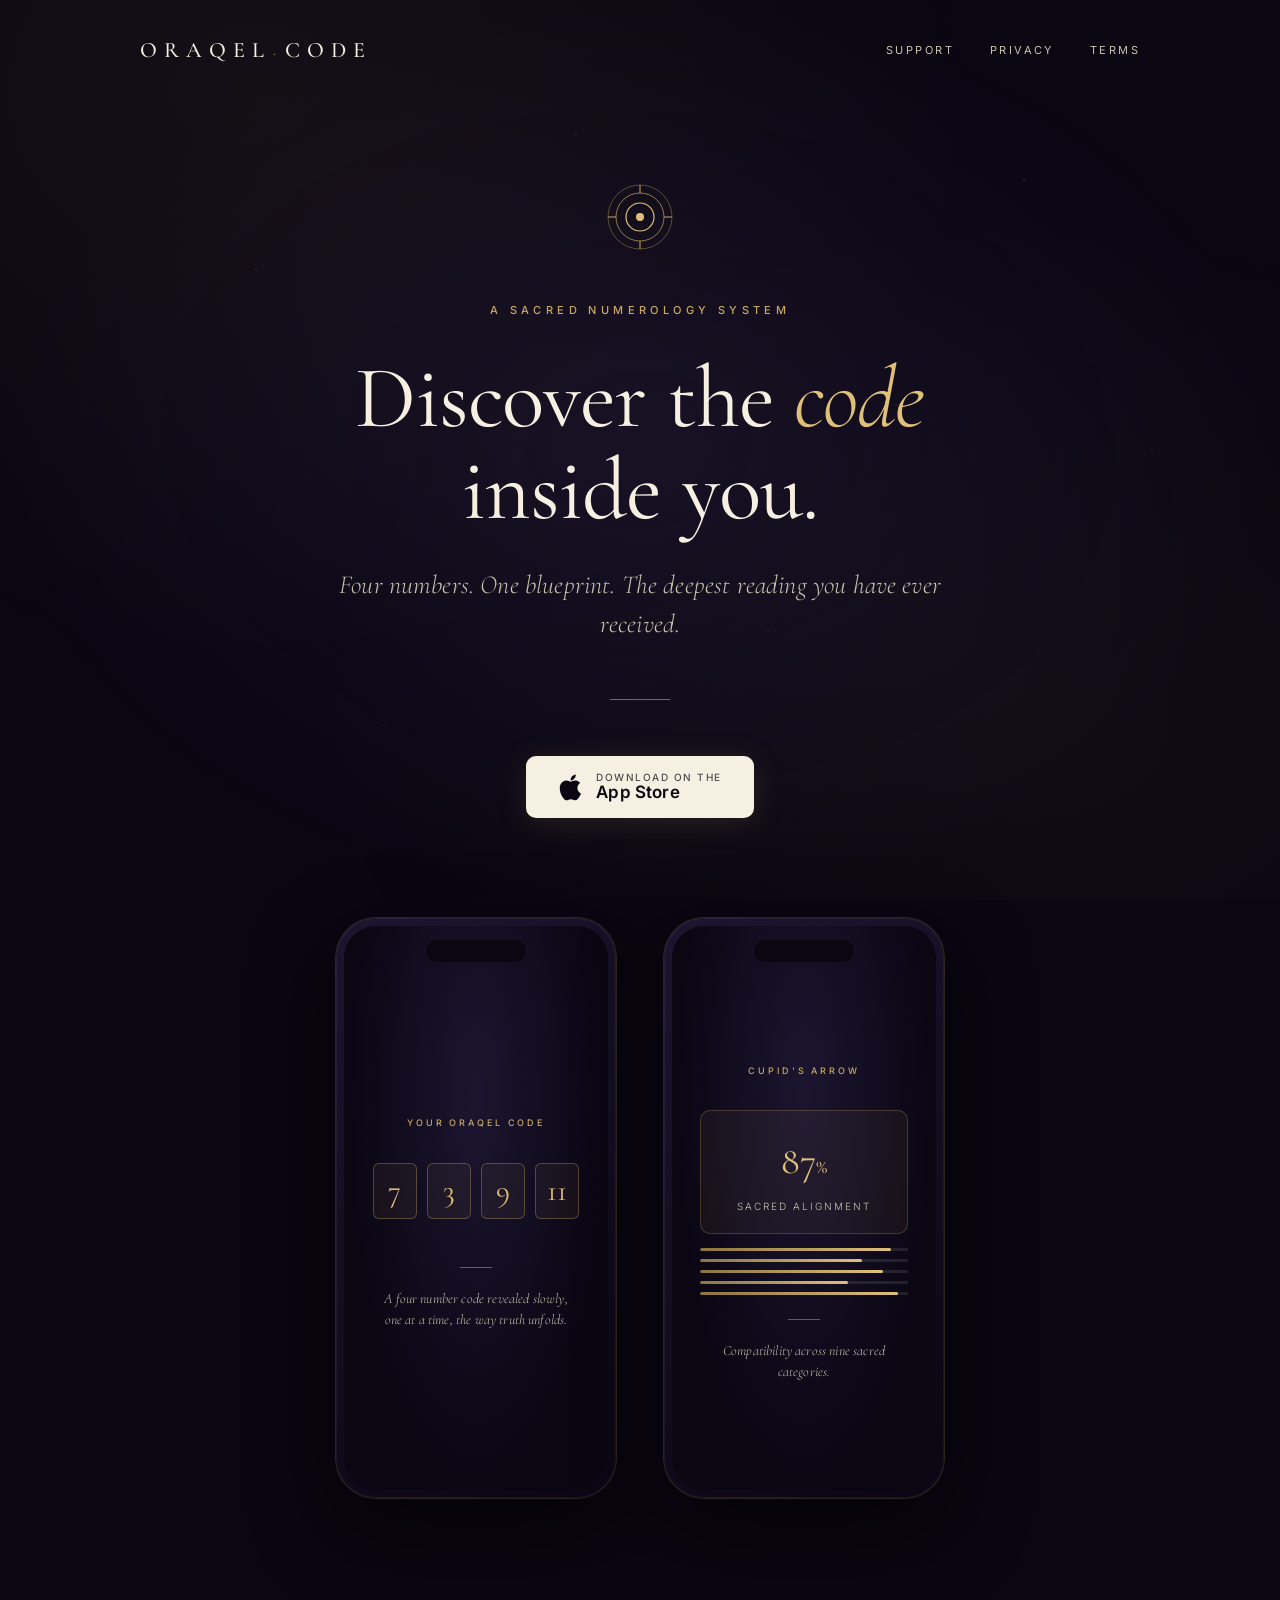
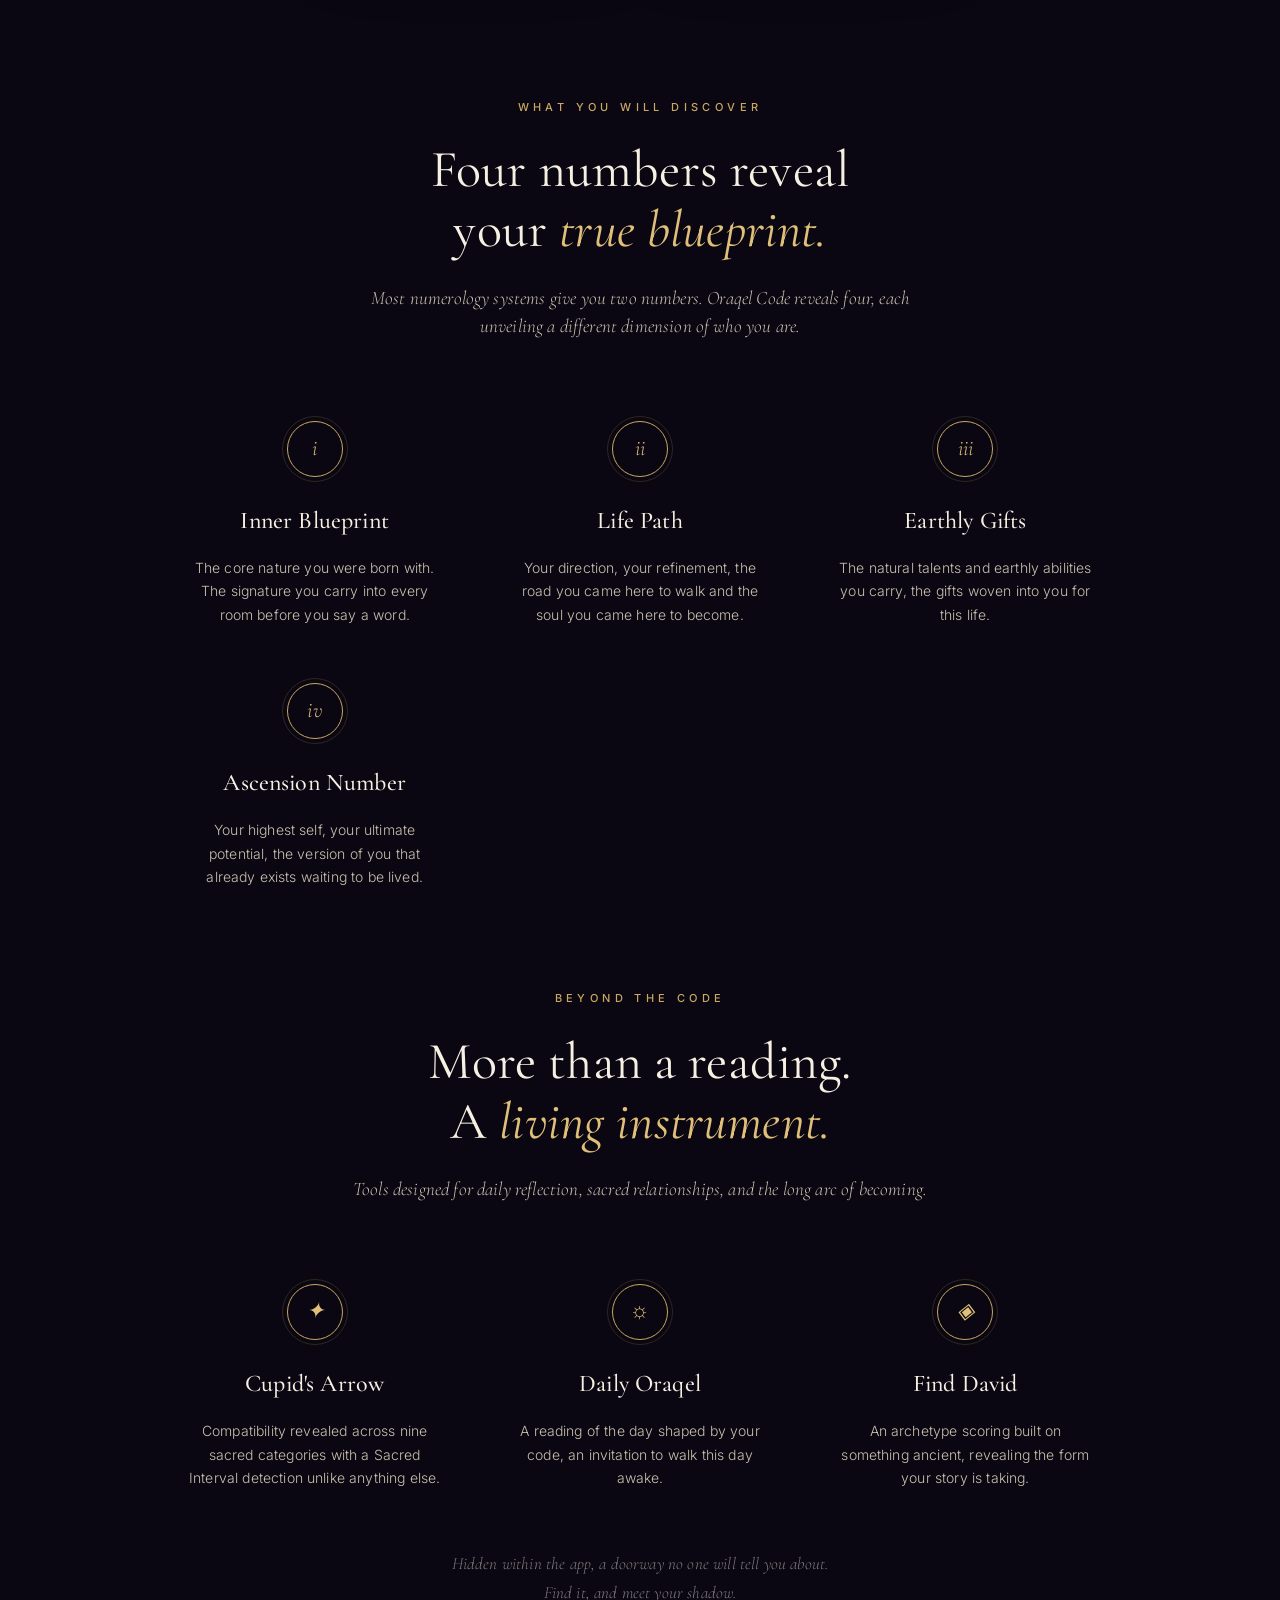
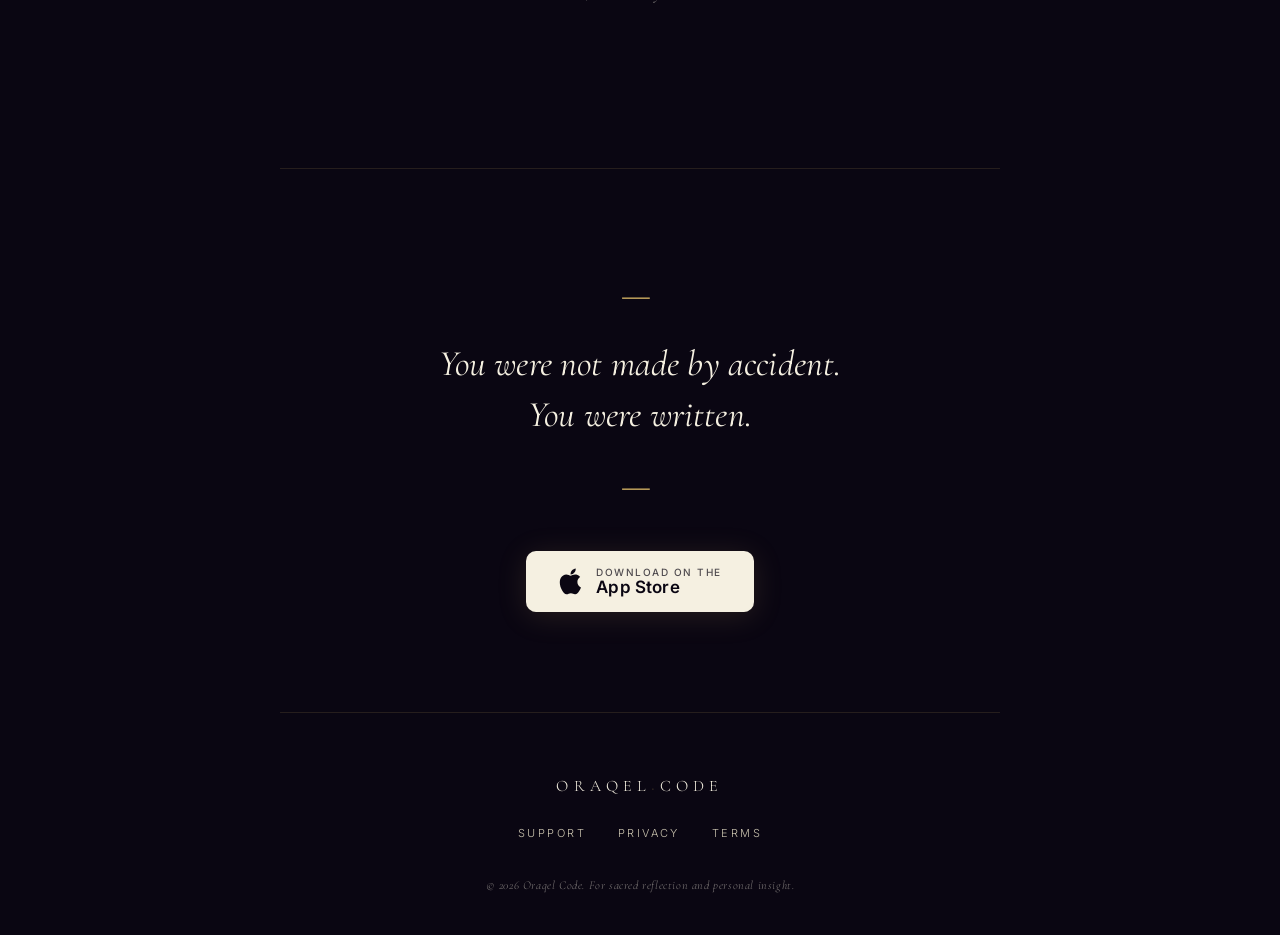
==== index.html @ d2548df5 "Add files via upload" ====
<!DOCTYPE html>
<html lang="en">
<head>
<meta charset="UTF-8">
<meta name="viewport" content="width=device-width, initial-scale=1.0">
<title>Oraqel Code — Discover the Code Inside You</title>
<meta name="description" content="A sacred numerology system revealing your four-number code. Discover your Inner Blueprint, Life Path, Earthly Gifts, and Ascension Number.">
<link rel="stylesheet" href="/styles.css">
<link rel="icon" type="image/svg+xml" href="data:image/svg+xml,%3Csvg xmlns='http://www.w3.org/2000/svg' viewBox='0 0 64 64'%3E%3Ccircle cx='32' cy='32' r='28' fill='none' stroke='%23C9A961' stroke-width='2'/%3E%3Ccircle cx='32' cy='32' r='6' fill='%23E0C079'/%3E%3C/svg%3E">
</head>
<body>

<header>
  <nav class="nav">
    <a href="/" class="nav-brand">Oraqel<span class="dot">·</span>Code</a>
    <div class="nav-links">
      <a href="/support">Support</a>
      <a href="/privacy">Privacy</a>
      <a href="/terms">Terms</a>
    </div>
  </nav>
</header>

<main>

  <!-- HERO -->
  <section class="hero">
    <svg class="hero-mark" viewBox="0 0 72 72" xmlns="http://www.w3.org/2000/svg" aria-hidden="true">
      <circle cx="36" cy="36" r="32" fill="none" stroke="#C9A961" stroke-width="1" opacity="0.4"/>
      <circle cx="36" cy="36" r="24" fill="none" stroke="#C9A961" stroke-width="1" opacity="0.7"/>
      <circle cx="36" cy="36" r="14" fill="none" stroke="#E0C079" stroke-width="1.2"/>
      <circle cx="36" cy="36" r="4" fill="#E0C079"/>
      <line x1="36" y1="4" x2="36" y2="12" stroke="#C9A961" stroke-width="1"/>
      <line x1="36" y1="60" x2="36" y2="68" stroke="#C9A961" stroke-width="1"/>
      <line x1="4" y1="36" x2="12" y2="36" stroke="#C9A961" stroke-width="1"/>
      <line x1="60" y1="36" x2="68" y2="36" stroke="#C9A961" stroke-width="1"/>
    </svg>

    <div class="hero-eyebrow">A Sacred Numerology System</div>
    <h1 class="hero-title">Discover the <em>code</em><br>inside you.</h1>
    <p class="hero-tagline">
      Four numbers. One blueprint. The deepest reading you have ever received.
    </p>
    <div class="hero-rule"></div>

    <a href="#" class="app-store-btn" aria-label="Download Oraqel Code on the App Store">
      <svg width="24" height="28" viewBox="0 0 24 28" fill="none" xmlns="http://www.w3.org/2000/svg">
        <path d="M19.4 14.9c0-3.3 2.7-4.9 2.8-4.9-1.5-2.2-3.9-2.5-4.7-2.5-2-.2-3.9 1.2-4.9 1.2-1 0-2.6-1.1-4.3-1.1-2.2 0-4.2 1.3-5.4 3.2-2.3 4-.6 9.9 1.6 13.2 1.1 1.6 2.4 3.4 4.1 3.3 1.7-.1 2.3-1.1 4.3-1.1 2 0 2.6 1.1 4.3 1 1.8 0 2.9-1.6 4-3.2 1.3-1.8 1.8-3.6 1.8-3.7 0 0-3.5-1.3-3.6-5.4zM16.4 5.5c.9-1.1 1.5-2.6 1.3-4.1-1.3.1-2.9.9-3.8 2-.8 1-1.5 2.5-1.3 4 1.4.1 2.9-.7 3.8-1.9z" fill="#0A0612"/>
      </svg>
      <span class="app-store-btn-text">
        <span class="app-store-btn-small">Download on the</span>
        <span class="app-store-btn-large">App Store</span>
      </span>
    </a>
  </section>

  <!-- PHONE MOCKUPS -->
  <section class="mockups">
    <div class="phone">
      <div class="phone-screen">
        <div class="phone-eyebrow">Your Oraqel Code</div>
        <div class="phone-numbers">
          <div class="phone-num">7</div>
          <div class="phone-num">3</div>
          <div class="phone-num">9</div>
          <div class="phone-num">11</div>
        </div>
        <div class="phone-divider"></div>
        <p class="phone-label">A four number code revealed slowly, one at a time, the way truth unfolds.</p>
      </div>
    </div>

    <div class="phone">
      <div class="phone-screen">
        <div class="phone-eyebrow">Cupid's Arrow</div>
        <div class="phone-cupid-card">
          <div class="phone-cupid-percent">87<span style="font-size:20px;">%</span></div>
          <div class="phone-cupid-text">Sacred Alignment</div>
        </div>
        <div style="width:100%;">
          <div class="phone-bar"><div class="phone-bar-fill" style="width:92%;"></div></div>
          <div class="phone-bar"><div class="phone-bar-fill" style="width:78%;"></div></div>
          <div class="phone-bar"><div class="phone-bar-fill" style="width:88%;"></div></div>
          <div class="phone-bar"><div class="phone-bar-fill" style="width:71%;"></div></div>
          <div class="phone-bar"><div class="phone-bar-fill" style="width:95%;"></div></div>
        </div>
        <div class="phone-divider"></div>
        <p class="phone-label">Compatibility across nine sacred categories.</p>
      </div>
    </div>
  </section>

  <!-- FEATURES -->
  <section class="section">
    <div class="section-eyebrow">What You Will Discover</div>
    <h2 class="section-heading">Four numbers reveal<br>your <em>true blueprint.</em></h2>
    <p class="section-sub">
      Most numerology systems give you two numbers.
      Oraqel Code reveals four, each unveiling a different dimension of who you are.
    </p>

    <div class="features">
      <div class="feature">
        <div class="feature-glyph">i</div>
        <h3 class="feature-title">Inner Blueprint</h3>
        <p class="feature-text">The core nature you were born with. The signature you carry into every room before you say a word.</p>
      </div>
      <div class="feature">
        <div class="feature-glyph">ii</div>
        <h3 class="feature-title">Life Path</h3>
        <p class="feature-text">Your direction, your refinement, the road you came here to walk and the soul you came here to become.</p>
      </div>
      <div class="feature">
        <div class="feature-glyph">iii</div>
        <h3 class="feature-title">Earthly Gifts</h3>
        <p class="feature-text">The natural talents and earthly abilities you carry, the gifts woven into you for this life.</p>
      </div>
      <div class="feature">
        <div class="feature-glyph">iv</div>
        <h3 class="feature-title">Ascension Number</h3>
        <p class="feature-text">Your highest self, your ultimate potential, the version of you that already exists waiting to be lived.</p>
      </div>
    </div>
  </section>

  <!-- SECONDARY FEATURES -->
  <section class="section" style="padding-top: 0;">
    <div class="section-eyebrow">Beyond the Code</div>
    <h2 class="section-heading">More than a reading.<br>A <em>living instrument.</em></h2>
    <p class="section-sub">
      Tools designed for daily reflection, sacred relationships, and the long arc of becoming.
    </p>

    <div class="features">
      <div class="feature">
        <div class="feature-glyph">✦</div>
        <h3 class="feature-title">Cupid's Arrow</h3>
        <p class="feature-text">Compatibility revealed across nine sacred categories with a Sacred Interval detection unlike anything else.</p>
      </div>
      <div class="feature">
        <div class="feature-glyph">☼</div>
        <h3 class="feature-title">Daily Oraqel</h3>
        <p class="feature-text">A reading of the day shaped by your code, an invitation to walk this day awake.</p>
      </div>
      <div class="feature">
        <div class="feature-glyph">◈</div>
        <h3 class="feature-title">Find David</h3>
        <p class="feature-text">An archetype scoring built on something ancient, revealing the form your story is taking.</p>
      </div>
    </div>

    <p style="text-align: center; margin-top: 60px; font-family: var(--serif); font-style: italic; font-size: 17px; color: var(--ivory-faint);">
      Hidden within the app, a doorway no one will tell you about.<br>
      Find it, and meet your shadow.
    </p>
  </section>

  <!-- CLOSING -->
  <section class="closing">
    <p class="closing-quote">
      You were not made by accident.<br>
      You were written.
    </p>
    <a href="#" class="app-store-btn" aria-label="Download Oraqel Code on the App Store">
      <svg width="24" height="28" viewBox="0 0 24 28" fill="none" xmlns="http://www.w3.org/2000/svg">
        <path d="M19.4 14.9c0-3.3 2.7-4.9 2.8-4.9-1.5-2.2-3.9-2.5-4.7-2.5-2-.2-3.9 1.2-4.9 1.2-1 0-2.6-1.1-4.3-1.1-2.2 0-4.2 1.3-5.4 3.2-2.3 4-.6 9.9 1.6 13.2 1.1 1.6 2.4 3.4 4.1 3.3 1.7-.1 2.3-1.1 4.3-1.1 2 0 2.6 1.1 4.3 1 1.8 0 2.9-1.6 4-3.2 1.3-1.8 1.8-3.6 1.8-3.7 0 0-3.5-1.3-3.6-5.4zM16.4 5.5c.9-1.1 1.5-2.6 1.3-4.1-1.3.1-2.9.9-3.8 2-.8 1-1.5 2.5-1.3 4 1.4.1 2.9-.7 3.8-1.9z" fill="#0A0612"/>
      </svg>
      <span class="app-store-btn-text">
        <span class="app-store-btn-small">Download on the</span>
        <span class="app-store-btn-large">App Store</span>
      </span>
    </a>
  </section>

</main>

<footer class="footer">
  <div class="footer-mark">Oraqel<span class="dot">·</span>Code</div>
  <div class="footer-links">
    <a href="/support">Support</a>
    <a href="/privacy">Privacy</a>
    <a href="/terms">Terms</a>
  </div>
  <div class="footer-copy">© 2026 Oraqel Code. For sacred reflection and personal insight.</div>
</footer>

</body>
</html>
---- styles.css ----
/* =========================================================
   ORAQEL CODE — oraqelcode.com
   Obsidian. Gold. Ivory. Sacred.
   ========================================================= */

@import url('https://fonts.googleapis.com/css2?family=Cormorant+Garamond:ital,wght@0,300;0,400;0,500;0,600;1,300;1,400&family=Inter:wght@300;400;500;600&display=swap');

:root {
  --obsidian: #0A0612;
  --obsidian-soft: #14101F;
  --obsidian-glow: #1C1530;
  --gold: #C9A961;
  --gold-bright: #E0C079;
  --gold-deep: #8C7340;
  --ivory: #F5F0E1;
  --ivory-dim: #C9C2AE;
  --ivory-faint: rgba(245, 240, 225, 0.5);
  --serif: 'Cormorant Garamond', Georgia, 'Times New Roman', serif;
  --sans: 'Inter', -apple-system, BlinkMacSystemFont, system-ui, sans-serif;
  --max: 1080px;
  --max-narrow: 720px;
}

* { box-sizing: border-box; margin: 0; padding: 0; }
html { scroll-behavior: smooth; }

body {
  background: var(--obsidian);
  color: var(--ivory);
  font-family: var(--sans);
  font-size: 16px;
  line-height: 1.7;
  font-weight: 300;
  letter-spacing: 0.01em;
  -webkit-font-smoothing: antialiased;
  -moz-osx-font-smoothing: grayscale;
  min-height: 100vh;
  overflow-x: hidden;
  position: relative;
}

body::before {
  content: "";
  position: fixed;
  inset: 0;
  background:
    radial-gradient(ellipse at 20% 10%, rgba(201, 169, 97, 0.06) 0%, transparent 50%),
    radial-gradient(ellipse at 80% 80%, rgba(201, 169, 97, 0.04) 0%, transparent 50%),
    radial-gradient(ellipse at 50% 50%, rgba(28, 21, 48, 0.6) 0%, transparent 70%);
  pointer-events: none;
  z-index: 0;
}

body::after {
  content: "";
  position: fixed;
  inset: 0;
  background-image:
    radial-gradient(1px 1px at 20% 30%, rgba(245, 240, 225, 0.4), transparent),
    radial-gradient(1px 1px at 60% 70%, rgba(245, 240, 225, 0.3), transparent),
    radial-gradient(1px 1px at 80% 20%, rgba(245, 240, 225, 0.5), transparent),
    radial-gradient(1px 1px at 30% 80%, rgba(245, 240, 225, 0.3), transparent),
    radial-gradient(1px 1px at 90% 50%, rgba(245, 240, 225, 0.4), transparent),
    radial-gradient(1px 1px at 10% 60%, rgba(245, 240, 225, 0.3), transparent),
    radial-gradient(1px 1px at 45% 15%, rgba(245, 240, 225, 0.4), transparent),
    radial-gradient(1px 1px at 70% 45%, rgba(245, 240, 225, 0.3), transparent);
  pointer-events: none;
  z-index: 0;
  opacity: 0.7;
}

main, header, footer { position: relative; z-index: 1; }
a { color: var(--gold); }
a:hover { color: var(--gold-bright); }

/* Navigation */
.nav {
  display: flex;
  align-items: center;
  justify-content: space-between;
  padding: 32px 40px;
  max-width: var(--max);
  margin: 0 auto;
}
.nav-brand {
  font-family: var(--serif);
  font-size: 22px;
  font-weight: 500;
  letter-spacing: 0.32em;
  color: var(--ivory);
  text-decoration: none;
  text-transform: uppercase;
}
.nav-brand .dot { color: var(--gold); margin: 0 0.15em; font-size: 0.6em; vertical-align: middle; }
.nav-links { display: flex; gap: 36px; }
.nav-links a {
  font-size: 11px;
  letter-spacing: 0.22em;
  text-transform: uppercase;
  color: var(--ivory-dim);
  text-decoration: none;
  font-weight: 400;
  transition: color 0.3s ease;
}
.nav-links a:hover { color: var(--gold); }

/* Hero */
.hero {
  max-width: var(--max);
  margin: 0 auto;
  padding: 80px 40px 100px;
  text-align: center;
  position: relative;
}
.hero-mark {
  display: block;
  margin: 0 auto 48px;
  width: 72px;
  height: 72px;
  animation: gentleGlow 4s ease-in-out infinite;
}
@keyframes gentleGlow {
  0%, 100% { filter: drop-shadow(0 0 8px rgba(201, 169, 97, 0.3)); }
  50% { filter: drop-shadow(0 0 24px rgba(201, 169, 97, 0.6)); }
}
.hero-eyebrow {
  font-size: 11px;
  letter-spacing: 0.4em;
  text-transform: uppercase;
  color: var(--gold);
  margin-bottom: 32px;
  font-weight: 500;
}
.hero-title {
  font-family: var(--serif);
  font-size: clamp(48px, 7vw, 88px);
  font-weight: 400;
  line-height: 1.05;
  letter-spacing: -0.01em;
  color: var(--ivory);
  margin-bottom: 28px;
}
.hero-title em { font-style: italic; color: var(--gold-bright); font-weight: 300; }
.hero-tagline {
  font-family: var(--serif);
  font-size: clamp(20px, 2.4vw, 26px);
  font-weight: 300;
  font-style: italic;
  color: var(--ivory-dim);
  max-width: 620px;
  margin: 0 auto 56px;
  line-height: 1.5;
}
.hero-rule {
  width: 60px;
  height: 1px;
  background: var(--gold);
  margin: 0 auto 56px;
  opacity: 0.6;
}

/* App Store button */
.app-store-btn {
  display: inline-flex;
  align-items: center;
  gap: 14px;
  padding: 16px 32px;
  background: var(--ivory);
  color: var(--obsidian);
  text-decoration: none;
  border-radius: 10px;
  font-weight: 500;
  font-size: 15px;
  letter-spacing: 0.02em;
  transition: all 0.3s ease;
  box-shadow: 0 4px 30px rgba(201, 169, 97, 0.15);
}
.app-store-btn:hover {
  background: var(--gold-bright);
  color: var(--obsidian);
  transform: translateY(-2px);
  box-shadow: 0 8px 40px rgba(201, 169, 97, 0.4);
}
.app-store-btn svg { flex-shrink: 0; }
.app-store-btn-text { display: flex; flex-direction: column; align-items: flex-start; line-height: 1.1; }
.app-store-btn-small { font-size: 10px; letter-spacing: 0.15em; text-transform: uppercase; opacity: 0.7; }
.app-store-btn-large { font-size: 17px; font-weight: 600; letter-spacing: 0.01em; }

/* Phone mockups */
.mockups {
  max-width: var(--max);
  margin: 0 auto;
  padding: 0 40px 100px;
  display: flex;
  justify-content: center;
  gap: 48px;
  flex-wrap: wrap;
}
.phone {
  width: 280px;
  height: 580px;
  background: linear-gradient(145deg, #1c1530, #0a0612);
  border-radius: 40px;
  padding: 8px;
  position: relative;
  box-shadow:
    0 0 0 1px rgba(201, 169, 97, 0.2),
    0 30px 80px rgba(0, 0, 0, 0.6),
    inset 0 0 0 1px rgba(245, 240, 225, 0.05);
  flex-shrink: 0;
}
.phone-screen {
  width: 100%;
  height: 100%;
  background: radial-gradient(ellipse at 50% 30%, #1c1530 0%, #0a0612 70%);
  border-radius: 32px;
  position: relative;
  overflow: hidden;
  display: flex;
  flex-direction: column;
  align-items: center;
  justify-content: center;
  padding: 40px 28px;
}
.phone-screen::before {
  content: "";
  position: absolute;
  top: 14px;
  left: 50%;
  transform: translateX(-50%);
  width: 100px;
  height: 22px;
  background: var(--obsidian);
  border-radius: 14px;
}
.phone-eyebrow {
  font-size: 9px;
  letter-spacing: 0.32em;
  text-transform: uppercase;
  color: var(--gold);
  margin-bottom: 32px;
  margin-top: 30px;
  font-weight: 500;
}
.phone-numbers { display: flex; gap: 10px; margin-bottom: 32px; }
.phone-num {
  width: 44px;
  height: 56px;
  background: rgba(201, 169, 97, 0.06);
  border: 1px solid rgba(201, 169, 97, 0.35);
  border-radius: 6px;
  display: flex;
  align-items: center;
  justify-content: center;
  font-family: var(--serif);
  font-size: 30px;
  color: var(--gold-bright);
  font-weight: 400;
}
.phone-label {
  font-family: var(--serif);
  font-style: italic;
  font-size: 14px;
  color: var(--ivory-dim);
  text-align: center;
  line-height: 1.5;
  max-width: 200px;
}
.phone-divider {
  width: 32px;
  height: 1px;
  background: var(--gold);
  margin: 16px 0 20px;
  opacity: 0.5;
}
.phone-cupid-card {
  width: 100%;
  background: rgba(201, 169, 97, 0.06);
  border: 1px solid rgba(201, 169, 97, 0.25);
  border-radius: 10px;
  padding: 18px;
  text-align: center;
  margin-bottom: 14px;
}
.phone-cupid-percent {
  font-family: var(--serif);
  font-size: 38px;
  color: var(--gold-bright);
  margin-bottom: 4px;
  font-weight: 400;
}
.phone-cupid-text {
  font-size: 10px;
  letter-spacing: 0.2em;
  text-transform: uppercase;
  color: var(--ivory-dim);
}
.phone-bar {
  width: 100%;
  height: 3px;
  background: rgba(245, 240, 225, 0.1);
  border-radius: 2px;
  margin-bottom: 8px;
  overflow: hidden;
  position: relative;
}
.phone-bar-fill {
  position: absolute;
  top: 0; left: 0;
  height: 100%;
  background: linear-gradient(90deg, var(--gold-deep), var(--gold-bright));
  border-radius: 2px;
}

/* Sections */
.section {
  max-width: var(--max);
  margin: 0 auto;
  padding: 100px 40px;
}
.section-eyebrow {
  font-size: 11px;
  font-weight: 500;
  letter-spacing: 0.4em;
  text-transform: uppercase;
  color: var(--gold);
  text-align: center;
  margin-bottom: 24px;
}
.section-heading {
  font-family: var(--serif);
  font-size: clamp(36px, 5vw, 52px);
  font-weight: 400;
  line-height: 1.15;
  text-align: center;
  margin-bottom: 24px;
  color: var(--ivory);
}
.section-heading em { font-style: italic; color: var(--gold-bright); }
.section-sub {
  font-family: var(--serif);
  font-style: italic;
  font-size: 19px;
  color: var(--ivory-dim);
  text-align: center;
  max-width: 580px;
  margin: 0 auto 80px;
  line-height: 1.5;
}

.features {
  display: grid;
  grid-template-columns: repeat(auto-fit, minmax(240px, 1fr));
  gap: 56px;
  max-width: 920px;
  margin: 0 auto;
}
.feature { text-align: center; padding: 0 8px; }
.feature-glyph {
  width: 56px;
  height: 56px;
  margin: 0 auto 24px;
  display: flex;
  align-items: center;
  justify-content: center;
  border: 1px solid var(--gold);
  border-radius: 50%;
  font-family: var(--serif);
  font-style: italic;
  font-size: 22px;
  color: var(--gold-bright);
  position: relative;
}
.feature-glyph::before {
  content: "";
  position: absolute;
  inset: -6px;
  border: 1px solid rgba(201, 169, 97, 0.2);
  border-radius: 50%;
}
.feature-title {
  font-family: var(--serif);
  font-size: 24px;
  font-weight: 500;
  margin-bottom: 14px;
  color: var(--ivory);
}
.feature-text { font-size: 14px; line-height: 1.7; color: var(--ivory-dim); }

/* Closing */
.closing {
  text-align: center;
  padding: 100px 40px;
  max-width: var(--max-narrow);
  margin: 60px auto 0;
  border-top: 1px solid rgba(201, 169, 97, 0.15);
  border-bottom: 1px solid rgba(201, 169, 97, 0.15);
}
.closing-quote {
  font-family: var(--serif);
  font-style: italic;
  font-size: clamp(24px, 3.4vw, 36px);
  font-weight: 400;
  color: var(--ivory);
  line-height: 1.4;
  margin-bottom: 40px;
}
.closing-quote::before,
.closing-quote::after {
  content: "—";
  display: block;
  color: var(--gold);
  margin: 0 auto 20px;
  font-style: normal;
  letter-spacing: 0.2em;
}
.closing-quote::after { margin: 20px auto 0; }

/* Footer */
.footer {
  padding: 60px 40px 40px;
  max-width: var(--max);
  margin: 0 auto;
  text-align: center;
}
.footer-mark {
  font-family: var(--serif);
  font-size: 16px;
  letter-spacing: 0.32em;
  text-transform: uppercase;
  color: var(--ivory);
  margin-bottom: 24px;
}
.footer-mark .dot { color: var(--gold); margin: 0 0.15em; font-size: 0.6em; vertical-align: middle; }
.footer-links {
  display: flex;
  justify-content: center;
  gap: 32px;
  flex-wrap: wrap;
  margin-bottom: 32px;
}
.footer-links a {
  font-size: 11px;
  letter-spacing: 0.22em;
  text-transform: uppercase;
  color: var(--ivory-dim);
  text-decoration: none;
  transition: color 0.3s ease;
}
.footer-links a:hover { color: var(--gold); }
.footer-copy {
  font-size: 12px;
  color: var(--ivory-faint);
  letter-spacing: 0.05em;
  font-style: italic;
  font-family: var(--serif);
}

/* Legal & content pages */
.page {
  max-width: var(--max-narrow);
  margin: 40px auto 0;
  padding: 60px 40px 100px;
}
.page-eyebrow {
  font-size: 11px;
  letter-spacing: 0.4em;
  text-transform: uppercase;
  color: var(--gold);
  text-align: center;
  margin-bottom: 24px;
  font-weight: 500;
}
.page-title {
  font-family: var(--serif);
  font-size: clamp(40px, 5.5vw, 56px);
  font-weight: 400;
  text-align: center;
  margin-bottom: 16px;
  color: var(--ivory);
  line-height: 1.1;
}
.page-meta {
  font-family: var(--serif);
  font-style: italic;
  font-size: 14px;
  color: var(--ivory-faint);
  text-align: center;
  margin-bottom: 40px;
}
.page-rule {
  width: 60px;
  height: 1px;
  background: var(--gold);
  margin: 0 auto 60px;
  opacity: 0.6;
}
.page-content { font-size: 15px; line-height: 1.8; color: var(--ivory-dim); }
.page-content p { margin-bottom: 18px; }
.page-content strong { color: var(--ivory); font-weight: 500; }
.page-content em { color: var(--ivory); font-style: italic; }
.page-content h2 {
  font-family: var(--serif);
  font-size: 26px;
  font-weight: 500;
  color: var(--ivory);
  margin: 48px 0 18px;
  padding-bottom: 10px;
  border-bottom: 1px solid rgba(201, 169, 97, 0.2);
}
.page-content h2 .num { color: var(--gold); font-style: italic; margin-right: 12px; font-weight: 400; }
.page-content ul { margin: 12px 0 22px 24px; }
.page-content li {
  margin-bottom: 8px;
  list-style: none;
  position: relative;
  padding-left: 18px;
}
.page-content li::before {
  content: "·";
  position: absolute;
  left: 0;
  color: var(--gold);
  font-size: 24px;
  line-height: 1;
  top: -2px;
}
.notice {
  background: rgba(201, 169, 97, 0.06);
  border: 1px solid rgba(201, 169, 97, 0.25);
  border-left: 3px solid var(--gold);
  padding: 22px 26px;
  border-radius: 4px;
  margin: 32px 0;
  font-family: var(--serif);
  font-style: italic;
  font-size: 16px;
  color: var(--ivory);
  line-height: 1.6;
}

/* Support */
.support-contact {
  background: rgba(201, 169, 97, 0.05);
  border: 1px solid rgba(201, 169, 97, 0.2);
  border-radius: 8px;
  padding: 40px;
  text-align: center;
  margin: 40px 0 60px;
}
.support-email {
  font-family: var(--serif);
  font-size: 28px;
  color: var(--gold-bright);
  text-decoration: none;
  display: inline-block;
  margin: 12px 0;
  letter-spacing: 0.02em;
  border-bottom: 1px solid rgba(201, 169, 97, 0.4);
  padding-bottom: 4px;
  transition: all 0.3s ease;
}
.support-email:hover { color: var(--ivory); border-bottom-color: var(--ivory); }
.support-eyebrow {
  font-size: 11px;
  letter-spacing: 0.32em;
  text-transform: uppercase;
  color: var(--gold);
  margin-bottom: 8px;
  font-weight: 500;
}
.support-tagline {
  font-family: var(--serif);
  font-style: italic;
  font-size: 16px;
  color: var(--ivory-dim);
  margin-top: 16px;
}

/* Responsive */
@media (max-width: 768px) {
  .nav { padding: 24px 24px; flex-direction: column; gap: 18px; }
  .nav-links { gap: 24px; }
  .hero { padding: 40px 24px 80px; }
  .section { padding: 70px 24px; }
  .mockups { padding: 0 24px 80px; gap: 32px; }
  .closing { padding: 80px 24px; }
  .footer { padding: 50px 24px 30px; }
  .footer-links { gap: 20px; }
  .page { padding: 40px 24px 80px; }
  .features { gap: 48px; }
}
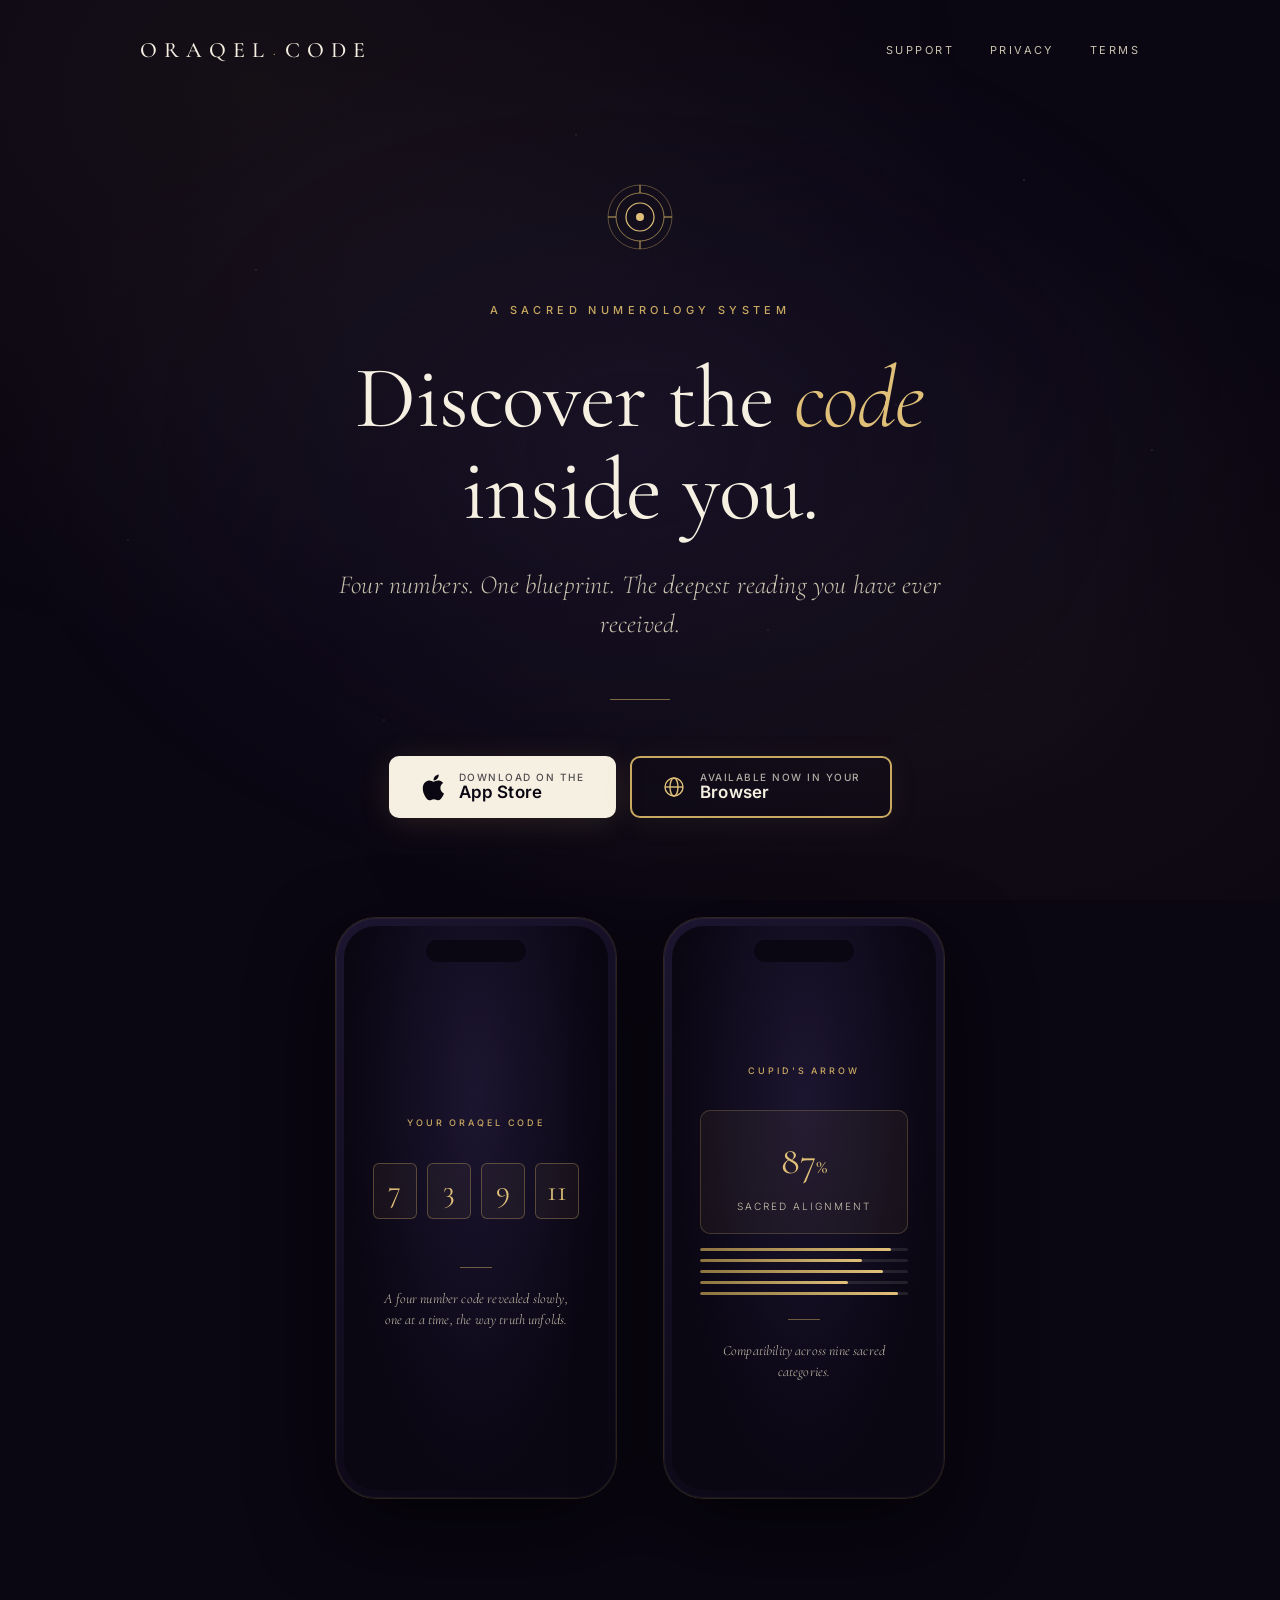
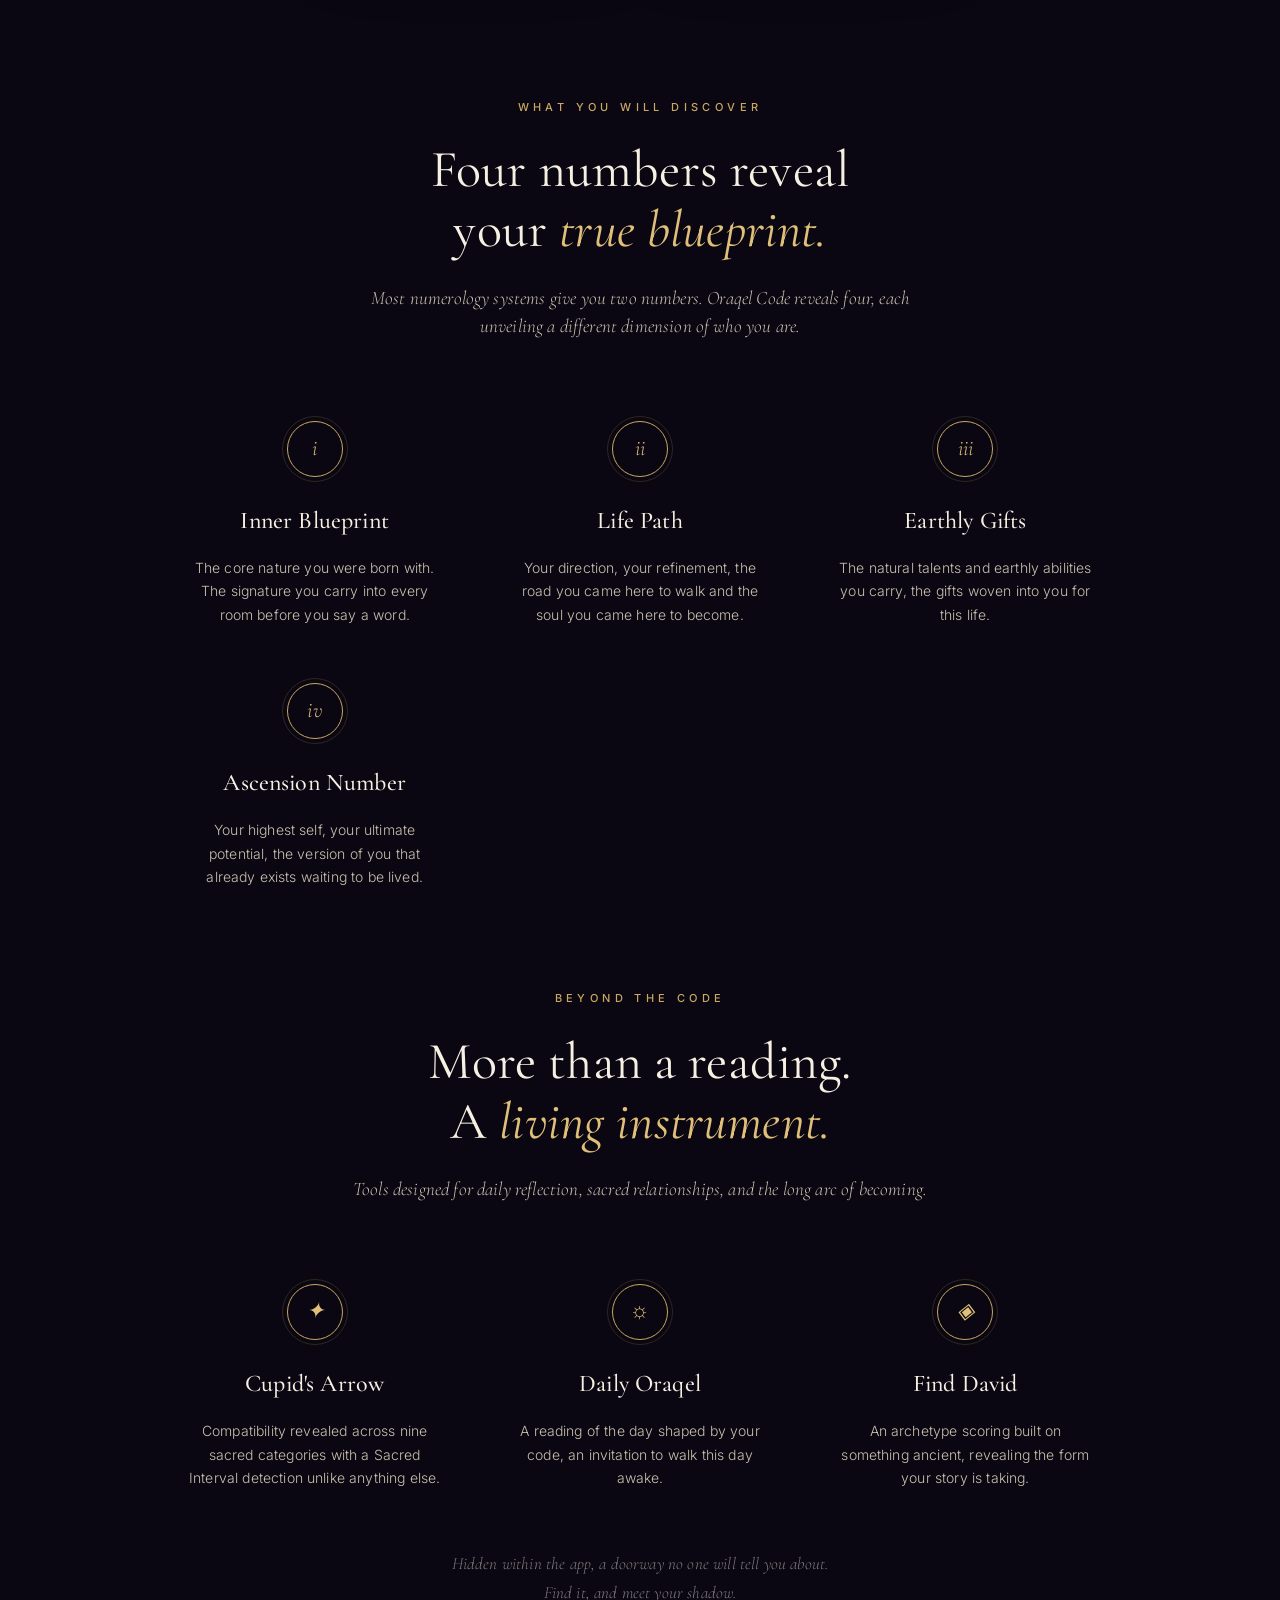
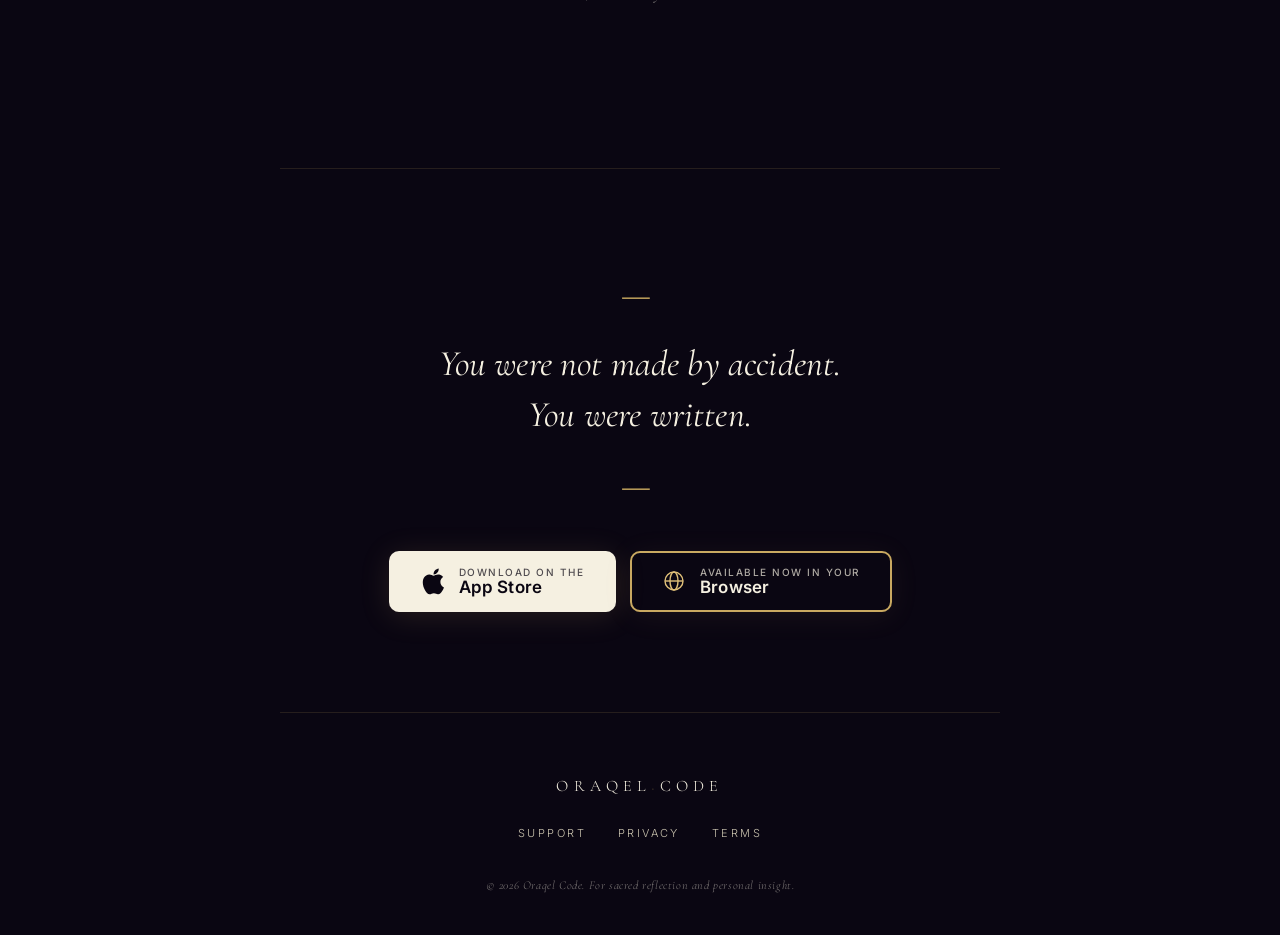
==== commit b643bf0e: "Add files via upload" ====
--- a/index.html
+++ b/index.html
@@ -43,15 +43,29 @@
     </p>
     <div class="hero-rule"></div>
 
-    <a href="#" class="app-store-btn" aria-label="Download Oraqel Code on the App Store">
-      <svg width="24" height="28" viewBox="0 0 24 28" fill="none" xmlns="http://www.w3.org/2000/svg">
-        <path d="M19.4 14.9c0-3.3 2.7-4.9 2.8-4.9-1.5-2.2-3.9-2.5-4.7-2.5-2-.2-3.9 1.2-4.9 1.2-1 0-2.6-1.1-4.3-1.1-2.2 0-4.2 1.3-5.4 3.2-2.3 4-.6 9.9 1.6 13.2 1.1 1.6 2.4 3.4 4.1 3.3 1.7-.1 2.3-1.1 4.3-1.1 2 0 2.6 1.1 4.3 1 1.8 0 2.9-1.6 4-3.2 1.3-1.8 1.8-3.6 1.8-3.7 0 0-3.5-1.3-3.6-5.4zM16.4 5.5c.9-1.1 1.5-2.6 1.3-4.1-1.3.1-2.9.9-3.8 2-.8 1-1.5 2.5-1.3 4 1.4.1 2.9-.7 3.8-1.9z" fill="#0A0612"/>
-      </svg>
-      <span class="app-store-btn-text">
-        <span class="app-store-btn-small">Download on the</span>
-        <span class="app-store-btn-large">App Store</span>
-      </span>
-    </a>
+    <div class="cta-row">
+      <a href="/coming-soon" class="app-store-btn" aria-label="Download Oraqel Code on the App Store">
+        <svg width="24" height="28" viewBox="0 0 24 28" fill="none" xmlns="http://www.w3.org/2000/svg">
+          <path d="M19.4 14.9c0-3.3 2.7-4.9 2.8-4.9-1.5-2.2-3.9-2.5-4.7-2.5-2-.2-3.9 1.2-4.9 1.2-1 0-2.6-1.1-4.3-1.1-2.2 0-4.2 1.3-5.4 3.2-2.3 4-.6 9.9 1.6 13.2 1.1 1.6 2.4 3.4 4.1 3.3 1.7-.1 2.3-1.1 4.3-1.1 2 0 2.6 1.1 4.3 1 1.8 0 2.9-1.6 4-3.2 1.3-1.8 1.8-3.6 1.8-3.7 0 0-3.5-1.3-3.6-5.4zM16.4 5.5c.9-1.1 1.5-2.6 1.3-4.1-1.3.1-2.9.9-3.8 2-.8 1-1.5 2.5-1.3 4 1.4.1 2.9-.7 3.8-1.9z" fill="#0A0612"/>
+        </svg>
+        <span class="app-store-btn-text">
+          <span class="app-store-btn-small">Download on the</span>
+          <span class="app-store-btn-large">App Store</span>
+        </span>
+      </a>
+
+      <a href="https://oraqel-code.vercel.app" class="web-app-btn" aria-label="Open Oraqel Code in your browser">
+        <svg width="24" height="24" viewBox="0 0 24 24" fill="none" xmlns="http://www.w3.org/2000/svg" aria-hidden="true">
+          <circle cx="12" cy="12" r="9" stroke="#E0C079" stroke-width="1.4"/>
+          <ellipse cx="12" cy="12" rx="4" ry="9" stroke="#E0C079" stroke-width="1.4"/>
+          <path d="M3 12h18" stroke="#E0C079" stroke-width="1.4"/>
+        </svg>
+        <span class="web-app-btn-text">
+          <span class="web-app-btn-small">Available now in your</span>
+          <span class="web-app-btn-large">Browser</span>
+        </span>
+      </a>
+    </div>
   </section>
 
   <!-- PHONE MOCKUPS -->
@@ -161,15 +175,29 @@
       You were not made by accident.<br>
       You were written.
     </p>
-    <a href="#" class="app-store-btn" aria-label="Download Oraqel Code on the App Store">
-      <svg width="24" height="28" viewBox="0 0 24 28" fill="none" xmlns="http://www.w3.org/2000/svg">
-        <path d="M19.4 14.9c0-3.3 2.7-4.9 2.8-4.9-1.5-2.2-3.9-2.5-4.7-2.5-2-.2-3.9 1.2-4.9 1.2-1 0-2.6-1.1-4.3-1.1-2.2 0-4.2 1.3-5.4 3.2-2.3 4-.6 9.9 1.6 13.2 1.1 1.6 2.4 3.4 4.1 3.3 1.7-.1 2.3-1.1 4.3-1.1 2 0 2.6 1.1 4.3 1 1.8 0 2.9-1.6 4-3.2 1.3-1.8 1.8-3.6 1.8-3.7 0 0-3.5-1.3-3.6-5.4zM16.4 5.5c.9-1.1 1.5-2.6 1.3-4.1-1.3.1-2.9.9-3.8 2-.8 1-1.5 2.5-1.3 4 1.4.1 2.9-.7 3.8-1.9z" fill="#0A0612"/>
-      </svg>
-      <span class="app-store-btn-text">
-        <span class="app-store-btn-small">Download on the</span>
-        <span class="app-store-btn-large">App Store</span>
-      </span>
-    </a>
+    <div class="cta-row">
+      <a href="/coming-soon" class="app-store-btn" aria-label="Download Oraqel Code on the App Store">
+        <svg width="24" height="28" viewBox="0 0 24 28" fill="none" xmlns="http://www.w3.org/2000/svg">
+          <path d="M19.4 14.9c0-3.3 2.7-4.9 2.8-4.9-1.5-2.2-3.9-2.5-4.7-2.5-2-.2-3.9 1.2-4.9 1.2-1 0-2.6-1.1-4.3-1.1-2.2 0-4.2 1.3-5.4 3.2-2.3 4-.6 9.9 1.6 13.2 1.1 1.6 2.4 3.4 4.1 3.3 1.7-.1 2.3-1.1 4.3-1.1 2 0 2.6 1.1 4.3 1 1.8 0 2.9-1.6 4-3.2 1.3-1.8 1.8-3.6 1.8-3.7 0 0-3.5-1.3-3.6-5.4zM16.4 5.5c.9-1.1 1.5-2.6 1.3-4.1-1.3.1-2.9.9-3.8 2-.8 1-1.5 2.5-1.3 4 1.4.1 2.9-.7 3.8-1.9z" fill="#0A0612"/>
+        </svg>
+        <span class="app-store-btn-text">
+          <span class="app-store-btn-small">Download on the</span>
+          <span class="app-store-btn-large">App Store</span>
+        </span>
+      </a>
+
+      <a href="https://oraqel-code.vercel.app" class="web-app-btn" aria-label="Open Oraqel Code in your browser">
+        <svg width="24" height="24" viewBox="0 0 24 24" fill="none" xmlns="http://www.w3.org/2000/svg" aria-hidden="true">
+          <circle cx="12" cy="12" r="9" stroke="#E0C079" stroke-width="1.4"/>
+          <ellipse cx="12" cy="12" rx="4" ry="9" stroke="#E0C079" stroke-width="1.4"/>
+          <path d="M3 12h18" stroke="#E0C079" stroke-width="1.4"/>
+        </svg>
+        <span class="web-app-btn-text">
+          <span class="web-app-btn-small">Available now in your</span>
+          <span class="web-app-btn-large">Browser</span>
+        </span>
+      </a>
+    </div>
   </section>
 
 </main>
--- a/styles.css
+++ b/styles.css
@@ -159,6 +159,18 @@
   opacity: 0.6;
 }
 
+/* CTA row — App Store + Web App side by side */
+.cta-row {
+  display: flex;
+  align-items: stretch;
+  justify-content: center;
+  gap: 14px;
+  flex-wrap: wrap;
+}
+.cta-row-stack { flex-direction: column; align-items: center; }
+.cta-row-stack .web-app-btn,
+.cta-row-stack .app-store-btn { min-width: 280px; }
+
 /* App Store button */
 .app-store-btn {
   display: inline-flex;
@@ -185,6 +197,60 @@
 .app-store-btn-text { display: flex; flex-direction: column; align-items: flex-start; line-height: 1.1; }
 .app-store-btn-small { font-size: 10px; letter-spacing: 0.15em; text-transform: uppercase; opacity: 0.7; }
 .app-store-btn-large { font-size: 17px; font-weight: 600; letter-spacing: 0.01em; }
+
+/* Web App button — mirrors the App Store shape but inverted (gold border,
+   transparent fill) so the App Store reads as primary and the Web App
+   reads as secondary. Hover inverts to gold fill / obsidian text, which
+   matches what the App Store button does on hover (gold-bright fill). */
+.web-app-btn {
+  display: inline-flex;
+  align-items: center;
+  gap: 14px;
+  padding: 14px 30px; /* -2px each side to compensate for the 2px border */
+  background: transparent;
+  color: var(--ivory);
+  text-decoration: none;
+  border: 2px solid var(--gold);
+  border-radius: 10px;
+  font-weight: 500;
+  font-size: 15px;
+  letter-spacing: 0.02em;
+  transition: all 0.3s ease;
+  box-shadow: 0 4px 30px rgba(201, 169, 97, 0.08);
+}
+.web-app-btn:hover {
+  background: var(--gold-bright);
+  color: var(--obsidian);
+  border-color: var(--gold-bright);
+  transform: translateY(-2px);
+  box-shadow: 0 8px 40px rgba(201, 169, 97, 0.4);
+}
+.web-app-btn:hover svg circle,
+.web-app-btn:hover svg ellipse,
+.web-app-btn:hover svg path { stroke: var(--obsidian); }
+.web-app-btn svg { flex-shrink: 0; transition: stroke 0.3s ease; }
+.web-app-btn-text { display: flex; flex-direction: column; align-items: flex-start; line-height: 1.1; }
+.web-app-btn-small { font-size: 10px; letter-spacing: 0.15em; text-transform: uppercase; opacity: 0.7; }
+.web-app-btn-large { font-size: 17px; font-weight: 600; letter-spacing: 0.01em; }
+
+/* Web App button — primary variant for /coming-soon, where it carries
+   the page on its own (App Store is unavailable there). Filled gold,
+   sized a touch larger. */
+.web-app-btn-primary {
+  background: var(--gold-bright);
+  color: var(--obsidian);
+  border-color: var(--gold-bright);
+  padding: 16px 36px;
+  box-shadow: 0 8px 40px rgba(201, 169, 97, 0.35);
+}
+.web-app-btn-primary:hover {
+  background: var(--ivory);
+  color: var(--obsidian);
+  border-color: var(--ivory);
+}
+.web-app-btn-primary svg circle,
+.web-app-btn-primary svg ellipse,
+.web-app-btn-primary svg path { stroke: var(--obsidian); }
 
 /* Phone mockups */
 .mockups {
@@ -416,6 +482,45 @@
 }
 .closing-quote::after { margin: 20px auto 0; }
 
+/* Coming Soon page bits */
+.coming-note {
+  font-family: var(--serif);
+  font-style: italic;
+  font-size: 16px;
+  color: var(--ivory-dim);
+  margin-top: 32px;
+  line-height: 1.6;
+}
+.coming-meta {
+  margin-top: 40px;
+}
+.coming-meta-link {
+  font-size: 11px;
+  letter-spacing: 0.25em;
+  text-transform: uppercase;
+  color: var(--gold);
+  text-decoration: none;
+  border-bottom: 1px solid rgba(201, 169, 97, 0.4);
+  padding-bottom: 3px;
+  transition: color 0.3s ease, border-color 0.3s ease;
+}
+.coming-meta-link:hover {
+  color: var(--gold-bright);
+  border-bottom-color: var(--gold-bright);
+}
+.coming-back {
+  margin-top: 48px;
+}
+.coming-back-link {
+  font-size: 11px;
+  letter-spacing: 0.3em;
+  text-transform: uppercase;
+  color: var(--ivory-faint);
+  text-decoration: none;
+  transition: color 0.3s ease;
+}
+.coming-back-link:hover { color: var(--gold); }
+
 /* Footer */
 .footer {
   padding: 60px 40px 40px;
@@ -589,4 +694,9 @@
   .footer-links { gap: 20px; }
   .page { padding: 40px 24px 80px; }
   .features { gap: 48px; }
-}
+  /* Stack the CTA pair on small screens so each button gets its full
+     readable width. */
+  .cta-row { flex-direction: column; align-items: center; gap: 12px; }
+  .cta-row .app-store-btn,
+  .cta-row .web-app-btn { width: 100%; max-width: 320px; }
+}
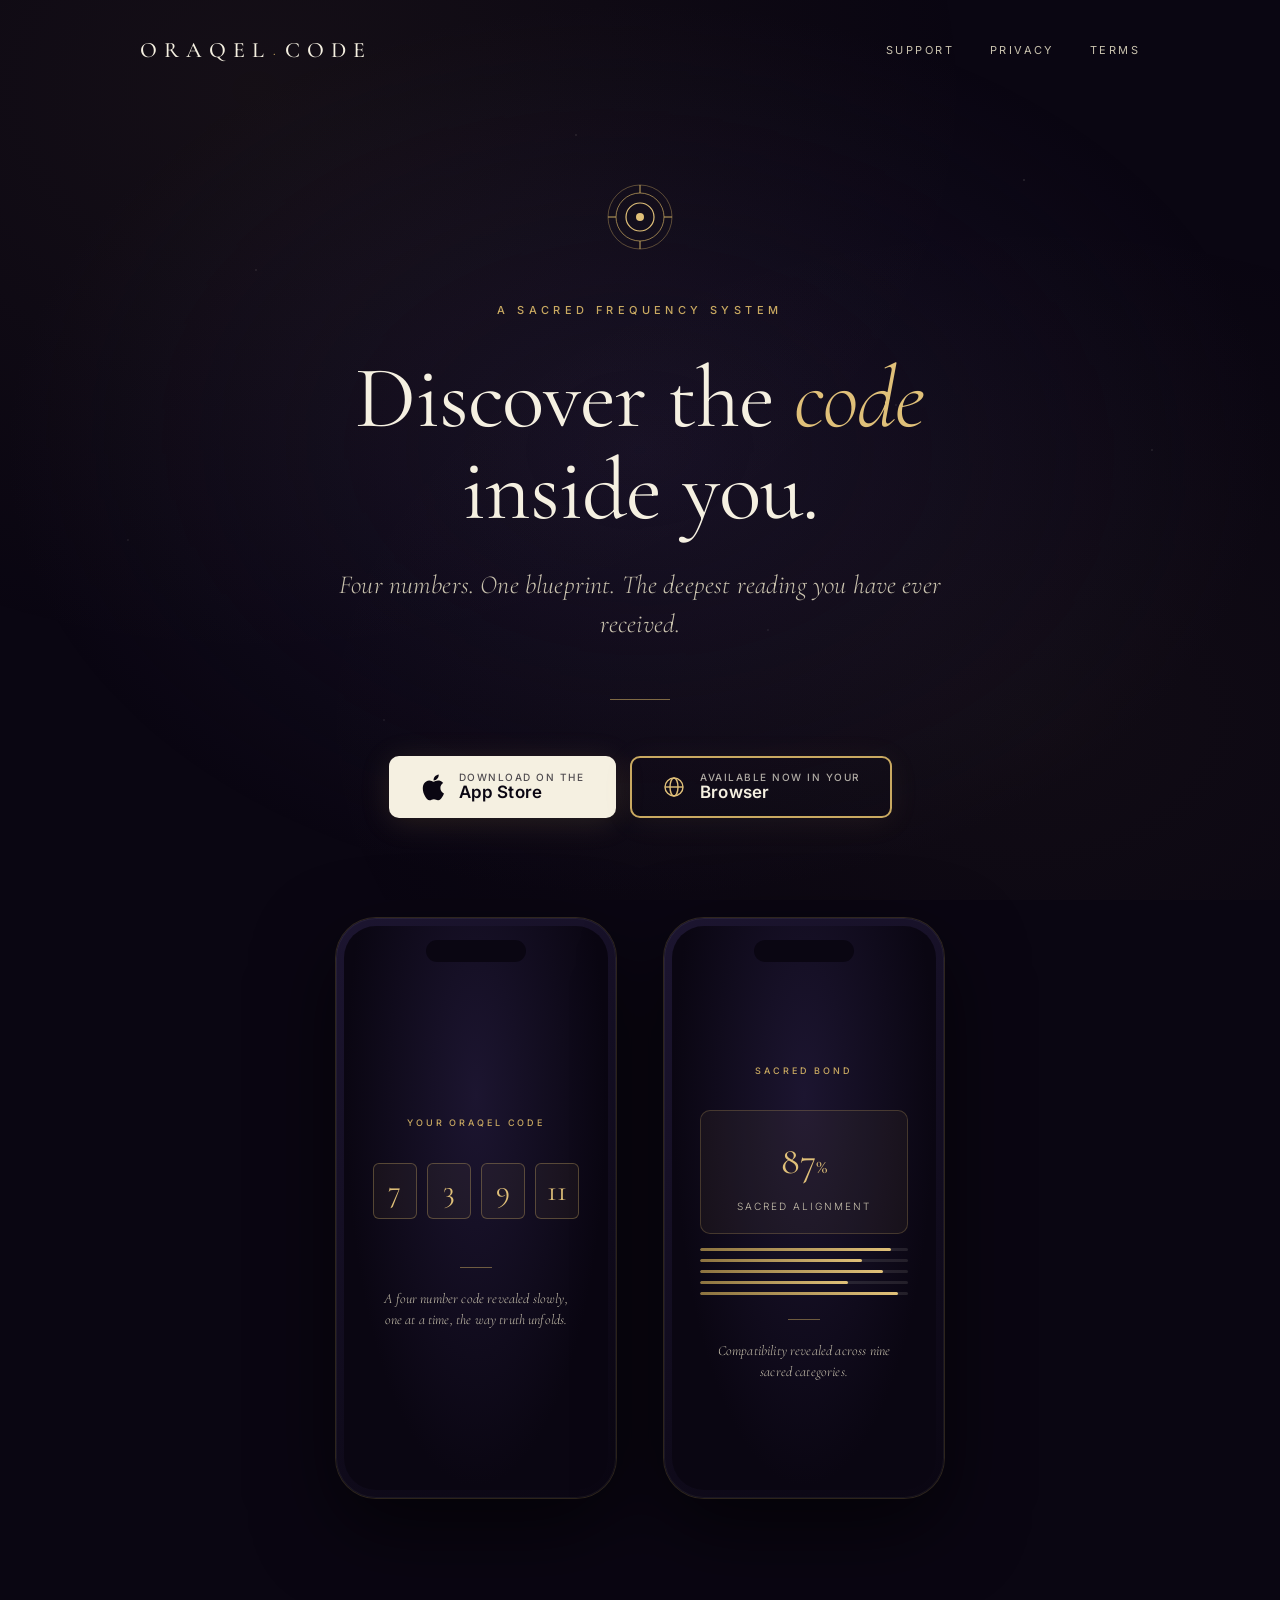
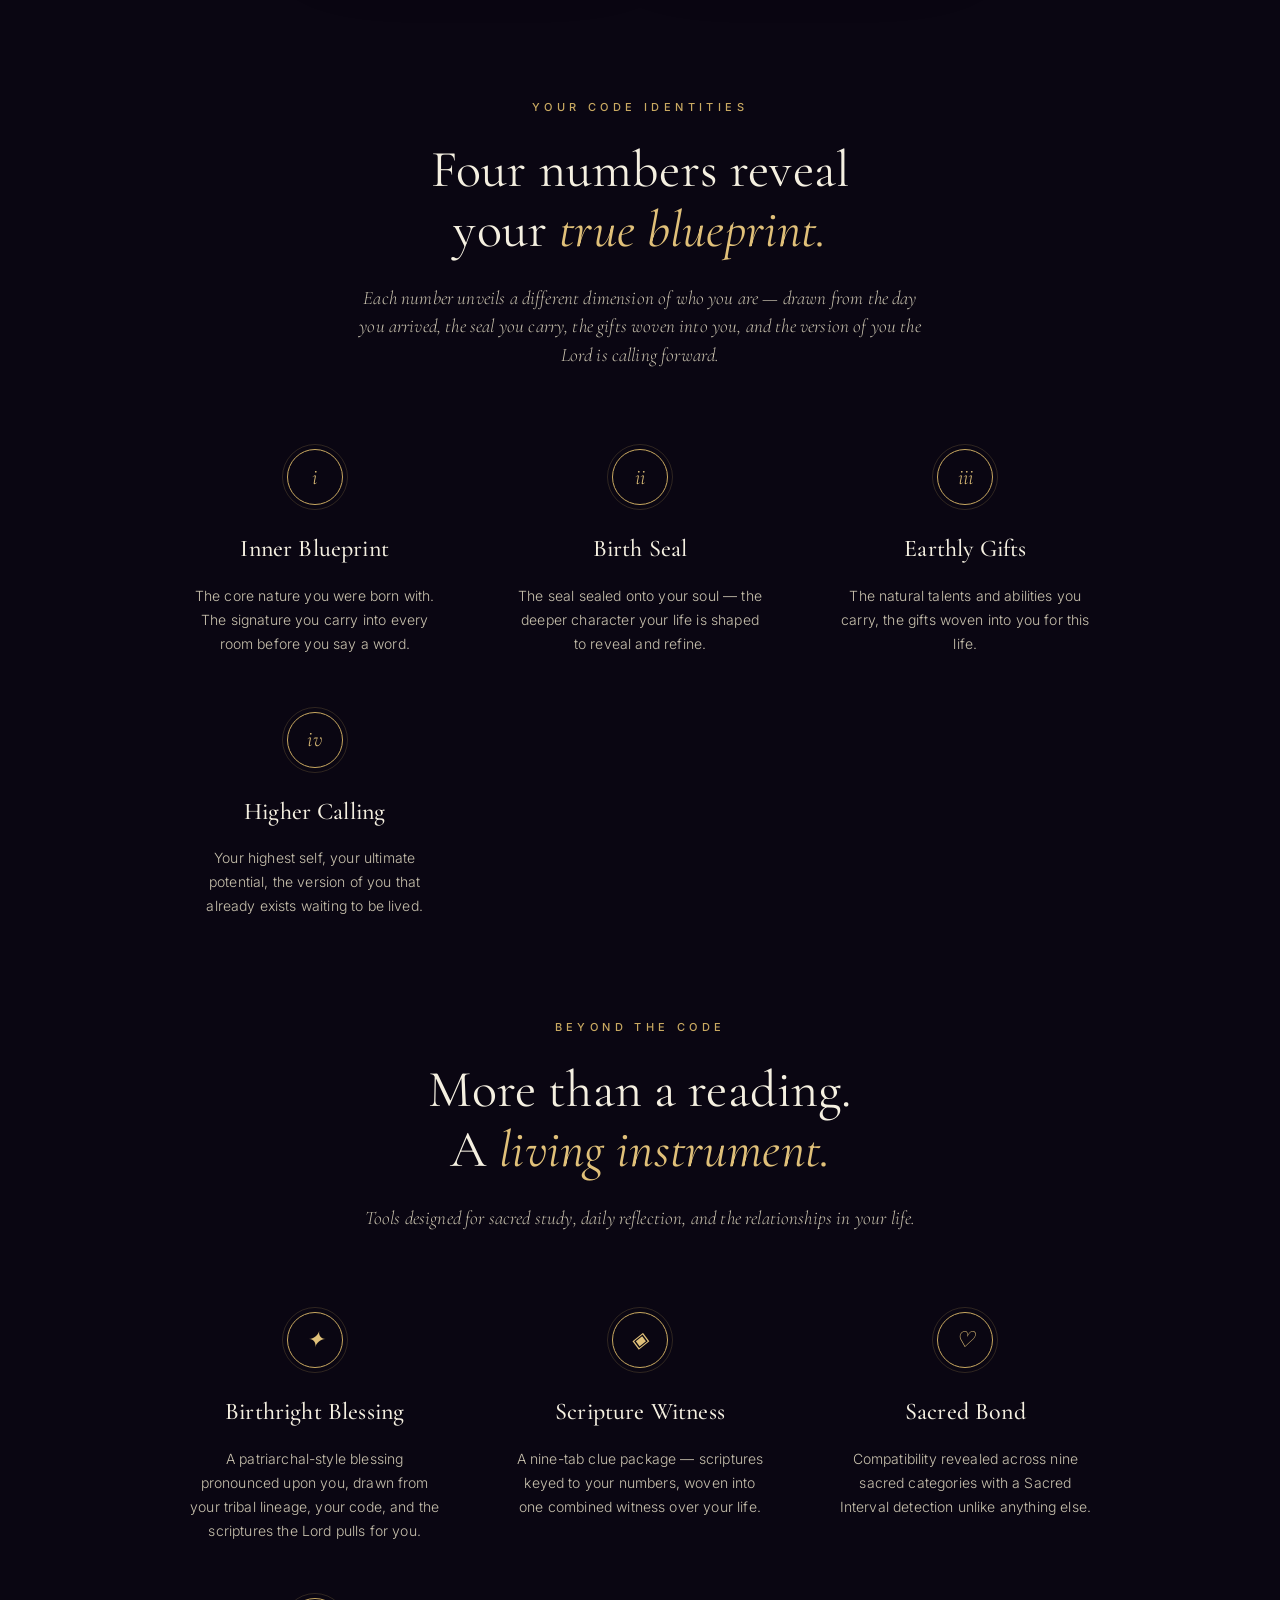
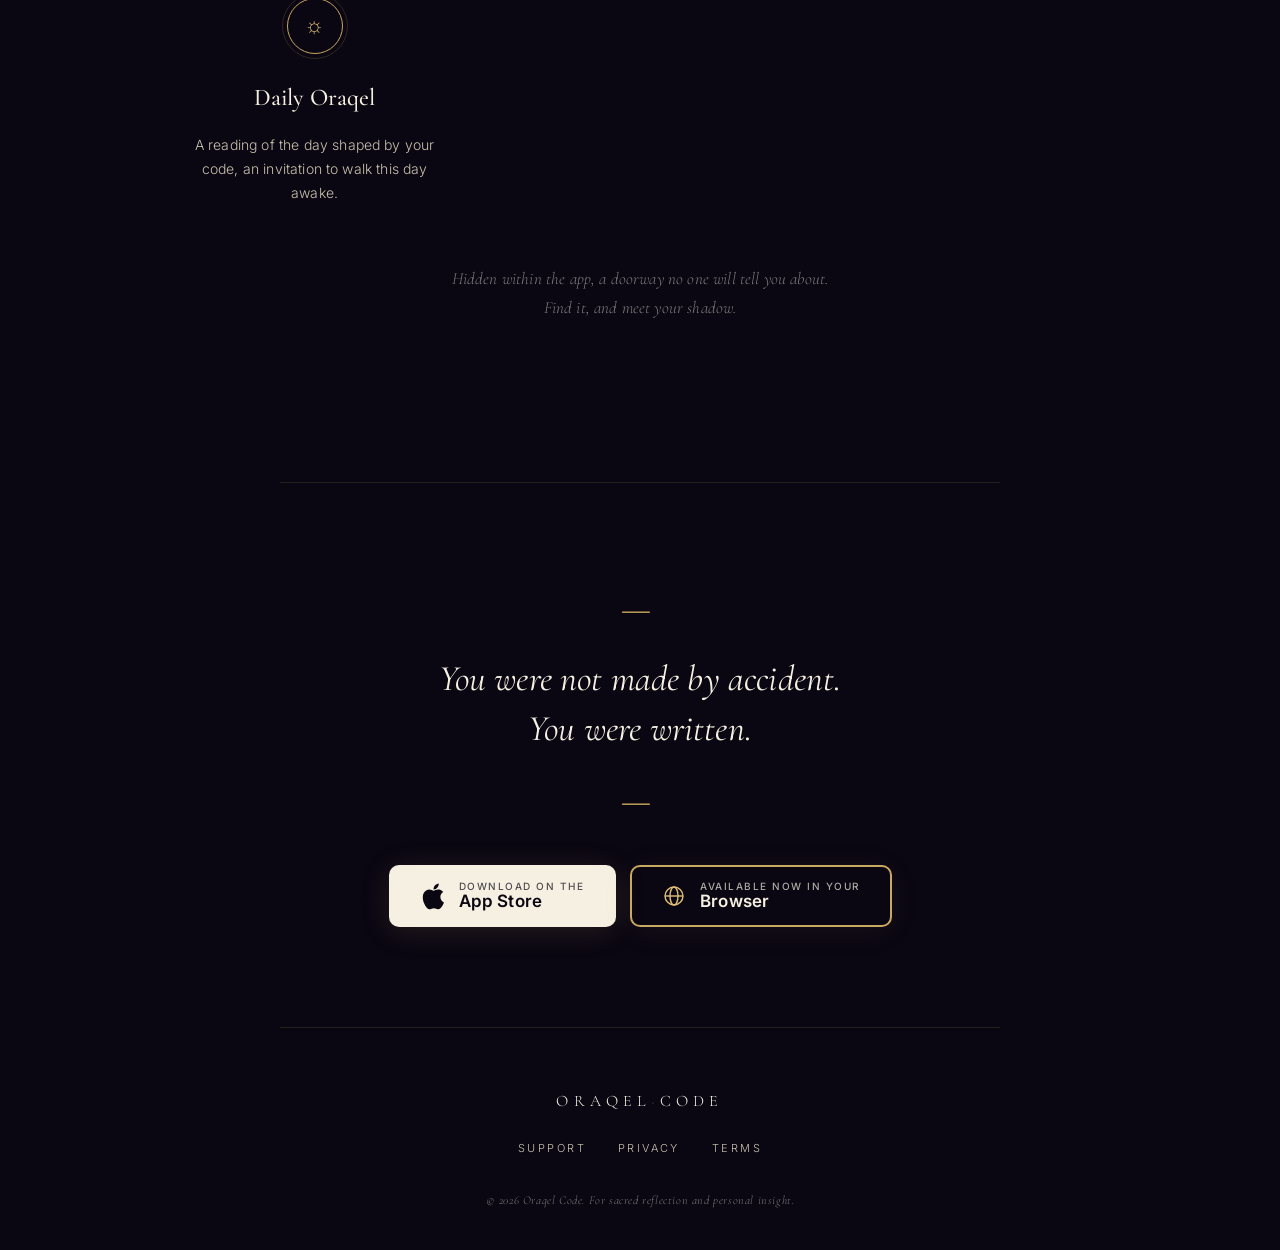
==== commit bd3e0694: "Add files via upload" ====
--- a/index.html
+++ b/index.html
@@ -4,7 +4,7 @@
 <meta charset="UTF-8">
 <meta name="viewport" content="width=device-width, initial-scale=1.0">
 <title>Oraqel Code — Discover the Code Inside You</title>
-<meta name="description" content="A sacred numerology system revealing your four-number code. Discover your Inner Blueprint, Life Path, Earthly Gifts, and Ascension Number.">
+<meta name="description" content="A sacred-frequency reading rooted in scripture and gematria. Your four-number code, your Birthright Blessing, your Scripture Witness, your Sacred Bond.">
 <link rel="stylesheet" href="/styles.css">
 <link rel="icon" type="image/svg+xml" href="data:image/svg+xml,%3Csvg xmlns='http://www.w3.org/2000/svg' viewBox='0 0 64 64'%3E%3Ccircle cx='32' cy='32' r='28' fill='none' stroke='%23C9A961' stroke-width='2'/%3E%3Ccircle cx='32' cy='32' r='6' fill='%23E0C079'/%3E%3C/svg%3E">
 </head>
@@ -36,7 +36,7 @@
       <line x1="60" y1="36" x2="68" y2="36" stroke="#C9A961" stroke-width="1"/>
     </svg>
 
-    <div class="hero-eyebrow">A Sacred Numerology System</div>
+    <div class="hero-eyebrow">A Sacred Frequency System</div>
     <h1 class="hero-title">Discover the <em>code</em><br>inside you.</h1>
     <p class="hero-tagline">
       Four numbers. One blueprint. The deepest reading you have ever received.
@@ -54,7 +54,7 @@
         </span>
       </a>
 
-      <a href="https://oraqel-code.vercel.app" class="web-app-btn" aria-label="Open Oraqel Code in your browser">
+      <a href="https://oraqelapp.com" class="web-app-btn" aria-label="Open Oraqel Code in your browser">
         <svg width="24" height="24" viewBox="0 0 24 24" fill="none" xmlns="http://www.w3.org/2000/svg" aria-hidden="true">
           <circle cx="12" cy="12" r="9" stroke="#E0C079" stroke-width="1.4"/>
           <ellipse cx="12" cy="12" rx="4" ry="9" stroke="#E0C079" stroke-width="1.4"/>
@@ -86,7 +86,7 @@
 
     <div class="phone">
       <div class="phone-screen">
-        <div class="phone-eyebrow">Cupid's Arrow</div>
+        <div class="phone-eyebrow">Sacred Bond</div>
         <div class="phone-cupid-card">
           <div class="phone-cupid-percent">87<span style="font-size:20px;">%</span></div>
           <div class="phone-cupid-text">Sacred Alignment</div>
@@ -99,18 +99,19 @@
           <div class="phone-bar"><div class="phone-bar-fill" style="width:95%;"></div></div>
         </div>
         <div class="phone-divider"></div>
-        <p class="phone-label">Compatibility across nine sacred categories.</p>
-      </div>
-    </div>
-  </section>
-
-  <!-- FEATURES -->
+        <p class="phone-label">Compatibility revealed across nine sacred categories.</p>
+      </div>
+    </div>
+  </section>
+
+  <!-- FEATURES — the four positions -->
   <section class="section">
-    <div class="section-eyebrow">What You Will Discover</div>
+    <div class="section-eyebrow">Your Code Identities</div>
     <h2 class="section-heading">Four numbers reveal<br>your <em>true blueprint.</em></h2>
     <p class="section-sub">
-      Most numerology systems give you two numbers.
-      Oraqel Code reveals four, each unveiling a different dimension of who you are.
+      Each number unveils a different dimension of who you are — drawn from
+      the day you arrived, the seal you carry, the gifts woven into you,
+      and the version of you the Lord is calling forward.
     </p>
 
     <div class="features">
@@ -121,45 +122,50 @@
       </div>
       <div class="feature">
         <div class="feature-glyph">ii</div>
-        <h3 class="feature-title">Life Path</h3>
-        <p class="feature-text">Your direction, your refinement, the road you came here to walk and the soul you came here to become.</p>
+        <h3 class="feature-title">Birth Seal</h3>
+        <p class="feature-text">The seal sealed onto your soul — the deeper character your life is shaped to reveal and refine.</p>
       </div>
       <div class="feature">
         <div class="feature-glyph">iii</div>
         <h3 class="feature-title">Earthly Gifts</h3>
-        <p class="feature-text">The natural talents and earthly abilities you carry, the gifts woven into you for this life.</p>
+        <p class="feature-text">The natural talents and abilities you carry, the gifts woven into you for this life.</p>
       </div>
       <div class="feature">
         <div class="feature-glyph">iv</div>
-        <h3 class="feature-title">Ascension Number</h3>
+        <h3 class="feature-title">Higher Calling</h3>
         <p class="feature-text">Your highest self, your ultimate potential, the version of you that already exists waiting to be lived.</p>
       </div>
     </div>
   </section>
 
-  <!-- SECONDARY FEATURES -->
+  <!-- SECONDARY FEATURES — the tools -->
   <section class="section" style="padding-top: 0;">
     <div class="section-eyebrow">Beyond the Code</div>
     <h2 class="section-heading">More than a reading.<br>A <em>living instrument.</em></h2>
     <p class="section-sub">
-      Tools designed for daily reflection, sacred relationships, and the long arc of becoming.
+      Tools designed for sacred study, daily reflection, and the relationships in your life.
     </p>
 
     <div class="features">
       <div class="feature">
         <div class="feature-glyph">✦</div>
-        <h3 class="feature-title">Cupid's Arrow</h3>
+        <h3 class="feature-title">Birthright Blessing</h3>
+        <p class="feature-text">A patriarchal-style blessing pronounced upon you, drawn from your tribal lineage, your code, and the scriptures the Lord pulls for you.</p>
+      </div>
+      <div class="feature">
+        <div class="feature-glyph">◈</div>
+        <h3 class="feature-title">Scripture Witness</h3>
+        <p class="feature-text">A nine-tab clue package — scriptures keyed to your numbers, woven into one combined witness over your life.</p>
+      </div>
+      <div class="feature">
+        <div class="feature-glyph">♡</div>
+        <h3 class="feature-title">Sacred Bond</h3>
         <p class="feature-text">Compatibility revealed across nine sacred categories with a Sacred Interval detection unlike anything else.</p>
       </div>
       <div class="feature">
         <div class="feature-glyph">☼</div>
         <h3 class="feature-title">Daily Oraqel</h3>
         <p class="feature-text">A reading of the day shaped by your code, an invitation to walk this day awake.</p>
-      </div>
-      <div class="feature">
-        <div class="feature-glyph">◈</div>
-        <h3 class="feature-title">Find David</h3>
-        <p class="feature-text">An archetype scoring built on something ancient, revealing the form your story is taking.</p>
       </div>
     </div>
 
@@ -186,7 +192,7 @@
         </span>
       </a>
 
-      <a href="https://oraqel-code.vercel.app" class="web-app-btn" aria-label="Open Oraqel Code in your browser">
+      <a href="https://oraqelapp.com" class="web-app-btn" aria-label="Open Oraqel Code in your browser">
         <svg width="24" height="24" viewBox="0 0 24 24" fill="none" xmlns="http://www.w3.org/2000/svg" aria-hidden="true">
           <circle cx="12" cy="12" r="9" stroke="#E0C079" stroke-width="1.4"/>
           <ellipse cx="12" cy="12" rx="4" ry="9" stroke="#E0C079" stroke-width="1.4"/>
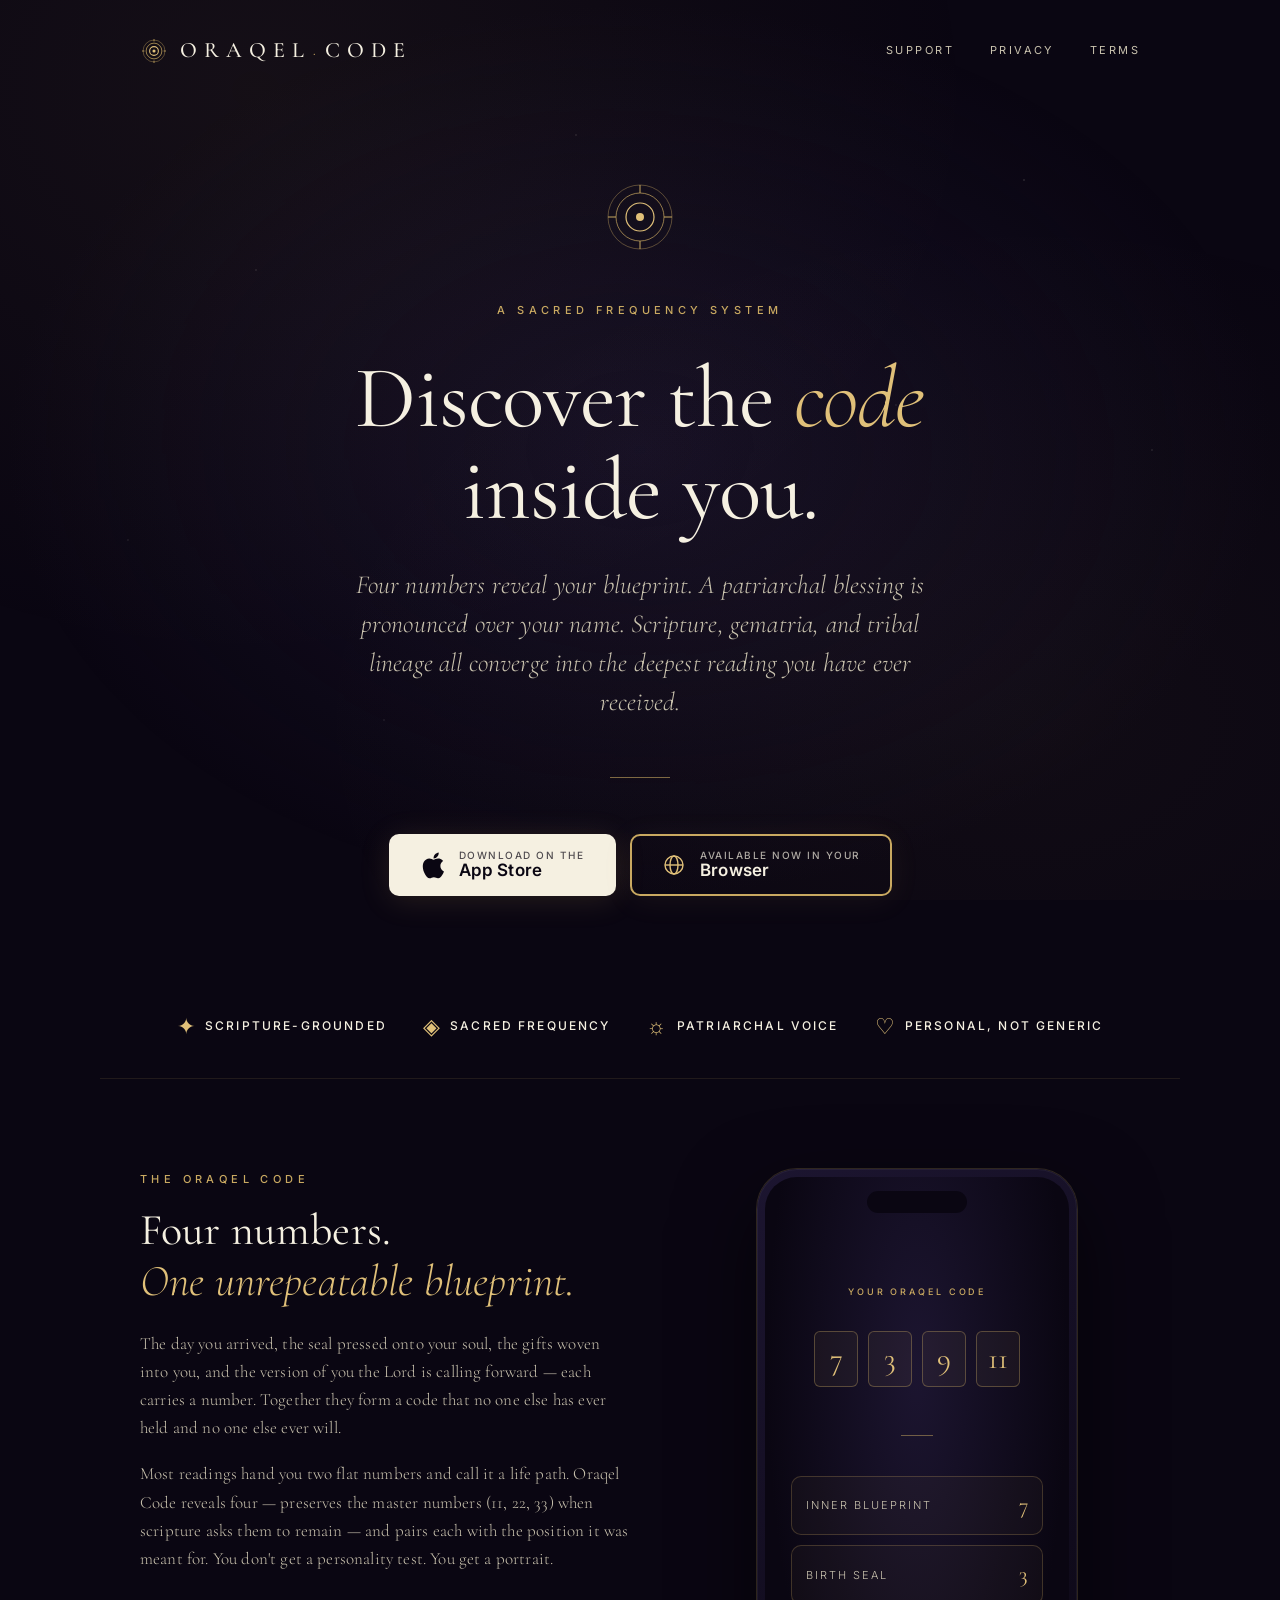
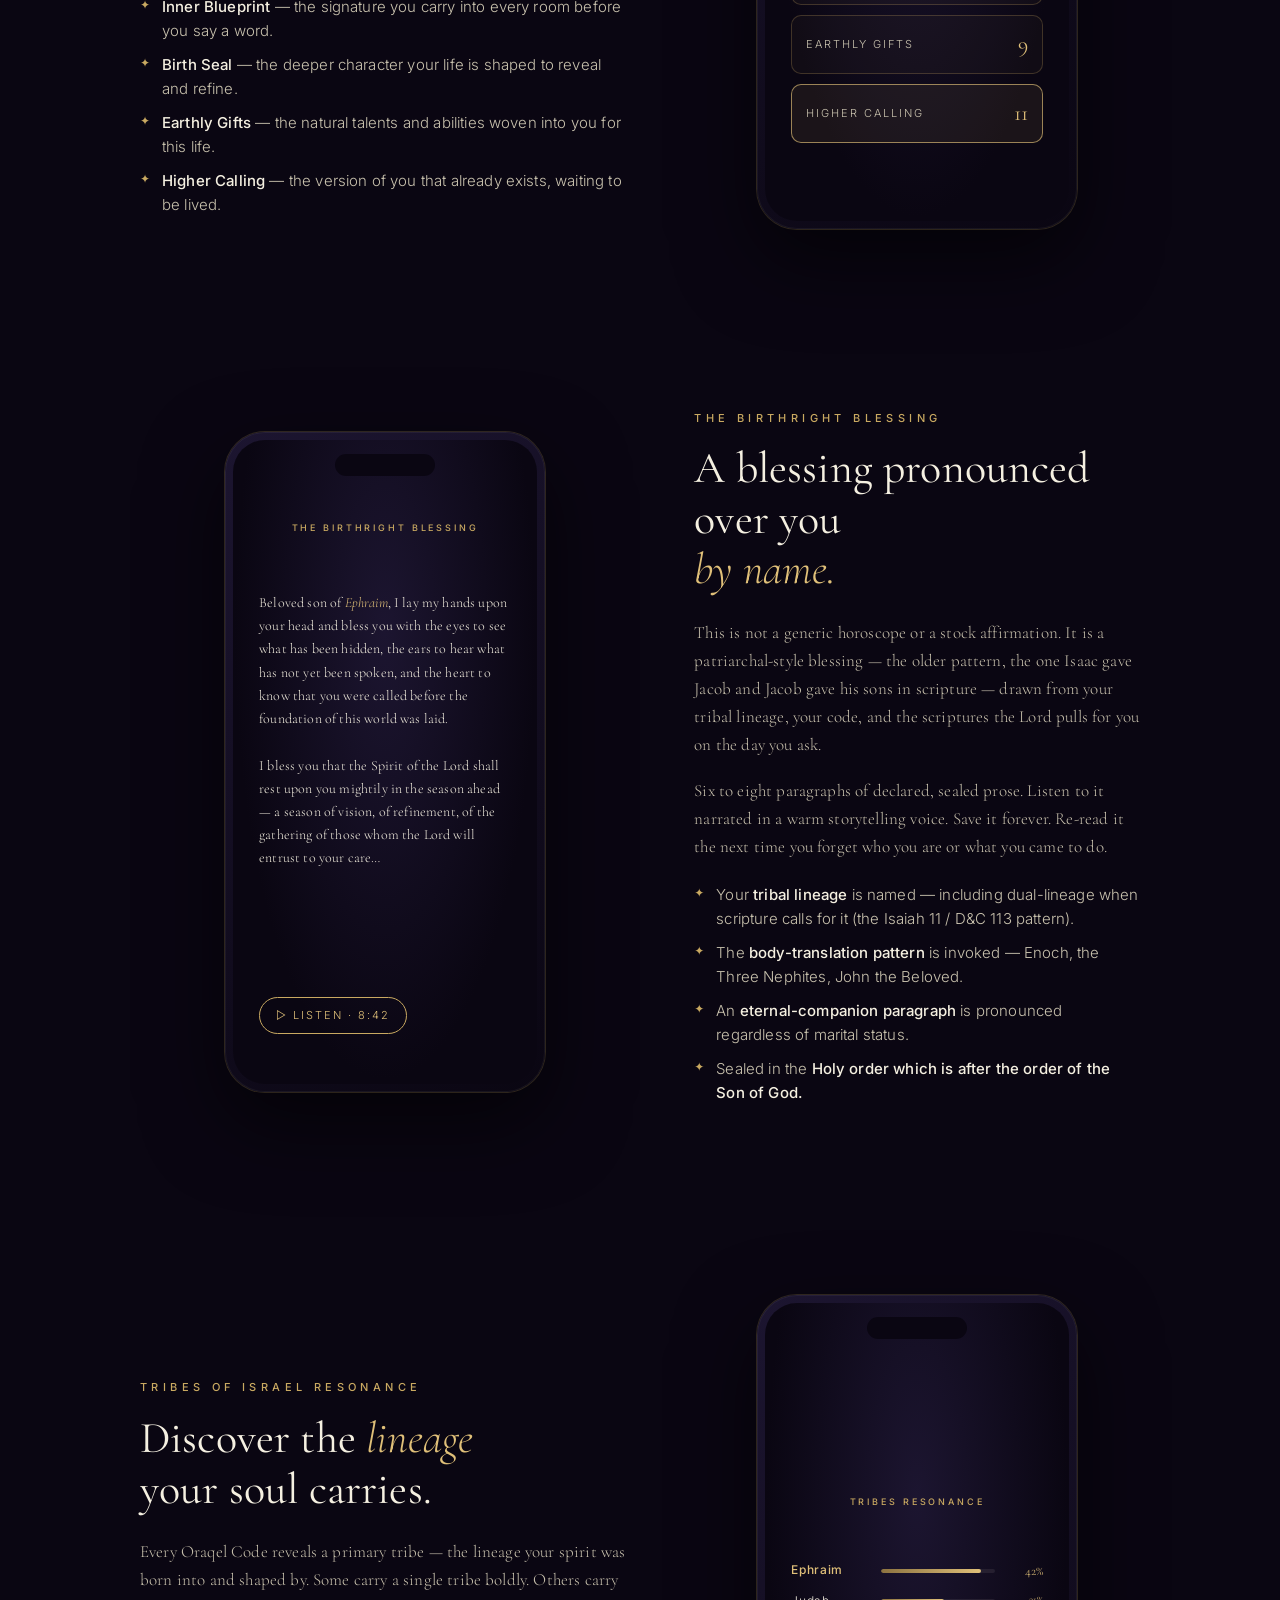
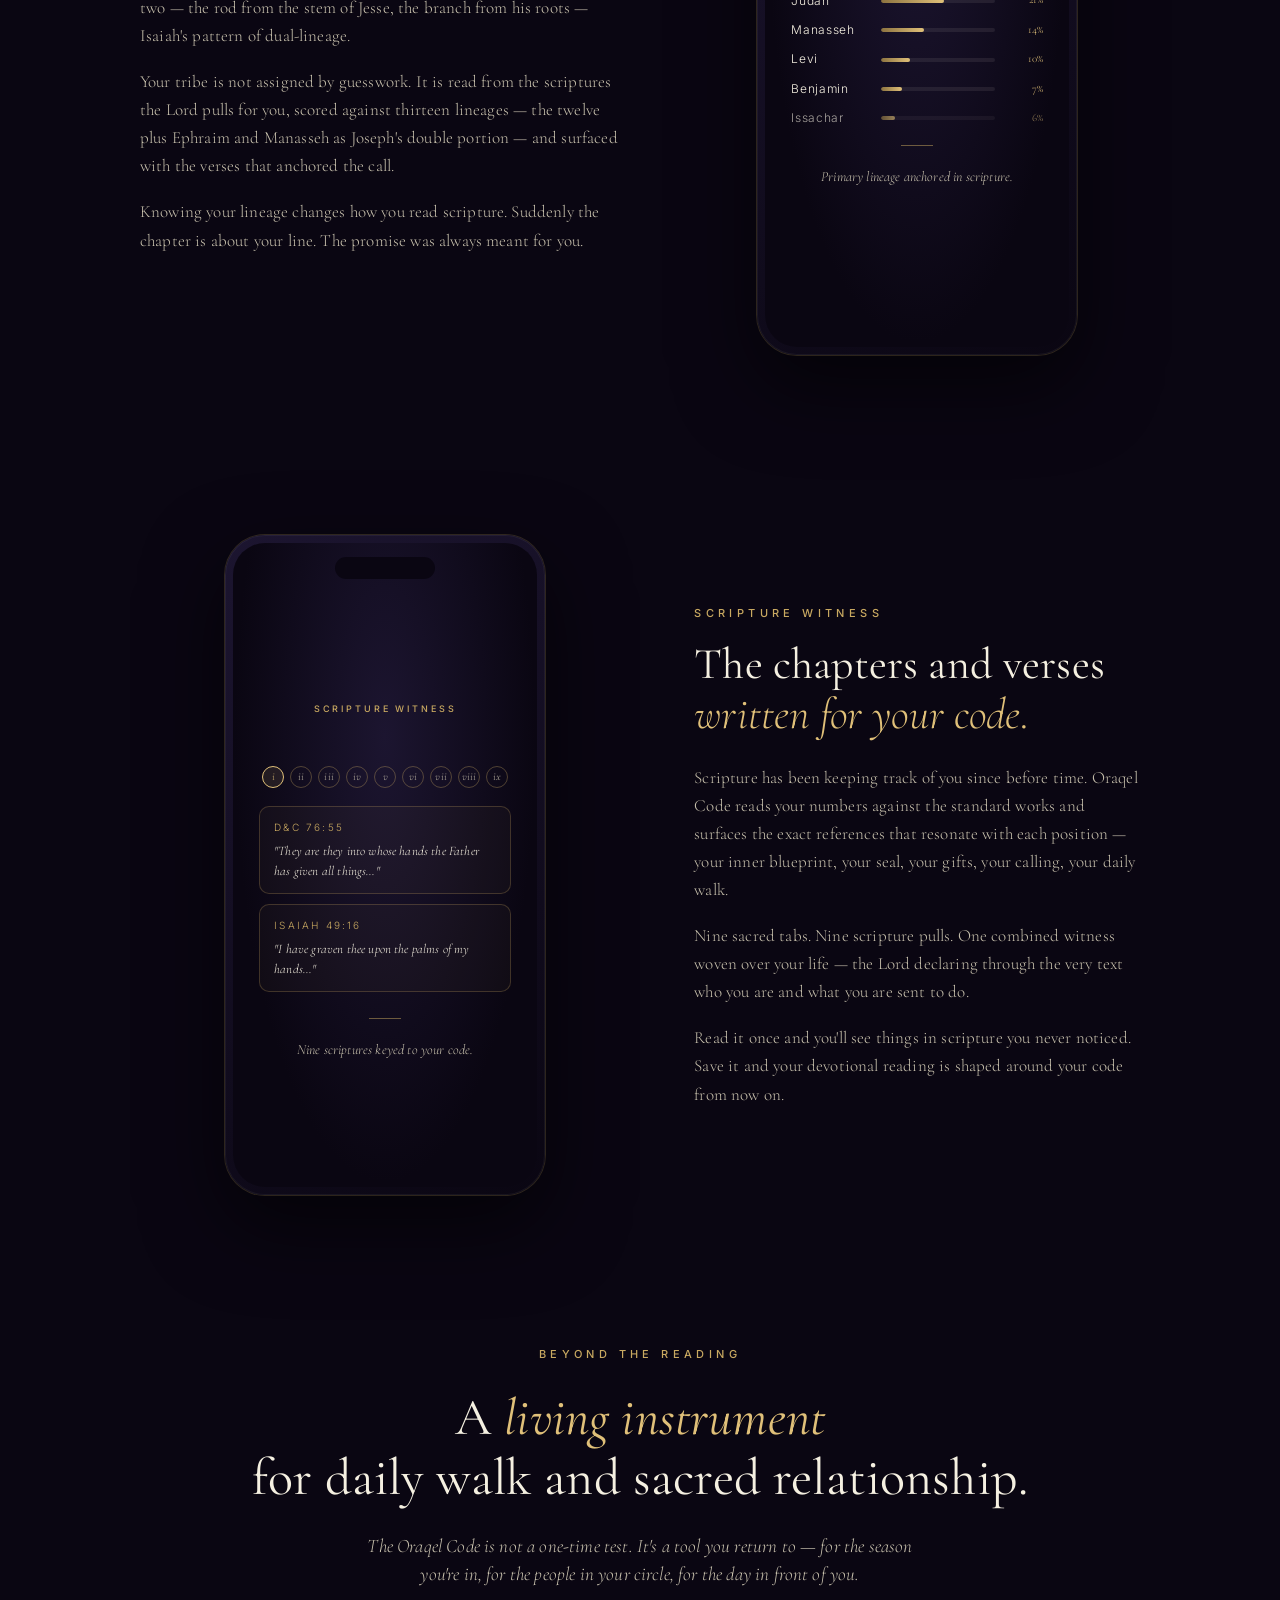
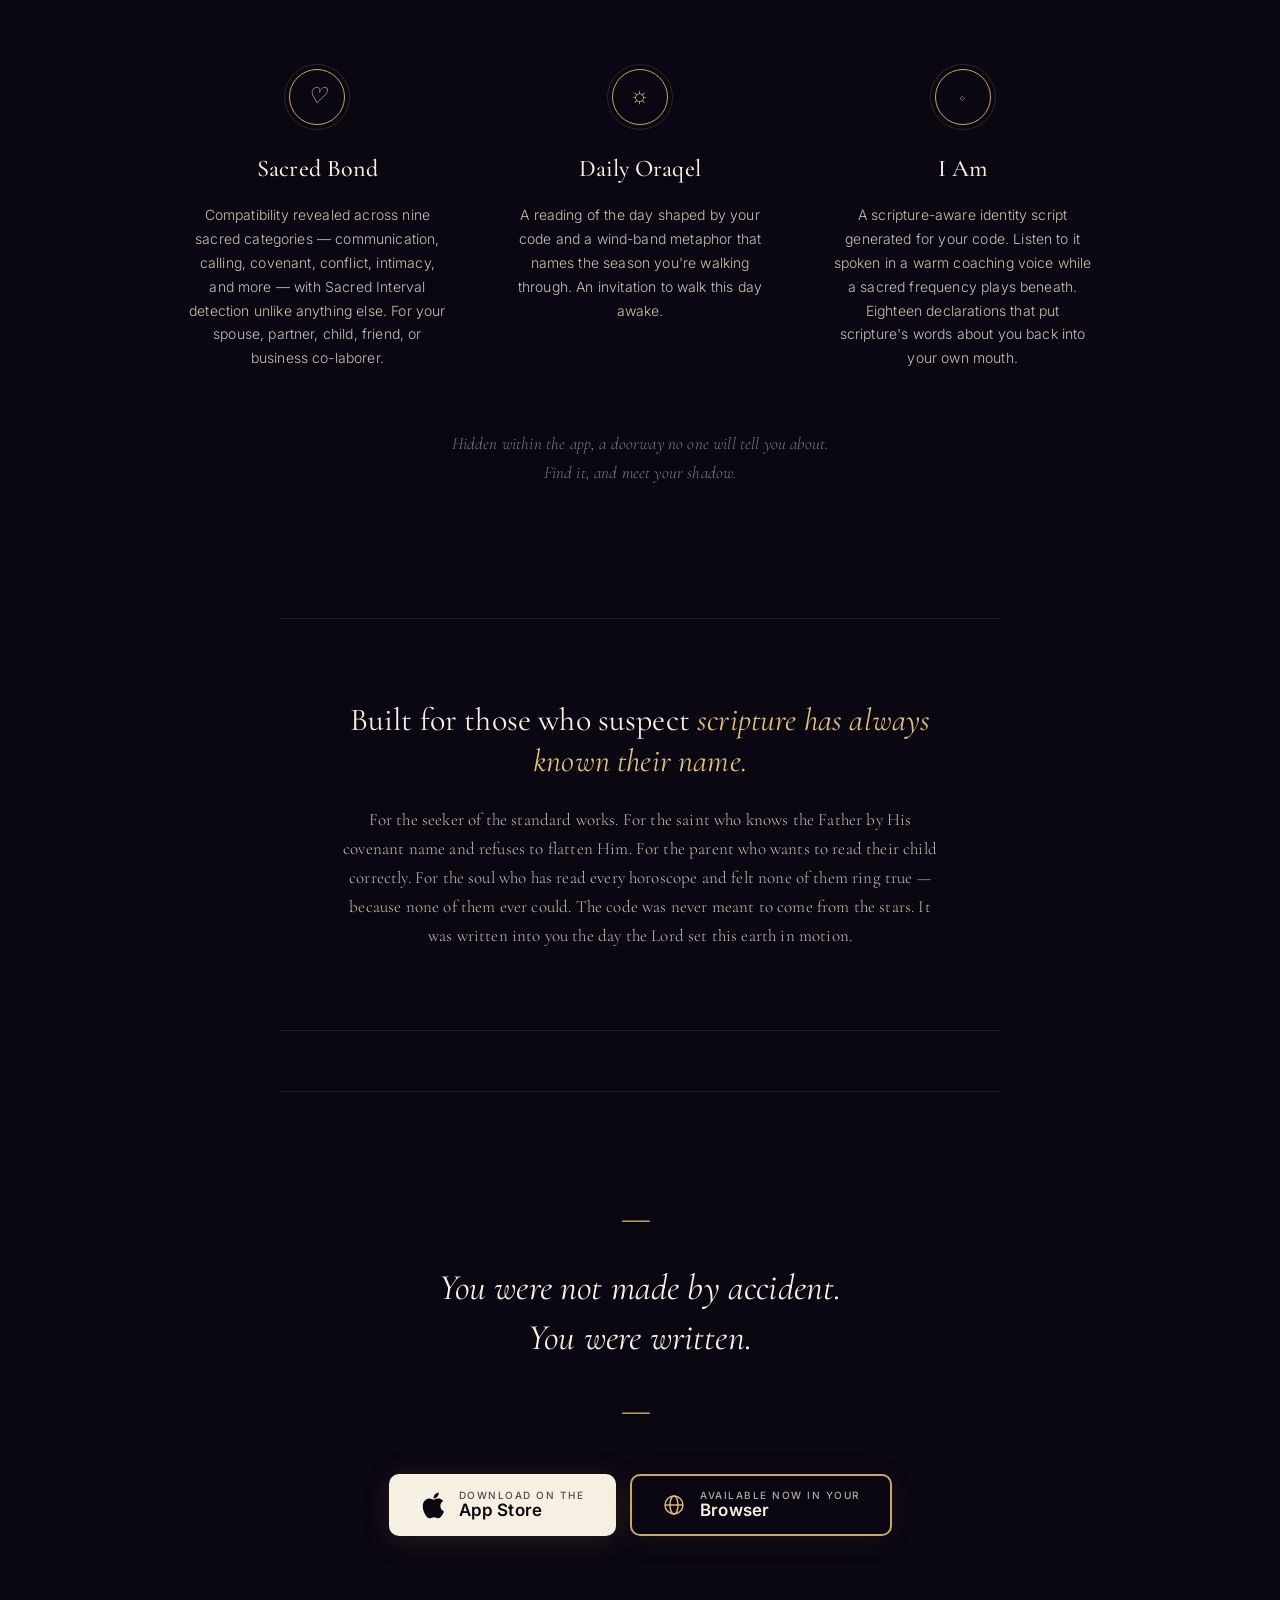
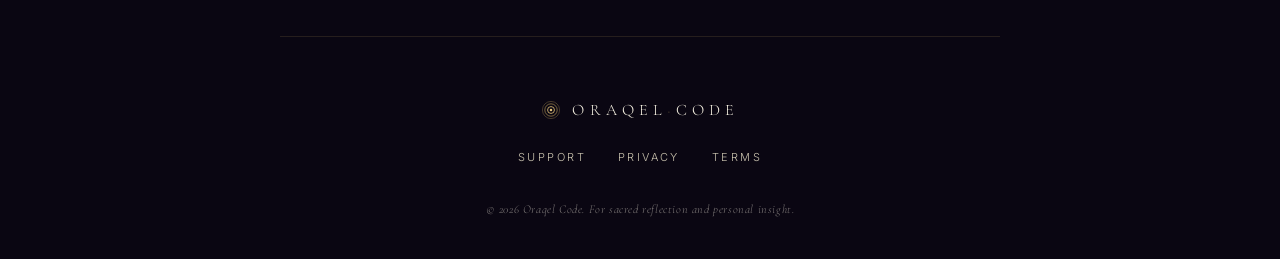
==== commit 90f02c77: "Add files via upload" ====
--- a/index.html
+++ b/index.html
@@ -4,15 +4,27 @@
 <meta charset="UTF-8">
 <meta name="viewport" content="width=device-width, initial-scale=1.0">
 <title>Oraqel Code — Discover the Code Inside You</title>
-<meta name="description" content="A sacred-frequency reading rooted in scripture and gematria. Your four-number code, your Birthright Blessing, your Scripture Witness, your Sacred Bond.">
+<meta name="description" content="A sacred-frequency reading rooted in scripture and gematria. Receive your Birthright Blessing, discover your tribal lineage, and read the scriptures written for your code.">
 <link rel="stylesheet" href="/styles.css">
-<link rel="icon" type="image/svg+xml" href="data:image/svg+xml,%3Csvg xmlns='http://www.w3.org/2000/svg' viewBox='0 0 64 64'%3E%3Ccircle cx='32' cy='32' r='28' fill='none' stroke='%23C9A961' stroke-width='2'/%3E%3Ccircle cx='32' cy='32' r='6' fill='%23E0C079'/%3E%3C/svg%3E">
+<link rel="icon" type="image/svg+xml" href="data:image/svg+xml,%3Csvg xmlns='http://www.w3.org/2000/svg' viewBox='0 0 32 32'%3E%3Crect width='32' height='32' rx='6' fill='%230A0612'/%3E%3Ccircle cx='16' cy='16' r='12.5' fill='none' stroke='%23C9A961' stroke-width='0.9' opacity='0.5'/%3E%3Ccircle cx='16' cy='16' r='9' fill='none' stroke='%23C9A961' stroke-width='1' opacity='0.85'/%3E%3Ccircle cx='16' cy='16' r='5' fill='none' stroke='%23E0C079' stroke-width='1.2'/%3E%3Ccircle cx='16' cy='16' r='1.8' fill='%23E0C079'/%3E%3Cline x1='16' y1='2.5' x2='16' y2='5' stroke='%23C9A961' stroke-width='1'/%3E%3Cline x1='16' y1='27' x2='16' y2='29.5' stroke='%23C9A961' stroke-width='1'/%3E%3Cline x1='2.5' y1='16' x2='5' y2='16' stroke='%23C9A961' stroke-width='1'/%3E%3Cline x1='27' y1='16' x2='29.5' y2='16' stroke='%23C9A961' stroke-width='1'/%3E%3C/svg%3E">
 </head>
 <body>
 
 <header>
   <nav class="nav">
-    <a href="/" class="nav-brand">Oraqel<span class="dot">·</span>Code</a>
+    <a href="/" class="nav-brand">
+      <svg class="nav-mark" viewBox="0 0 32 32" xmlns="http://www.w3.org/2000/svg" aria-hidden="true">
+        <circle cx="16" cy="16" r="12.5" fill="none" stroke="#C9A961" stroke-width="0.9" opacity="0.5"/>
+        <circle cx="16" cy="16" r="9" fill="none" stroke="#C9A961" stroke-width="1" opacity="0.85"/>
+        <circle cx="16" cy="16" r="5" fill="none" stroke="#E0C079" stroke-width="1.2"/>
+        <circle cx="16" cy="16" r="1.8" fill="#E0C079"/>
+        <line x1="16" y1="2.5" x2="16" y2="5" stroke="#C9A961" stroke-width="1"/>
+        <line x1="16" y1="27" x2="16" y2="29.5" stroke="#C9A961" stroke-width="1"/>
+        <line x1="2.5" y1="16" x2="5" y2="16" stroke="#C9A961" stroke-width="1"/>
+        <line x1="27" y1="16" x2="29.5" y2="16" stroke="#C9A961" stroke-width="1"/>
+      </svg>
+      <span>Oraqel<span class="dot">·</span>Code</span>
+    </a>
     <div class="nav-links">
       <a href="/support">Support</a>
       <a href="/privacy">Privacy</a>
@@ -23,7 +35,7 @@
 
 <main>
 
-  <!-- HERO -->
+  <!-- ─────────── HERO ─────────── -->
   <section class="hero">
     <svg class="hero-mark" viewBox="0 0 72 72" xmlns="http://www.w3.org/2000/svg" aria-hidden="true">
       <circle cx="36" cy="36" r="32" fill="none" stroke="#C9A961" stroke-width="1" opacity="0.4"/>
@@ -39,7 +51,7 @@
     <div class="hero-eyebrow">A Sacred Frequency System</div>
     <h1 class="hero-title">Discover the <em>code</em><br>inside you.</h1>
     <p class="hero-tagline">
-      Four numbers. One blueprint. The deepest reading you have ever received.
+      Four numbers reveal your blueprint. A patriarchal blessing is pronounced over your name. Scripture, gematria, and tribal lineage all converge into the deepest reading you have ever received.
     </p>
     <div class="hero-rule"></div>
 
@@ -68,104 +80,230 @@
     </div>
   </section>
 
-  <!-- PHONE MOCKUPS -->
-  <section class="mockups">
-    <div class="phone">
-      <div class="phone-screen">
-        <div class="phone-eyebrow">Your Oraqel Code</div>
-        <div class="phone-numbers">
-          <div class="phone-num">7</div>
-          <div class="phone-num">3</div>
-          <div class="phone-num">9</div>
-          <div class="phone-num">11</div>
+  <!-- ─────────── TRUST STRIP ─────────── -->
+  <section class="trust-strip">
+    <div class="trust-item">
+      <div class="trust-mark">✦</div>
+      <div class="trust-label">Scripture-grounded</div>
+    </div>
+    <div class="trust-item">
+      <div class="trust-mark">◈</div>
+      <div class="trust-label">Sacred frequency</div>
+    </div>
+    <div class="trust-item">
+      <div class="trust-mark">☼</div>
+      <div class="trust-label">Patriarchal voice</div>
+    </div>
+    <div class="trust-item">
+      <div class="trust-mark">♡</div>
+      <div class="trust-label">Personal, not generic</div>
+    </div>
+  </section>
+
+  <!-- ─────────── THE ORAQEL CODE ─────────── -->
+  <section class="showcase showcase-right">
+    <div class="showcase-copy">
+      <div class="showcase-eyebrow">The Oraqel Code</div>
+      <h2 class="showcase-heading">Four numbers.<br><em>One unrepeatable blueprint.</em></h2>
+      <p class="showcase-body">
+        The day you arrived, the seal pressed onto your soul, the gifts woven into you, and the version of you the Lord is calling forward — each carries a number. Together they form a code that no one else has ever held and no one else ever will.
+      </p>
+      <p class="showcase-body">
+        Most readings hand you two flat numbers and call it a life path. Oraqel Code reveals four — preserves the master numbers (11, 22, 33) when scripture asks them to remain — and pairs each with the position it was meant for. You don't get a personality test. You get a portrait.
+      </p>
+      <ul class="showcase-list">
+        <li><strong>Inner Blueprint</strong> — the signature you carry into every room before you say a word.</li>
+        <li><strong>Birth Seal</strong> — the deeper character your life is shaped to reveal and refine.</li>
+        <li><strong>Earthly Gifts</strong> — the natural talents and abilities woven into you for this life.</li>
+        <li><strong>Higher Calling</strong> — the version of you that already exists, waiting to be lived.</li>
+      </ul>
+    </div>
+
+    <div class="showcase-art">
+      <div class="phone phone-lg">
+        <div class="phone-screen">
+          <div class="phone-eyebrow">Your Oraqel Code</div>
+          <div class="phone-numbers">
+            <div class="phone-num">7</div>
+            <div class="phone-num">3</div>
+            <div class="phone-num">9</div>
+            <div class="phone-num">11</div>
+          </div>
+          <div class="phone-divider"></div>
+          <div class="phone-positions">
+            <div class="phone-pos"><span class="phone-pos-label">Inner Blueprint</span><span class="phone-pos-val">7</span></div>
+            <div class="phone-pos"><span class="phone-pos-label">Birth Seal</span><span class="phone-pos-val">3</span></div>
+            <div class="phone-pos"><span class="phone-pos-label">Earthly Gifts</span><span class="phone-pos-val">9</span></div>
+            <div class="phone-pos phone-pos-master"><span class="phone-pos-label">Higher Calling</span><span class="phone-pos-val">11</span></div>
+          </div>
         </div>
-        <div class="phone-divider"></div>
-        <p class="phone-label">A four number code revealed slowly, one at a time, the way truth unfolds.</p>
-      </div>
-    </div>
-
-    <div class="phone">
-      <div class="phone-screen">
-        <div class="phone-eyebrow">Sacred Bond</div>
-        <div class="phone-cupid-card">
-          <div class="phone-cupid-percent">87<span style="font-size:20px;">%</span></div>
-          <div class="phone-cupid-text">Sacred Alignment</div>
+      </div>
+    </div>
+  </section>
+
+  <!-- ─────────── THE BIRTHRIGHT BLESSING ─────────── -->
+  <section class="showcase showcase-left">
+    <div class="showcase-art">
+      <div class="phone phone-lg">
+        <div class="phone-screen phone-screen-prose">
+          <div class="phone-eyebrow">The Birthright Blessing</div>
+          <p class="phone-prose">
+            Beloved son of <span class="phone-prose-gold">Ephraim</span>, I lay my hands upon your head and bless you with the eyes to see what has been hidden, the ears to hear what has not yet been spoken, and the heart to know that you were called before the foundation of this world was laid.
+          </p>
+          <p class="phone-prose">
+            I bless you that the Spirit of the Lord shall rest upon you mightily in the season ahead — a season of vision, of refinement, of the gathering of those whom the Lord will entrust to your care…
+          </p>
+          <div class="phone-cta-pill">▷ Listen · 8:42</div>
         </div>
-        <div style="width:100%;">
-          <div class="phone-bar"><div class="phone-bar-fill" style="width:92%;"></div></div>
-          <div class="phone-bar"><div class="phone-bar-fill" style="width:78%;"></div></div>
-          <div class="phone-bar"><div class="phone-bar-fill" style="width:88%;"></div></div>
-          <div class="phone-bar"><div class="phone-bar-fill" style="width:71%;"></div></div>
-          <div class="phone-bar"><div class="phone-bar-fill" style="width:95%;"></div></div>
+      </div>
+    </div>
+
+    <div class="showcase-copy">
+      <div class="showcase-eyebrow">The Birthright Blessing</div>
+      <h2 class="showcase-heading">A blessing pronounced over you<br><em>by name.</em></h2>
+      <p class="showcase-body">
+        This is not a generic horoscope or a stock affirmation. It is a patriarchal-style blessing — the older pattern, the one Isaac gave Jacob and Jacob gave his sons in scripture — drawn from your tribal lineage, your code, and the scriptures the Lord pulls for you on the day you ask.
+      </p>
+      <p class="showcase-body">
+        Six to eight paragraphs of declared, sealed prose. Listen to it narrated in a warm storytelling voice. Save it forever. Re-read it the next time you forget who you are or what you came to do.
+      </p>
+      <ul class="showcase-list">
+        <li>Your <strong>tribal lineage</strong> is named — including dual-lineage when scripture calls for it (the Isaiah 11 / D&amp;C 113 pattern).</li>
+        <li>The <strong>body-translation pattern</strong> is invoked — Enoch, the Three Nephites, John the Beloved.</li>
+        <li>An <strong>eternal-companion paragraph</strong> is pronounced regardless of marital status.</li>
+        <li>Sealed in the <strong>Holy order which is after the order of the Son of God.</strong></li>
+      </ul>
+    </div>
+  </section>
+
+  <!-- ─────────── TRIBAL LINEAGE ─────────── -->
+  <section class="showcase showcase-right">
+    <div class="showcase-copy">
+      <div class="showcase-eyebrow">Tribes of Israel Resonance</div>
+      <h2 class="showcase-heading">Discover the <em>lineage</em><br>your soul carries.</h2>
+      <p class="showcase-body">
+        Every Oraqel Code reveals a primary tribe — the lineage your spirit was born into and shaped by. Some carry a single tribe boldly. Others carry two — the rod from the stem of Jesse, the branch from his roots — Isaiah's pattern of dual-lineage.
+      </p>
+      <p class="showcase-body">
+        Your tribe is not assigned by guesswork. It is read from the scriptures the Lord pulls for you, scored against thirteen lineages — the twelve plus Ephraim and Manasseh as Joseph's double portion — and surfaced with the verses that anchored the call.
+      </p>
+      <p class="showcase-body">
+        Knowing your lineage changes how you read scripture. Suddenly the chapter is about your line. The promise was always meant for you.
+      </p>
+    </div>
+
+    <div class="showcase-art">
+      <div class="phone phone-lg">
+        <div class="phone-screen">
+          <div class="phone-eyebrow">Tribes Resonance</div>
+          <div class="tribes-list">
+            <div class="tribe-row tribe-row-primary">
+              <span class="tribe-name">Ephraim</span>
+              <div class="tribe-bar"><div class="tribe-bar-fill" style="width:88%;"></div></div>
+              <span class="tribe-pct">42%</span>
+            </div>
+            <div class="tribe-row">
+              <span class="tribe-name">Judah</span>
+              <div class="tribe-bar"><div class="tribe-bar-fill" style="width:55%;"></div></div>
+              <span class="tribe-pct">21%</span>
+            </div>
+            <div class="tribe-row">
+              <span class="tribe-name">Manasseh</span>
+              <div class="tribe-bar"><div class="tribe-bar-fill" style="width:38%;"></div></div>
+              <span class="tribe-pct">14%</span>
+            </div>
+            <div class="tribe-row">
+              <span class="tribe-name">Levi</span>
+              <div class="tribe-bar"><div class="tribe-bar-fill" style="width:25%;"></div></div>
+              <span class="tribe-pct">10%</span>
+            </div>
+            <div class="tribe-row">
+              <span class="tribe-name">Benjamin</span>
+              <div class="tribe-bar"><div class="tribe-bar-fill" style="width:18%;"></div></div>
+              <span class="tribe-pct">7%</span>
+            </div>
+            <div class="tribe-row tribe-row-trace">
+              <span class="tribe-name">Issachar</span>
+              <div class="tribe-bar"><div class="tribe-bar-fill" style="width:12%;"></div></div>
+              <span class="tribe-pct">6%</span>
+            </div>
+          </div>
+          <div class="phone-divider"></div>
+          <p class="phone-label">Primary lineage anchored in scripture.</p>
         </div>
-        <div class="phone-divider"></div>
-        <p class="phone-label">Compatibility revealed across nine sacred categories.</p>
-      </div>
-    </div>
-  </section>
-
-  <!-- FEATURES — the four positions -->
-  <section class="section">
-    <div class="section-eyebrow">Your Code Identities</div>
-    <h2 class="section-heading">Four numbers reveal<br>your <em>true blueprint.</em></h2>
+      </div>
+    </div>
+  </section>
+
+  <!-- ─────────── SCRIPTURE WITNESS ─────────── -->
+  <section class="showcase showcase-left">
+    <div class="showcase-art">
+      <div class="phone phone-lg">
+        <div class="phone-screen">
+          <div class="phone-eyebrow">Scripture Witness</div>
+          <div class="clue-tabs">
+            <span class="clue-tab clue-tab-active">i</span>
+            <span class="clue-tab">ii</span>
+            <span class="clue-tab">iii</span>
+            <span class="clue-tab">iv</span>
+            <span class="clue-tab">v</span>
+            <span class="clue-tab">vi</span>
+            <span class="clue-tab">vii</span>
+            <span class="clue-tab">viii</span>
+            <span class="clue-tab">ix</span>
+          </div>
+          <div class="clue-card">
+            <div class="clue-ref">D&amp;C 76:55</div>
+            <p class="clue-quote">"They are they into whose hands the Father has given all things…"</p>
+          </div>
+          <div class="clue-card">
+            <div class="clue-ref">Isaiah 49:16</div>
+            <p class="clue-quote">"I have graven thee upon the palms of my hands…"</p>
+          </div>
+          <div class="phone-divider"></div>
+          <p class="phone-label">Nine scriptures keyed to your code.</p>
+        </div>
+      </div>
+    </div>
+
+    <div class="showcase-copy">
+      <div class="showcase-eyebrow">Scripture Witness</div>
+      <h2 class="showcase-heading">The chapters and verses<br><em>written for your code.</em></h2>
+      <p class="showcase-body">
+        Scripture has been keeping track of you since before time. Oraqel Code reads your numbers against the standard works and surfaces the exact references that resonate with each position — your inner blueprint, your seal, your gifts, your calling, your daily walk.
+      </p>
+      <p class="showcase-body">
+        Nine sacred tabs. Nine scripture pulls. One combined witness woven over your life — the Lord declaring through the very text who you are and what you are sent to do.
+      </p>
+      <p class="showcase-body">
+        Read it once and you'll see things in scripture you never noticed. Save it and your devotional reading is shaped around your code from now on.
+      </p>
+    </div>
+  </section>
+
+  <!-- ─────────── THE OTHER TOOLS ─────────── -->
+  <section class="section section-tight">
+    <div class="section-eyebrow">Beyond the Reading</div>
+    <h2 class="section-heading">A <em>living instrument</em><br>for daily walk and sacred relationship.</h2>
     <p class="section-sub">
-      Each number unveils a different dimension of who you are — drawn from
-      the day you arrived, the seal you carry, the gifts woven into you,
-      and the version of you the Lord is calling forward.
-    </p>
-
-    <div class="features">
-      <div class="feature">
-        <div class="feature-glyph">i</div>
-        <h3 class="feature-title">Inner Blueprint</h3>
-        <p class="feature-text">The core nature you were born with. The signature you carry into every room before you say a word.</p>
-      </div>
-      <div class="feature">
-        <div class="feature-glyph">ii</div>
-        <h3 class="feature-title">Birth Seal</h3>
-        <p class="feature-text">The seal sealed onto your soul — the deeper character your life is shaped to reveal and refine.</p>
-      </div>
-      <div class="feature">
-        <div class="feature-glyph">iii</div>
-        <h3 class="feature-title">Earthly Gifts</h3>
-        <p class="feature-text">The natural talents and abilities you carry, the gifts woven into you for this life.</p>
-      </div>
-      <div class="feature">
-        <div class="feature-glyph">iv</div>
-        <h3 class="feature-title">Higher Calling</h3>
-        <p class="feature-text">Your highest self, your ultimate potential, the version of you that already exists waiting to be lived.</p>
-      </div>
-    </div>
-  </section>
-
-  <!-- SECONDARY FEATURES — the tools -->
-  <section class="section" style="padding-top: 0;">
-    <div class="section-eyebrow">Beyond the Code</div>
-    <h2 class="section-heading">More than a reading.<br>A <em>living instrument.</em></h2>
-    <p class="section-sub">
-      Tools designed for sacred study, daily reflection, and the relationships in your life.
-    </p>
-
-    <div class="features">
-      <div class="feature">
-        <div class="feature-glyph">✦</div>
-        <h3 class="feature-title">Birthright Blessing</h3>
-        <p class="feature-text">A patriarchal-style blessing pronounced upon you, drawn from your tribal lineage, your code, and the scriptures the Lord pulls for you.</p>
-      </div>
-      <div class="feature">
-        <div class="feature-glyph">◈</div>
-        <h3 class="feature-title">Scripture Witness</h3>
-        <p class="feature-text">A nine-tab clue package — scriptures keyed to your numbers, woven into one combined witness over your life.</p>
-      </div>
+      The Oraqel Code is not a one-time test. It's a tool you return to — for the season you're in, for the people in your circle, for the day in front of you.
+    </p>
+
+    <div class="features features-3">
       <div class="feature">
         <div class="feature-glyph">♡</div>
         <h3 class="feature-title">Sacred Bond</h3>
-        <p class="feature-text">Compatibility revealed across nine sacred categories with a Sacred Interval detection unlike anything else.</p>
+        <p class="feature-text">Compatibility revealed across nine sacred categories — communication, calling, covenant, conflict, intimacy, and more — with Sacred Interval detection unlike anything else. For your spouse, partner, child, friend, or business co-laborer.</p>
       </div>
       <div class="feature">
         <div class="feature-glyph">☼</div>
         <h3 class="feature-title">Daily Oraqel</h3>
-        <p class="feature-text">A reading of the day shaped by your code, an invitation to walk this day awake.</p>
+        <p class="feature-text">A reading of the day shaped by your code and a wind-band metaphor that names the season you're walking through. An invitation to walk this day awake.</p>
+      </div>
+      <div class="feature">
+        <div class="feature-glyph">◇</div>
+        <h3 class="feature-title">I Am</h3>
+        <p class="feature-text">A scripture-aware identity script generated for your code. Listen to it spoken in a warm coaching voice while a sacred frequency plays beneath. Eighteen declarations that put scripture's words about you back into your own mouth.</p>
       </div>
     </div>
 
@@ -175,7 +313,15 @@
     </p>
   </section>
 
-  <!-- CLOSING -->
+  <!-- ─────────── WHO IT'S FOR ─────────── -->
+  <section class="who-strip">
+    <h2 class="who-heading">Built for those who suspect <em>scripture has always known their name.</em></h2>
+    <p class="who-body">
+      For the seeker of the standard works. For the saint who knows the Father by His covenant name and refuses to flatten Him. For the parent who wants to read their child correctly. For the soul who has read every horoscope and felt none of them ring true — because none of them ever could. The code was never meant to come from the stars. It was written into you the day the Lord set this earth in motion.
+    </p>
+  </section>
+
+  <!-- ─────────── CLOSING ─────────── -->
   <section class="closing">
     <p class="closing-quote">
       You were not made by accident.<br>
@@ -209,7 +355,15 @@
 </main>
 
 <footer class="footer">
-  <div class="footer-mark">Oraqel<span class="dot">·</span>Code</div>
+  <a href="/" class="footer-mark">
+    <svg class="footer-logomark" viewBox="0 0 32 32" xmlns="http://www.w3.org/2000/svg" aria-hidden="true">
+      <circle cx="16" cy="16" r="12.5" fill="none" stroke="#C9A961" stroke-width="0.9" opacity="0.5"/>
+      <circle cx="16" cy="16" r="9" fill="none" stroke="#C9A961" stroke-width="1" opacity="0.85"/>
+      <circle cx="16" cy="16" r="5" fill="none" stroke="#E0C079" stroke-width="1.2"/>
+      <circle cx="16" cy="16" r="1.8" fill="#E0C079"/>
+    </svg>
+    <span>Oraqel<span class="dot">·</span>Code</span>
+  </a>
   <div class="footer-links">
     <a href="/support">Support</a>
     <a href="/privacy">Privacy</a>
--- a/styles.css
+++ b/styles.css
@@ -700,3 +700,330 @@
   .cta-row .app-store-btn,
   .cta-row .web-app-btn { width: 100%; max-width: 320px; }
 }
+
+/* =========================================================
+   Refresh: nav logomark, trust strip, showcase rows, richer phone
+   mockups (positions list, prose, tribes, clue tabs), who-it's-for
+   strip, footer logomark, and small-feature 3-up.
+   ========================================================= */
+
+.nav-brand { display: inline-flex; align-items: center; gap: 12px; }
+.nav-mark { width: 28px; height: 28px; flex-shrink: 0; }
+
+.footer-mark {
+  display: inline-flex;
+  align-items: center;
+  gap: 10px;
+  text-decoration: none;
+  color: var(--ivory);
+}
+.footer-logomark { width: 22px; height: 22px; flex-shrink: 0; }
+
+/* ── Trust strip — quick four-icon proof row under the hero ───── */
+.trust-strip {
+  max-width: var(--max);
+  margin: 0 auto;
+  padding: 20px 40px 40px;
+  display: flex;
+  justify-content: center;
+  align-items: stretch;
+  gap: 36px;
+  flex-wrap: wrap;
+  border-bottom: 1px solid rgba(201, 169, 97, 0.12);
+}
+.trust-item {
+  display: flex;
+  align-items: center;
+  gap: 10px;
+  color: var(--ivory-dim);
+}
+.trust-mark {
+  font-family: var(--serif);
+  font-size: 22px;
+  color: var(--gold-bright);
+  line-height: 1;
+}
+.trust-label {
+  font-size: 12px;
+  letter-spacing: 0.18em;
+  text-transform: uppercase;
+  color: var(--ivory);
+  font-weight: 500;
+}
+
+/* ── Showcase rows — alternating copy + phone mockup ──────────── */
+.showcase {
+  max-width: var(--max);
+  margin: 0 auto;
+  padding: 90px 40px;
+  display: grid;
+  grid-template-columns: 1.1fr 1fr;
+  gap: 64px;
+  align-items: center;
+}
+.showcase-left .showcase-art { order: 0; }
+.showcase-left .showcase-copy { order: 1; }
+.showcase-right .showcase-art { order: 1; }
+.showcase-right .showcase-copy { order: 0; }
+.showcase-eyebrow {
+  font-size: 11px;
+  font-weight: 500;
+  letter-spacing: 0.4em;
+  text-transform: uppercase;
+  color: var(--gold);
+  margin-bottom: 16px;
+}
+.showcase-heading {
+  font-family: var(--serif);
+  font-size: clamp(30px, 4vw, 44px);
+  font-weight: 400;
+  line-height: 1.15;
+  color: var(--ivory);
+  margin-bottom: 24px;
+}
+.showcase-heading em { font-style: italic; color: var(--gold-bright); font-weight: 300; }
+.showcase-body {
+  font-family: var(--serif);
+  font-size: 17px;
+  line-height: 1.65;
+  color: var(--ivory-dim);
+  margin-bottom: 18px;
+}
+.showcase-list {
+  list-style: none;
+  margin-top: 22px;
+  padding: 0;
+}
+.showcase-list li {
+  position: relative;
+  padding-left: 22px;
+  margin-bottom: 10px;
+  font-size: 15px;
+  line-height: 1.6;
+  color: var(--ivory-dim);
+}
+.showcase-list li::before {
+  content: "✦";
+  position: absolute;
+  left: 0;
+  top: 0;
+  color: var(--gold);
+  font-size: 12px;
+}
+.showcase-list strong { color: var(--ivory); font-weight: 500; }
+
+.showcase-art { display: flex; justify-content: center; }
+
+/* ── Larger phone variant for the showcase rows ─────────────── */
+.phone.phone-lg { width: 320px; height: 660px; }
+.phone.phone-lg .phone-screen { padding: 50px 26px; }
+
+/* Position list inside the Code mockup */
+.phone-positions {
+  width: 100%;
+  display: flex;
+  flex-direction: column;
+  gap: 10px;
+  margin-top: 20px;
+}
+.phone-pos {
+  display: flex;
+  justify-content: space-between;
+  align-items: center;
+  padding: 10px 14px;
+  border: 1px solid rgba(201, 169, 97, 0.25);
+  border-radius: 10px;
+  background: rgba(201, 169, 97, 0.04);
+}
+.phone-pos-label {
+  font-size: 11px;
+  letter-spacing: 0.18em;
+  text-transform: uppercase;
+  color: var(--ivory-dim);
+}
+.phone-pos-val {
+  font-family: var(--serif);
+  font-size: 22px;
+  color: var(--gold-bright);
+  font-weight: 400;
+}
+.phone-pos-master {
+  border-color: rgba(224, 192, 121, 0.65);
+  background: rgba(224, 192, 121, 0.08);
+}
+
+/* Birthright Blessing prose phone */
+.phone-screen-prose {
+  justify-content: flex-start;
+  text-align: left;
+}
+.phone-prose {
+  font-family: var(--serif);
+  font-size: 14px;
+  line-height: 1.65;
+  color: var(--ivory);
+  margin-top: 10px;
+  margin-bottom: 14px;
+  text-align: left;
+}
+.phone-prose:first-of-type { margin-top: 24px; }
+.phone-prose-gold { color: var(--gold-bright); font-style: italic; }
+.phone-cta-pill {
+  margin-top: auto;
+  align-self: flex-start;
+  padding: 8px 16px;
+  border: 1px solid var(--gold);
+  border-radius: 999px;
+  font-size: 11px;
+  letter-spacing: 0.18em;
+  text-transform: uppercase;
+  color: var(--gold-bright);
+}
+
+/* Tribes list mockup */
+.tribes-list {
+  width: 100%;
+  display: flex;
+  flex-direction: column;
+  gap: 9px;
+  margin-top: 18px;
+}
+.tribe-row {
+  display: grid;
+  grid-template-columns: 80px 1fr 38px;
+  gap: 10px;
+  align-items: center;
+  font-family: var(--sans);
+}
+.tribe-name {
+  font-size: 12px;
+  color: var(--ivory);
+  letter-spacing: 0.06em;
+}
+.tribe-bar {
+  width: 100%;
+  height: 4px;
+  background: rgba(245, 240, 225, 0.08);
+  border-radius: 2px;
+  overflow: hidden;
+}
+.tribe-bar-fill {
+  height: 100%;
+  background: linear-gradient(90deg, var(--gold-deep), var(--gold-bright));
+  border-radius: 2px;
+}
+.tribe-pct {
+  font-size: 11px;
+  color: var(--gold-bright);
+  font-family: var(--serif);
+  text-align: right;
+}
+.tribe-row-primary .tribe-name { color: var(--gold-bright); font-weight: 500; }
+.tribe-row-primary .tribe-pct { font-size: 13px; }
+.tribe-row-trace { opacity: 0.65; }
+
+/* Scripture clue mockup */
+.clue-tabs {
+  display: flex;
+  gap: 6px;
+  flex-wrap: wrap;
+  justify-content: center;
+  margin-top: 18px;
+  margin-bottom: 18px;
+}
+.clue-tab {
+  width: 22px;
+  height: 22px;
+  border: 1px solid rgba(201, 169, 97, 0.35);
+  border-radius: 50%;
+  display: flex;
+  align-items: center;
+  justify-content: center;
+  font-family: var(--serif);
+  font-style: italic;
+  font-size: 11px;
+  color: var(--ivory-dim);
+}
+.clue-tab-active {
+  border-color: var(--gold-bright);
+  background: rgba(224, 192, 121, 0.1);
+  color: var(--gold-bright);
+}
+.clue-card {
+  width: 100%;
+  border: 1px solid rgba(201, 169, 97, 0.25);
+  background: rgba(201, 169, 97, 0.04);
+  border-radius: 10px;
+  padding: 12px 14px;
+  margin-bottom: 10px;
+}
+.clue-ref {
+  font-size: 10px;
+  letter-spacing: 0.22em;
+  text-transform: uppercase;
+  color: var(--gold);
+  margin-bottom: 6px;
+}
+.clue-quote {
+  font-family: var(--serif);
+  font-style: italic;
+  font-size: 13px;
+  line-height: 1.5;
+  color: var(--ivory);
+  text-align: left;
+}
+
+/* ── Section variant — tighter top padding when chained after ── */
+.section.section-tight { padding-top: 60px; padding-bottom: 70px; }
+
+/* Three-up feature row */
+.features.features-3 {
+  grid-template-columns: repeat(auto-fit, minmax(260px, 1fr));
+  gap: 48px;
+}
+
+/* ── Who-it's-for strip ───────────────────────────────────────── */
+.who-strip {
+  max-width: var(--max-narrow);
+  margin: 60px auto 0;
+  padding: 80px 40px;
+  text-align: center;
+  border-top: 1px solid rgba(201, 169, 97, 0.15);
+  border-bottom: 1px solid rgba(201, 169, 97, 0.15);
+}
+.who-heading {
+  font-family: var(--serif);
+  font-size: clamp(24px, 3.4vw, 32px);
+  font-weight: 400;
+  line-height: 1.3;
+  color: var(--ivory);
+  margin-bottom: 24px;
+}
+.who-heading em { font-style: italic; color: var(--gold-bright); }
+.who-body {
+  font-family: var(--serif);
+  font-size: 17px;
+  line-height: 1.7;
+  color: var(--ivory-dim);
+  max-width: 600px;
+  margin: 0 auto;
+}
+
+/* ── Responsive — stack showcase rows on mobile ────────────── */
+@media (max-width: 860px) {
+  .showcase {
+    grid-template-columns: 1fr;
+    gap: 48px;
+    padding: 70px 24px;
+  }
+  /* Always show the phone art FIRST on mobile so the section reads
+     copy-then-art top-down regardless of left/right desktop order. */
+  .showcase-left .showcase-art,
+  .showcase-right .showcase-art { order: 0; }
+  .showcase-left .showcase-copy,
+  .showcase-right .showcase-copy { order: 1; }
+  .phone.phone-lg { width: 280px; height: 580px; }
+  .phone.phone-lg .phone-screen { padding: 40px 22px; }
+  .who-strip { padding: 60px 24px; }
+  .trust-strip { gap: 24px; padding: 16px 24px 32px; }
+}
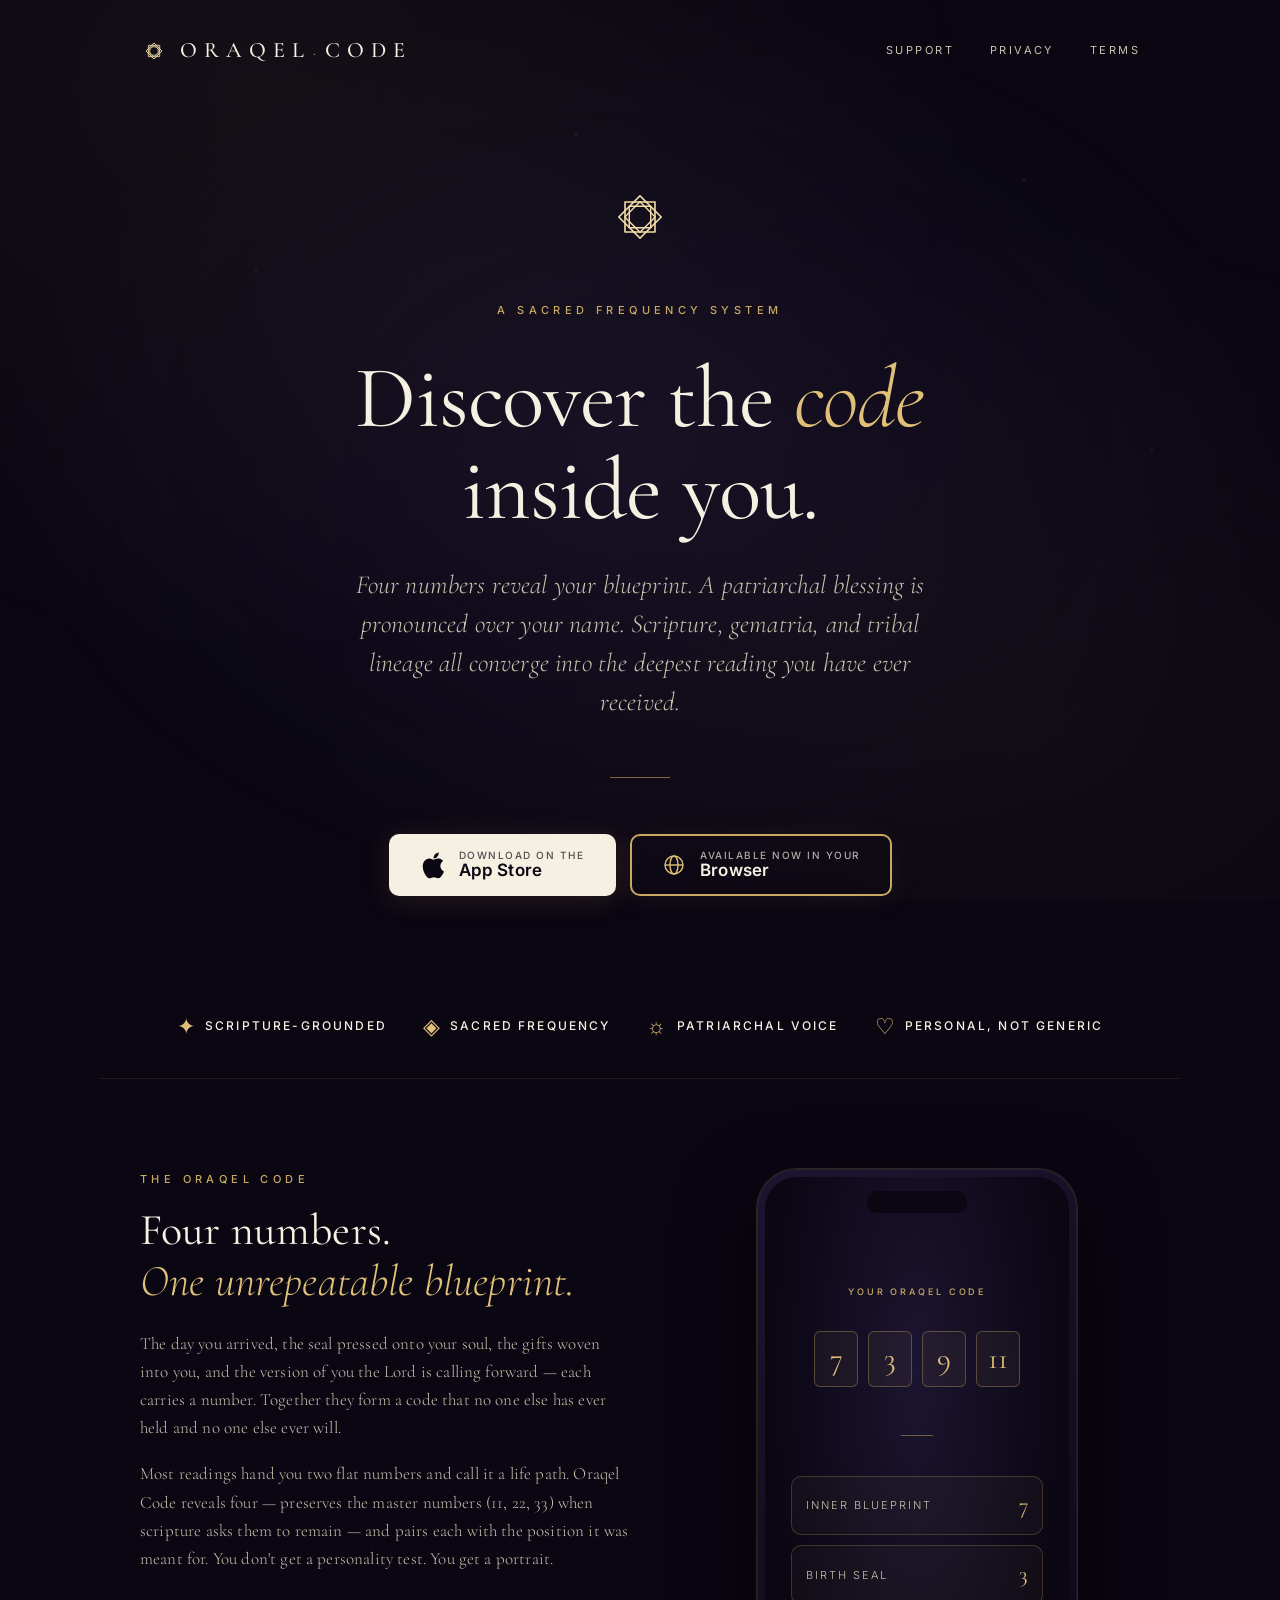
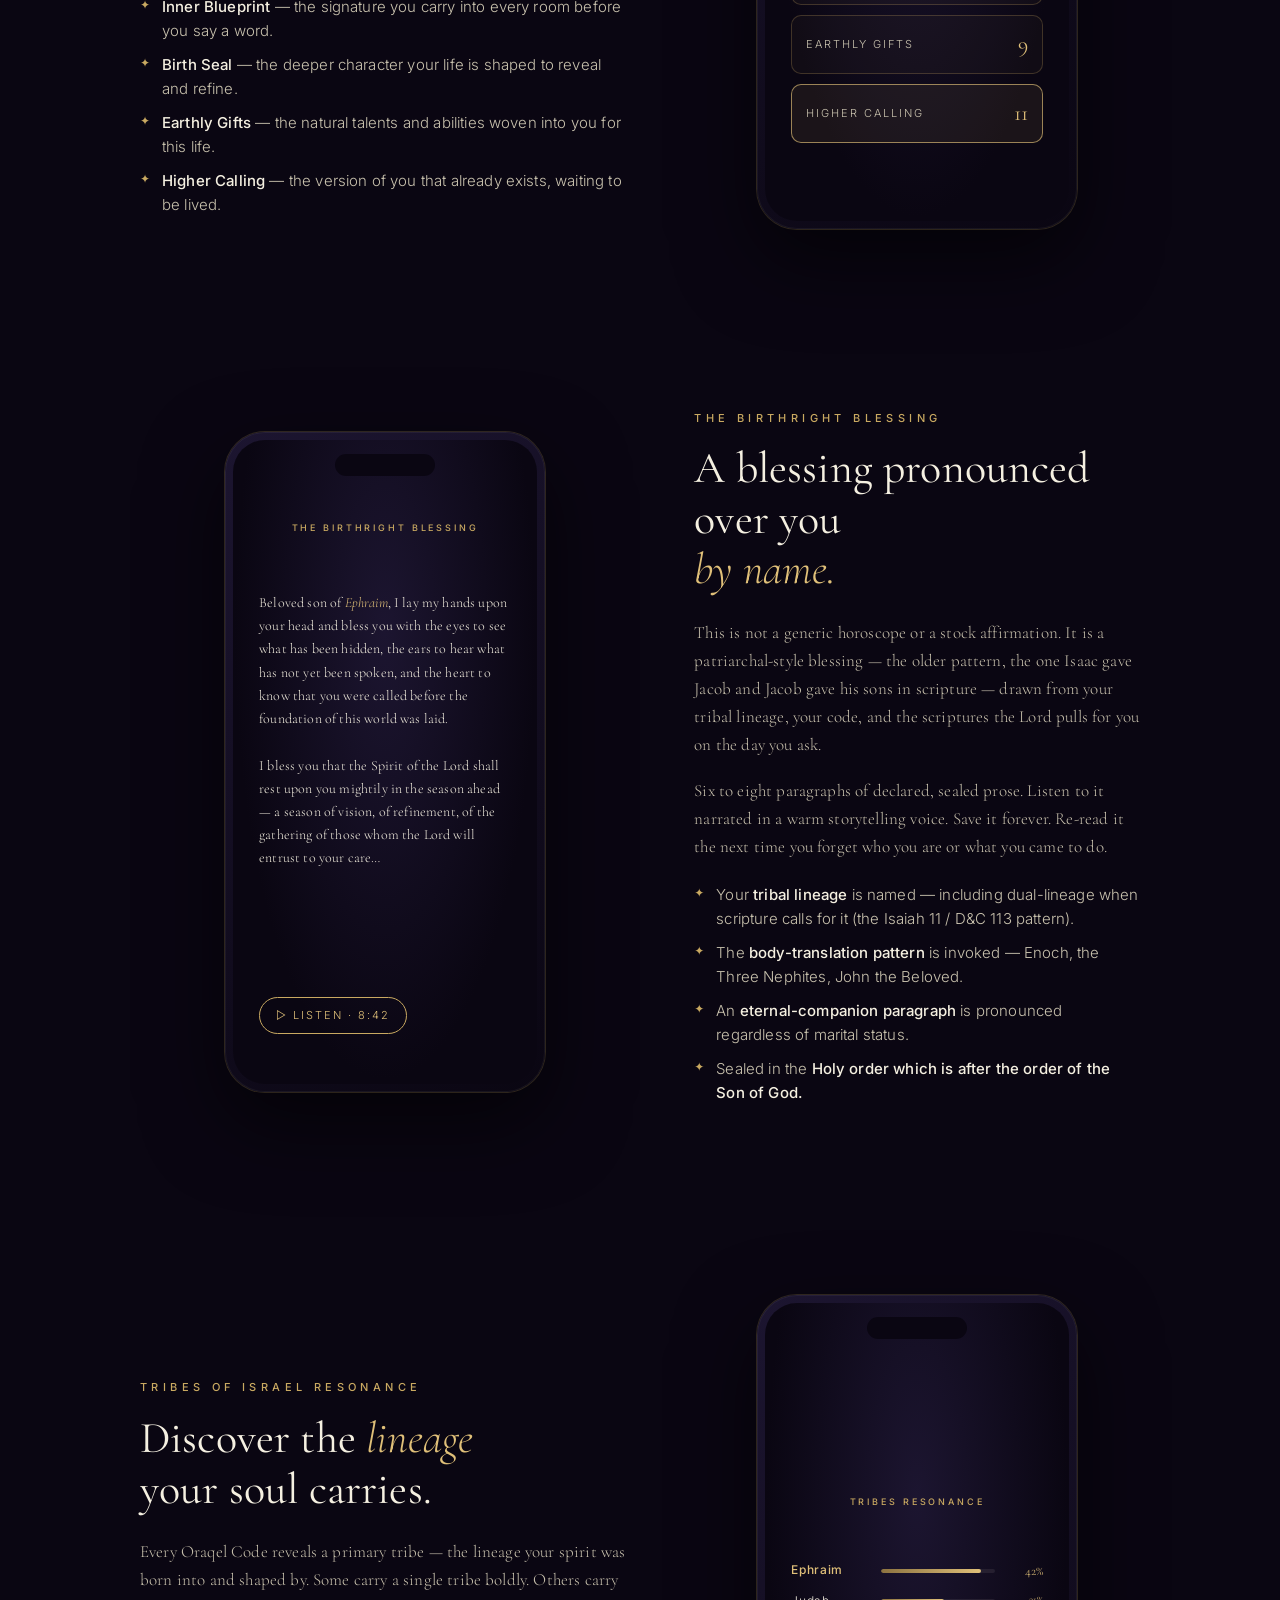
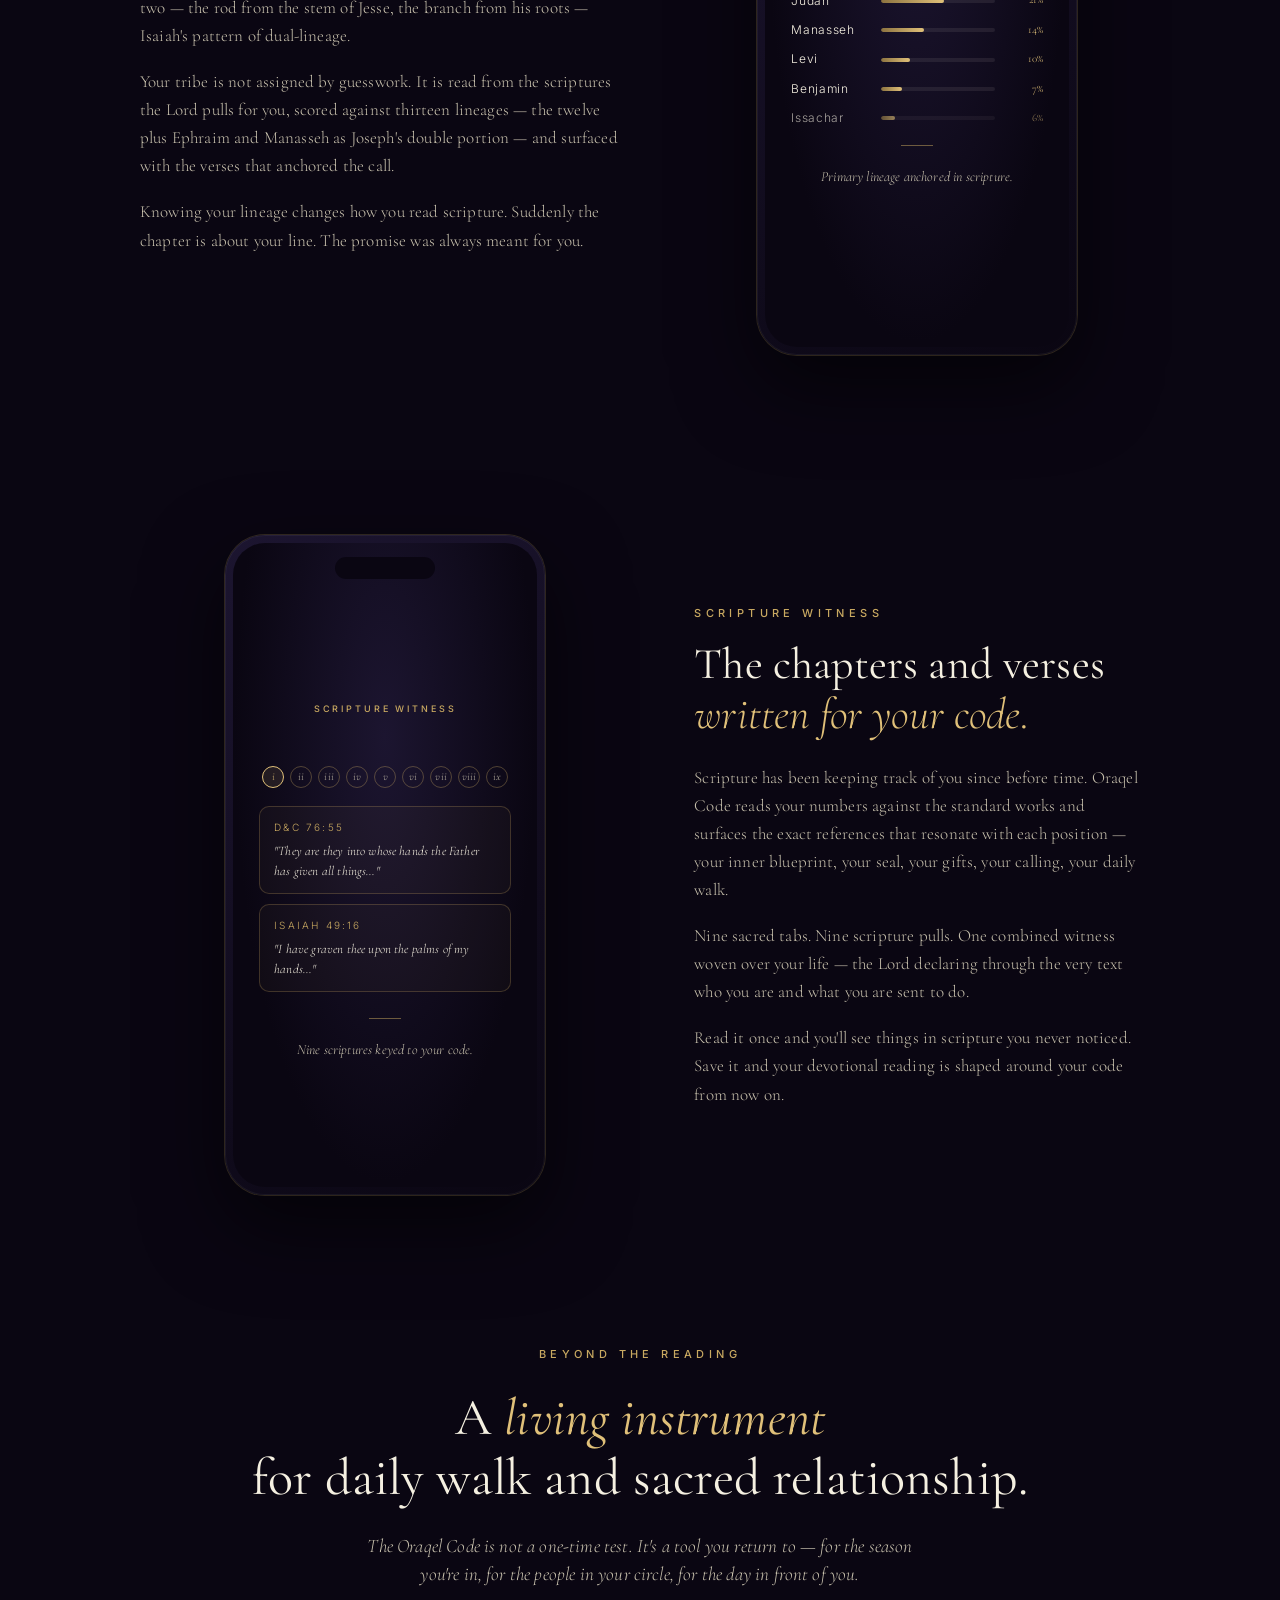
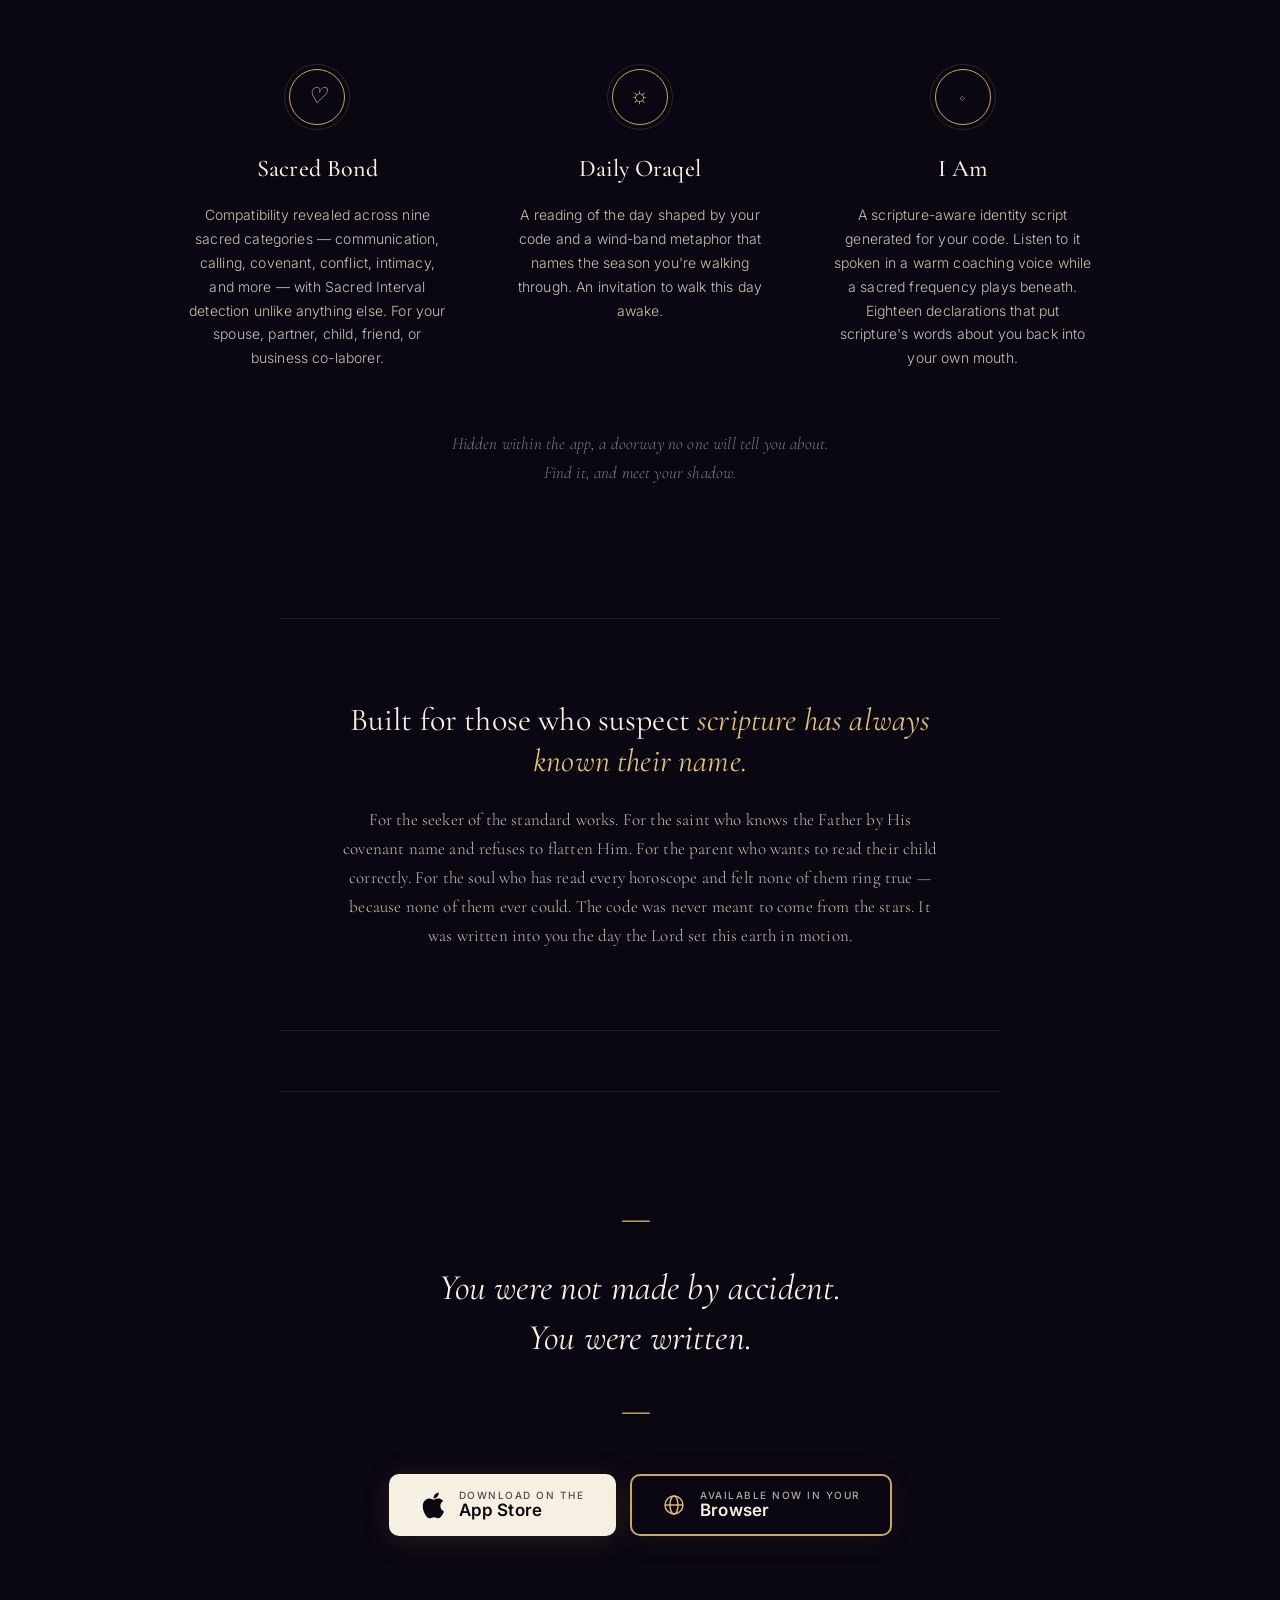
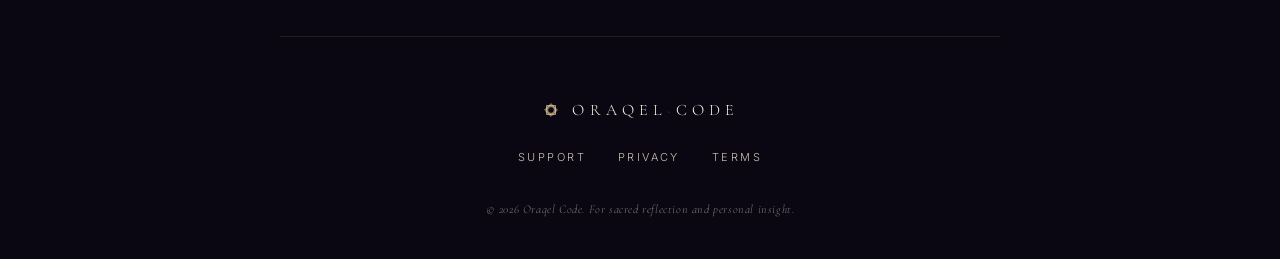
==== commit 8030e3c4: "Add files via upload" ====
--- a/index.html
+++ b/index.html
@@ -6,7 +6,7 @@
 <title>Oraqel Code — Discover the Code Inside You</title>
 <meta name="description" content="A sacred-frequency reading rooted in scripture and gematria. Receive your Birthright Blessing, discover your tribal lineage, and read the scriptures written for your code.">
 <link rel="stylesheet" href="/styles.css">
-<link rel="icon" type="image/svg+xml" href="data:image/svg+xml,%3Csvg xmlns='http://www.w3.org/2000/svg' viewBox='0 0 32 32'%3E%3Crect width='32' height='32' rx='6' fill='%230A0612'/%3E%3Ccircle cx='16' cy='16' r='12.5' fill='none' stroke='%23C9A961' stroke-width='0.9' opacity='0.5'/%3E%3Ccircle cx='16' cy='16' r='9' fill='none' stroke='%23C9A961' stroke-width='1' opacity='0.85'/%3E%3Ccircle cx='16' cy='16' r='5' fill='none' stroke='%23E0C079' stroke-width='1.2'/%3E%3Ccircle cx='16' cy='16' r='1.8' fill='%23E0C079'/%3E%3Cline x1='16' y1='2.5' x2='16' y2='5' stroke='%23C9A961' stroke-width='1'/%3E%3Cline x1='16' y1='27' x2='16' y2='29.5' stroke='%23C9A961' stroke-width='1'/%3E%3Cline x1='2.5' y1='16' x2='5' y2='16' stroke='%23C9A961' stroke-width='1'/%3E%3Cline x1='27' y1='16' x2='29.5' y2='16' stroke='%23C9A961' stroke-width='1'/%3E%3C/svg%3E">
+<link rel="icon" type="image/svg+xml" href="data:image/svg+xml,%3Csvg xmlns='http://www.w3.org/2000/svg' viewBox='0 0 32 32'%3E%3Cdefs%3E%3ClinearGradient id='g' x1='6' y1='6' x2='26' y2='26' gradientUnits='userSpaceOnUse'%3E%3Cstop offset='0%25' stop-color='%23F4DDA8'/%3E%3Cstop offset='35%25' stop-color='%23D4AF6A'/%3E%3Cstop offset='60%25' stop-color='%238B6F3A'/%3E%3Cstop offset='100%25' stop-color='%23E8CF95'/%3E%3C/linearGradient%3E%3C/defs%3E%3Crect width='32' height='32' rx='6' fill='%23110A2A'/%3E%3Cg transform='translate(16,16)'%3E%3Crect x='-6.5' y='-6.5' width='13' height='13' fill='none' stroke='url(%23g)' stroke-width='1' stroke-linejoin='round'/%3E%3Crect x='-6.5' y='-6.5' width='13' height='13' fill='none' stroke='url(%23g)' stroke-width='1' stroke-linejoin='round' transform='rotate(45)'/%3E%3C/g%3E%3Cg transform='translate(16,16)'%3E%3Crect x='-4.7' y='-4.7' width='9.4' height='9.4' fill='none' stroke='url(%23g)' stroke-width='0.85' stroke-linejoin='round'/%3E%3Crect x='-4.7' y='-4.7' width='9.4' height='9.4' fill='none' stroke='url(%23g)' stroke-width='0.85' stroke-linejoin='round' transform='rotate(45)'/%3E%3C/g%3E%3C/svg%3E">
 </head>
 <body>
 
@@ -14,14 +14,22 @@
   <nav class="nav">
     <a href="/" class="nav-brand">
       <svg class="nav-mark" viewBox="0 0 32 32" xmlns="http://www.w3.org/2000/svg" aria-hidden="true">
-        <circle cx="16" cy="16" r="12.5" fill="none" stroke="#C9A961" stroke-width="0.9" opacity="0.5"/>
-        <circle cx="16" cy="16" r="9" fill="none" stroke="#C9A961" stroke-width="1" opacity="0.85"/>
-        <circle cx="16" cy="16" r="5" fill="none" stroke="#E0C079" stroke-width="1.2"/>
-        <circle cx="16" cy="16" r="1.8" fill="#E0C079"/>
-        <line x1="16" y1="2.5" x2="16" y2="5" stroke="#C9A961" stroke-width="1"/>
-        <line x1="16" y1="27" x2="16" y2="29.5" stroke="#C9A961" stroke-width="1"/>
-        <line x1="2.5" y1="16" x2="5" y2="16" stroke="#C9A961" stroke-width="1"/>
-        <line x1="27" y1="16" x2="29.5" y2="16" stroke="#C9A961" stroke-width="1"/>
+        <defs>
+          <linearGradient id="navMarkGrad" x1="6" y1="6" x2="26" y2="26" gradientUnits="userSpaceOnUse">
+            <stop offset="0%" stop-color="#F4DDA8"/>
+            <stop offset="35%" stop-color="#D4AF6A"/>
+            <stop offset="60%" stop-color="#8B6F3A"/>
+            <stop offset="100%" stop-color="#E8CF95"/>
+          </linearGradient>
+        </defs>
+        <g transform="translate(16,16)">
+          <rect x="-6.5" y="-6.5" width="13" height="13" fill="none" stroke="url(#navMarkGrad)" stroke-width="1" stroke-linejoin="round"/>
+          <rect x="-6.5" y="-6.5" width="13" height="13" fill="none" stroke="url(#navMarkGrad)" stroke-width="1" stroke-linejoin="round" transform="rotate(45)"/>
+        </g>
+        <g transform="translate(16,16)">
+          <rect x="-4.7" y="-4.7" width="9.4" height="9.4" fill="none" stroke="url(#navMarkGrad)" stroke-width="0.85" stroke-linejoin="round"/>
+          <rect x="-4.7" y="-4.7" width="9.4" height="9.4" fill="none" stroke="url(#navMarkGrad)" stroke-width="0.85" stroke-linejoin="round" transform="rotate(45)"/>
+        </g>
       </svg>
       <span>Oraqel<span class="dot">·</span>Code</span>
     </a>
@@ -38,14 +46,22 @@
   <!-- ─────────── HERO ─────────── -->
   <section class="hero">
     <svg class="hero-mark" viewBox="0 0 72 72" xmlns="http://www.w3.org/2000/svg" aria-hidden="true">
-      <circle cx="36" cy="36" r="32" fill="none" stroke="#C9A961" stroke-width="1" opacity="0.4"/>
-      <circle cx="36" cy="36" r="24" fill="none" stroke="#C9A961" stroke-width="1" opacity="0.7"/>
-      <circle cx="36" cy="36" r="14" fill="none" stroke="#E0C079" stroke-width="1.2"/>
-      <circle cx="36" cy="36" r="4" fill="#E0C079"/>
-      <line x1="36" y1="4" x2="36" y2="12" stroke="#C9A961" stroke-width="1"/>
-      <line x1="36" y1="60" x2="36" y2="68" stroke="#C9A961" stroke-width="1"/>
-      <line x1="4" y1="36" x2="12" y2="36" stroke="#C9A961" stroke-width="1"/>
-      <line x1="60" y1="36" x2="68" y2="36" stroke="#C9A961" stroke-width="1"/>
+      <defs>
+        <linearGradient id="heroMarkGrad" x1="14" y1="14" x2="58" y2="58" gradientUnits="userSpaceOnUse">
+          <stop offset="0%" stop-color="#F4DDA8"/>
+          <stop offset="35%" stop-color="#D4AF6A"/>
+          <stop offset="60%" stop-color="#8B6F3A"/>
+          <stop offset="100%" stop-color="#E8CF95"/>
+        </linearGradient>
+      </defs>
+      <g transform="translate(36,36)">
+        <rect x="-15" y="-15" width="30" height="30" fill="none" stroke="url(#heroMarkGrad)" stroke-width="1.6" stroke-linejoin="round"/>
+        <rect x="-15" y="-15" width="30" height="30" fill="none" stroke="url(#heroMarkGrad)" stroke-width="1.6" stroke-linejoin="round" transform="rotate(45)"/>
+      </g>
+      <g transform="translate(36,36)">
+        <rect x="-10.7" y="-10.7" width="21.4" height="21.4" fill="none" stroke="url(#heroMarkGrad)" stroke-width="1.4" stroke-linejoin="round"/>
+        <rect x="-10.7" y="-10.7" width="21.4" height="21.4" fill="none" stroke="url(#heroMarkGrad)" stroke-width="1.4" stroke-linejoin="round" transform="rotate(45)"/>
+      </g>
     </svg>
 
     <div class="hero-eyebrow">A Sacred Frequency System</div>
@@ -357,10 +373,22 @@
 <footer class="footer">
   <a href="/" class="footer-mark">
     <svg class="footer-logomark" viewBox="0 0 32 32" xmlns="http://www.w3.org/2000/svg" aria-hidden="true">
-      <circle cx="16" cy="16" r="12.5" fill="none" stroke="#C9A961" stroke-width="0.9" opacity="0.5"/>
-      <circle cx="16" cy="16" r="9" fill="none" stroke="#C9A961" stroke-width="1" opacity="0.85"/>
-      <circle cx="16" cy="16" r="5" fill="none" stroke="#E0C079" stroke-width="1.2"/>
-      <circle cx="16" cy="16" r="1.8" fill="#E0C079"/>
+      <defs>
+        <linearGradient id="footerMarkGrad" x1="6" y1="6" x2="26" y2="26" gradientUnits="userSpaceOnUse">
+          <stop offset="0%" stop-color="#F4DDA8"/>
+          <stop offset="35%" stop-color="#D4AF6A"/>
+          <stop offset="60%" stop-color="#8B6F3A"/>
+          <stop offset="100%" stop-color="#E8CF95"/>
+        </linearGradient>
+      </defs>
+      <g transform="translate(16,16)">
+        <rect x="-6.5" y="-6.5" width="13" height="13" fill="none" stroke="url(#footerMarkGrad)" stroke-width="1" stroke-linejoin="round"/>
+        <rect x="-6.5" y="-6.5" width="13" height="13" fill="none" stroke="url(#footerMarkGrad)" stroke-width="1" stroke-linejoin="round" transform="rotate(45)"/>
+      </g>
+      <g transform="translate(16,16)">
+        <rect x="-4.7" y="-4.7" width="9.4" height="9.4" fill="none" stroke="url(#footerMarkGrad)" stroke-width="0.85" stroke-linejoin="round"/>
+        <rect x="-4.7" y="-4.7" width="9.4" height="9.4" fill="none" stroke="url(#footerMarkGrad)" stroke-width="0.85" stroke-linejoin="round" transform="rotate(45)"/>
+      </g>
     </svg>
     <span>Oraqel<span class="dot">·</span>Code</span>
   </a>
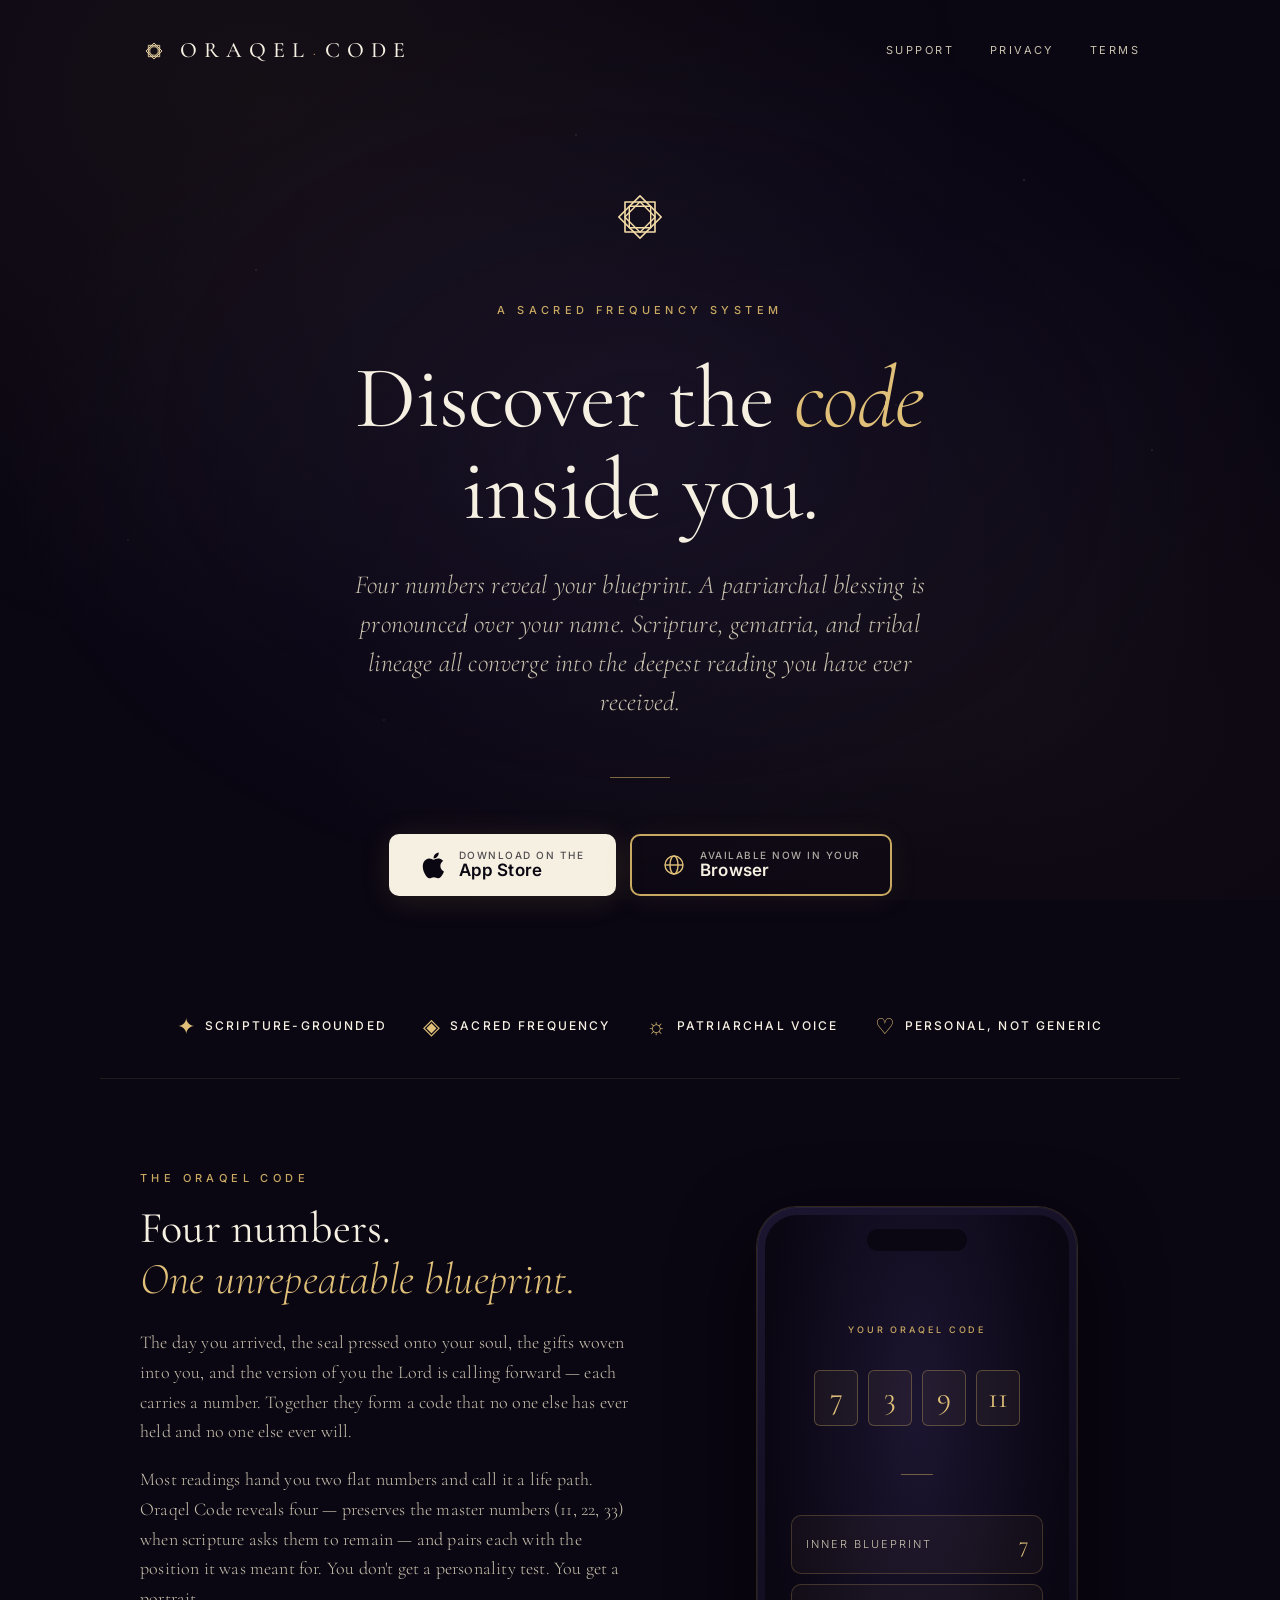
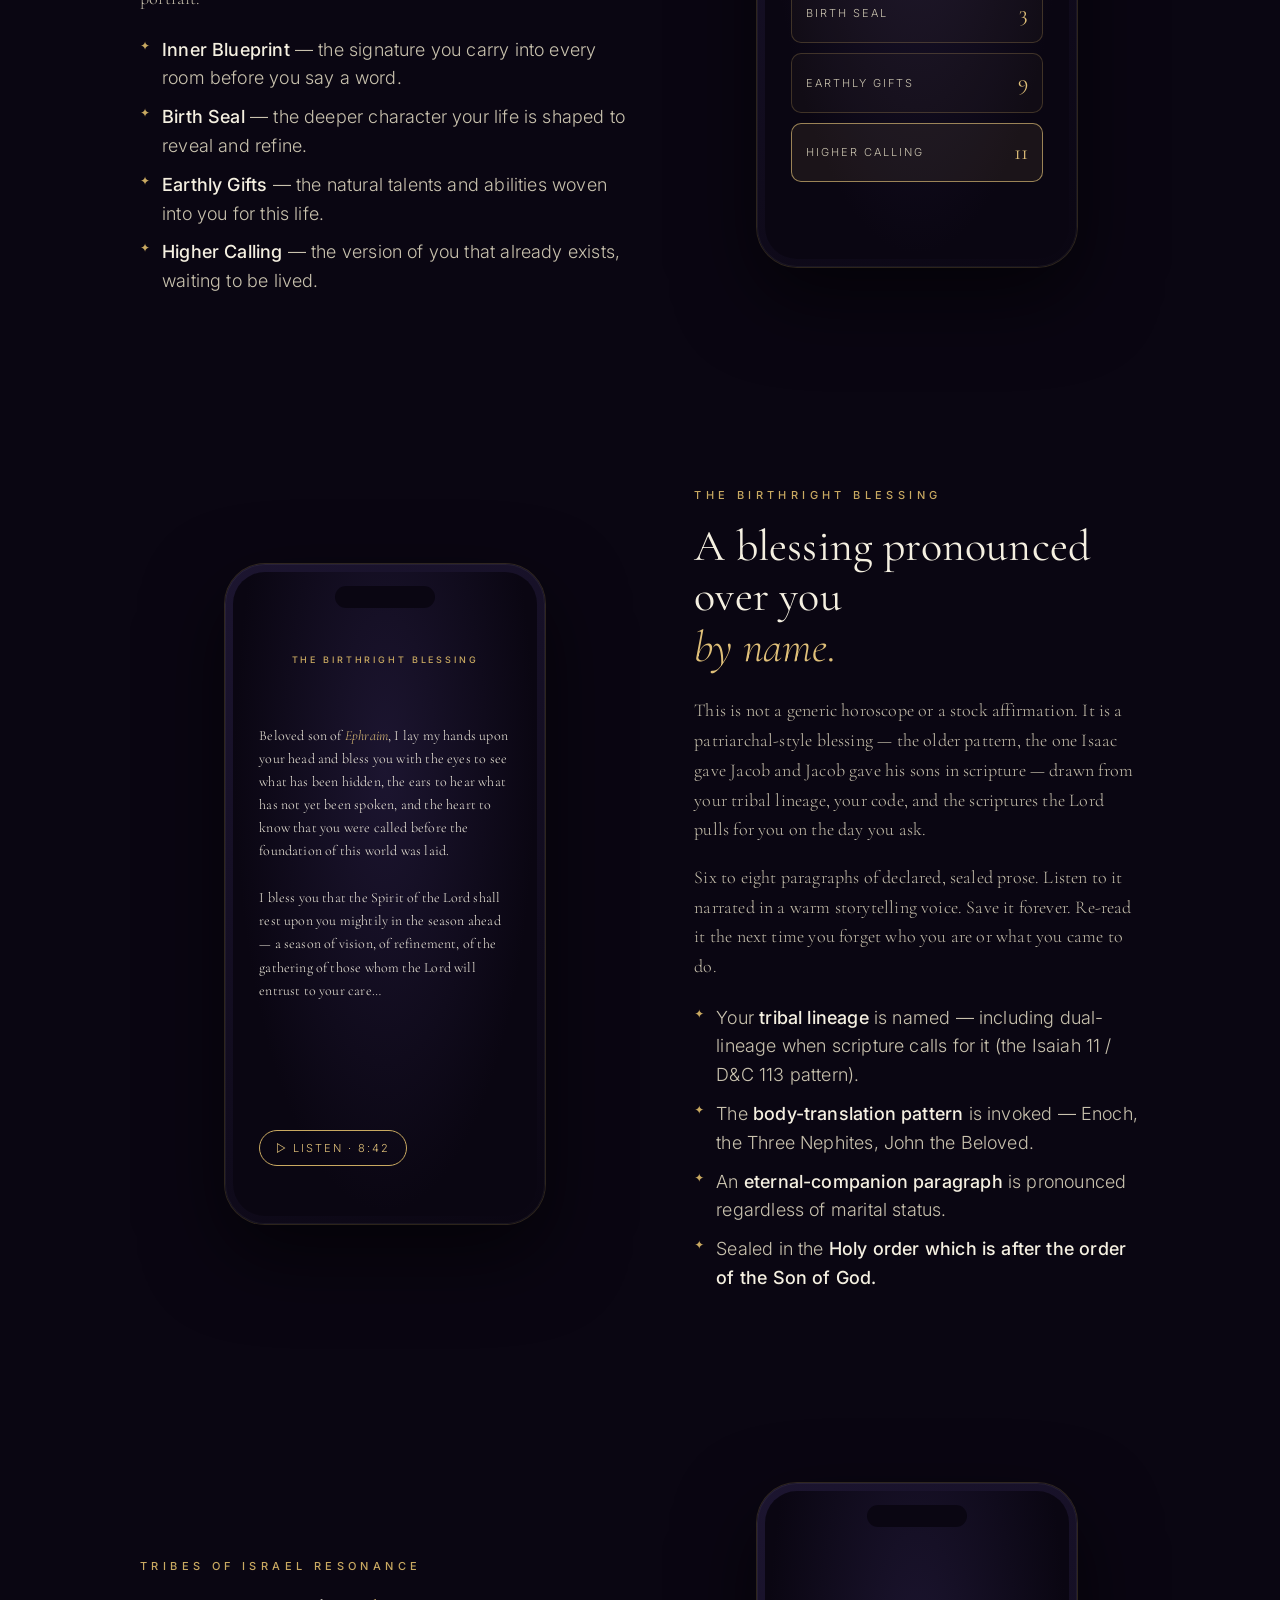
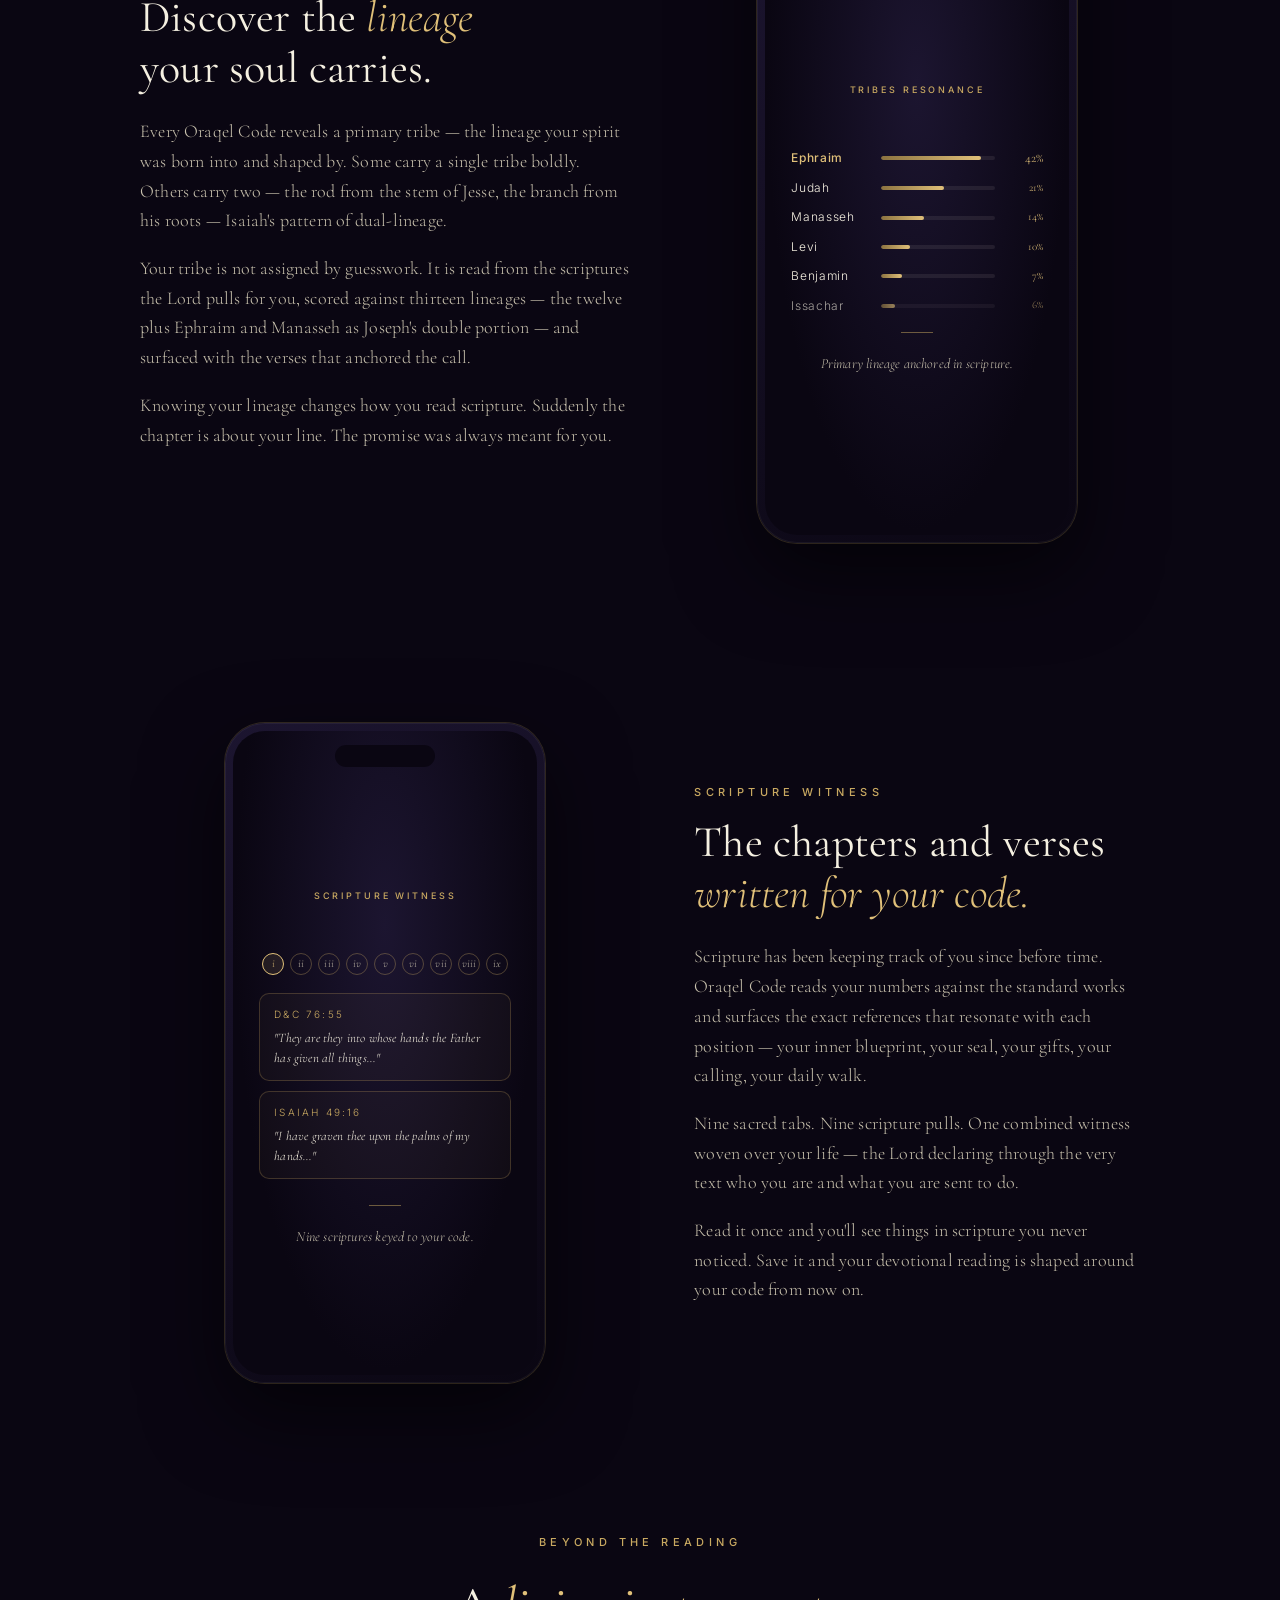
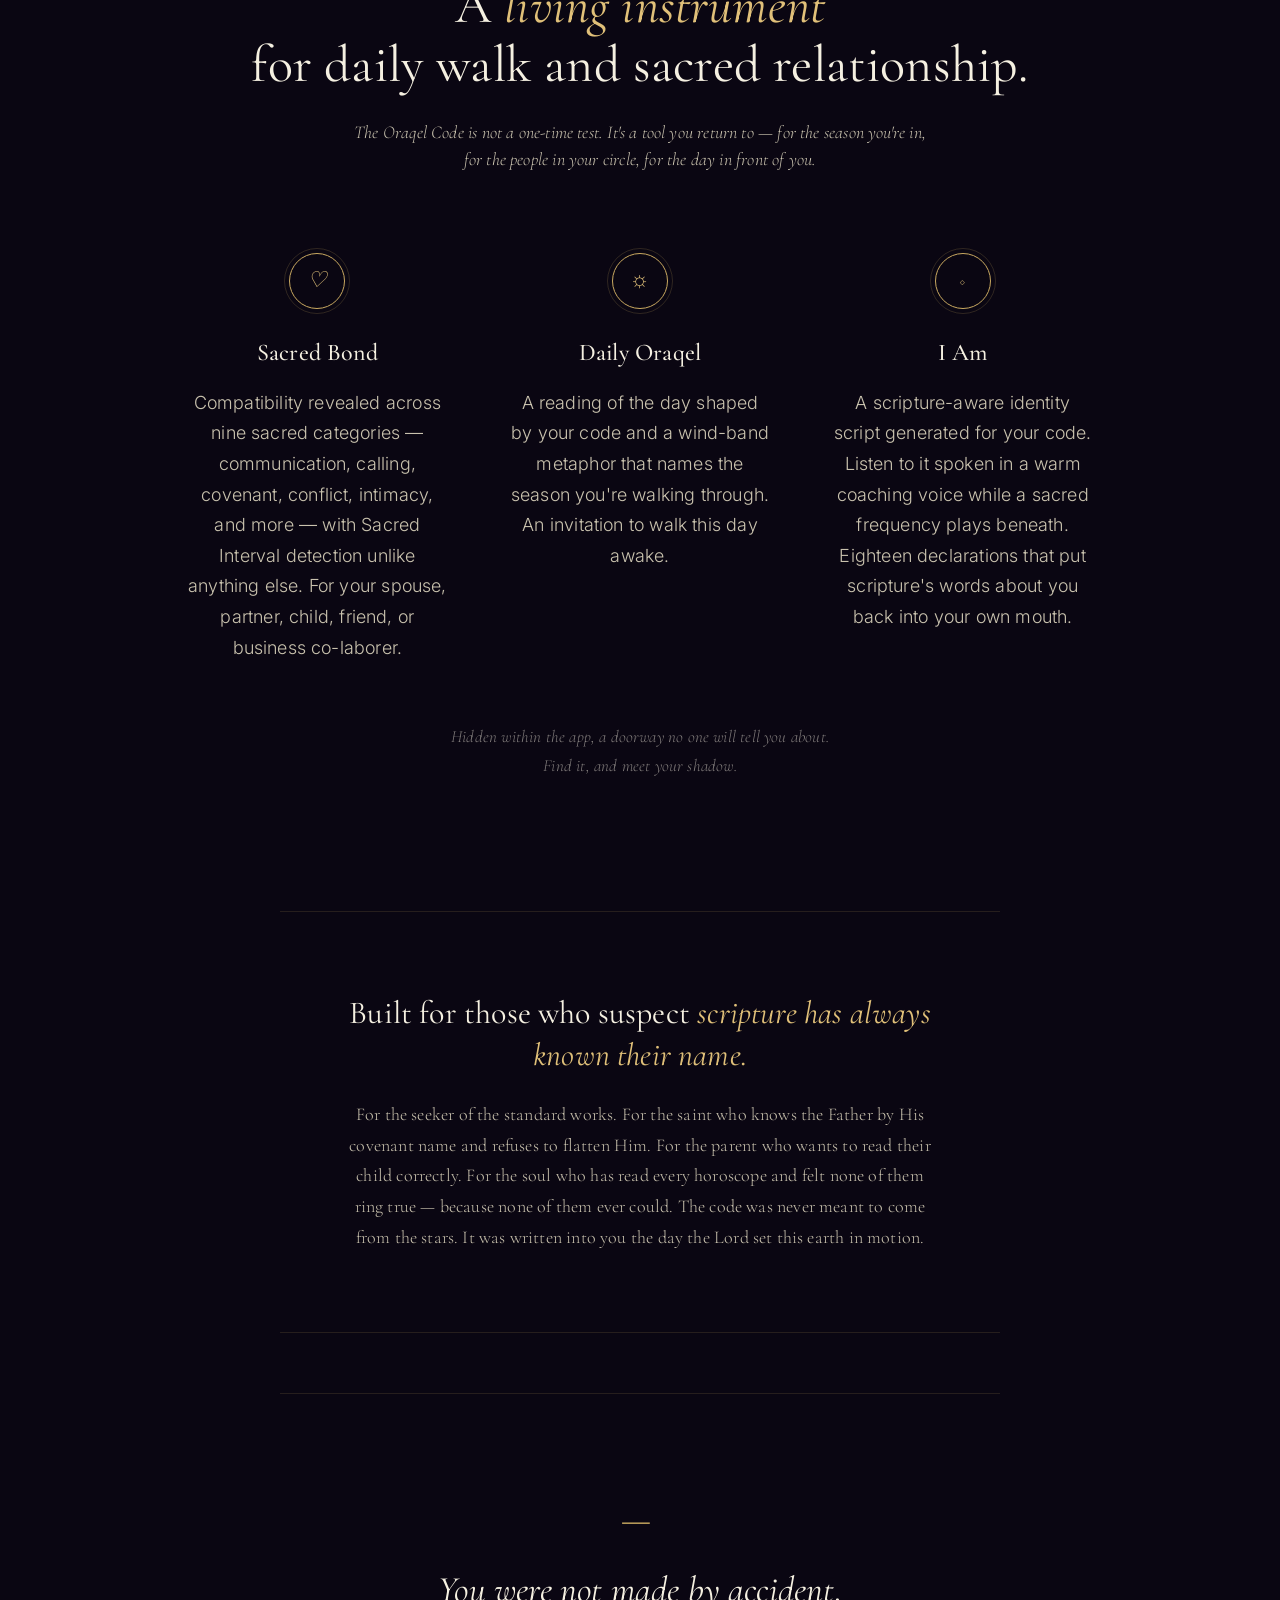
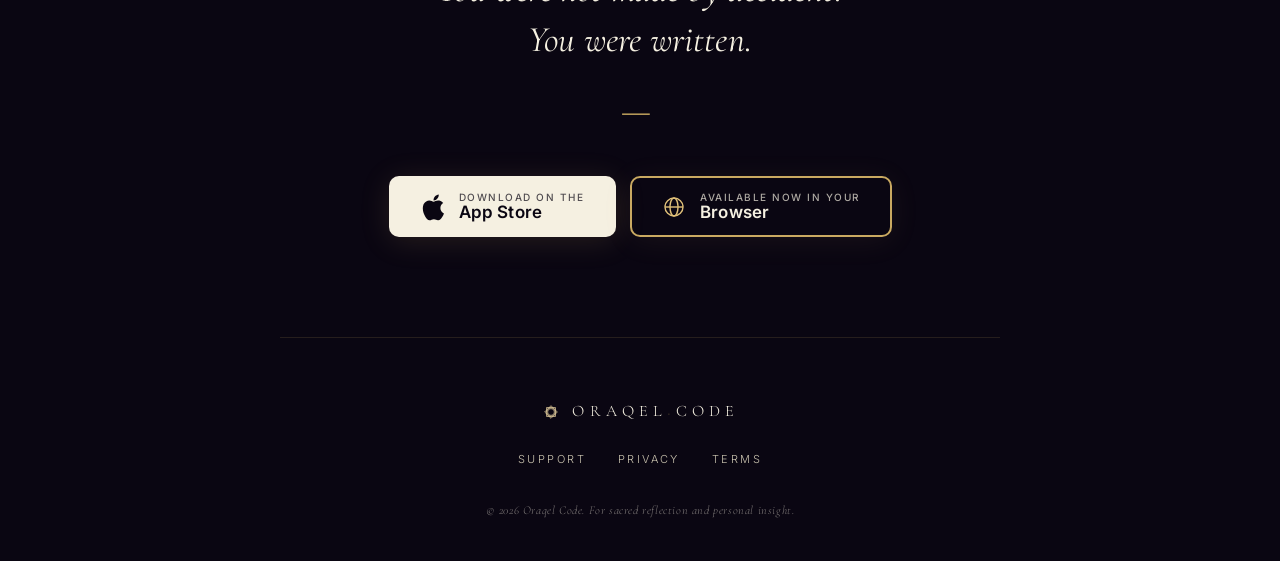
==== commit 7dd397fa: "Add files via upload" ====
--- a/index.html
+++ b/index.html
@@ -5,6 +5,21 @@
 <meta name="viewport" content="width=device-width, initial-scale=1.0">
 <title>Oraqel Code — Discover the Code Inside You</title>
 <meta name="description" content="A sacred-frequency reading rooted in scripture and gematria. Receive your Birthright Blessing, discover your tribal lineage, and read the scriptures written for your code.">
+<!-- Open Graph (iMessage / Slack / Facebook / WhatsApp / Discord previews) -->
+<meta property="og:title" content="Oraqel Code">
+<meta property="og:description" content="Discover the code inside you.">
+<meta property="og:image" content="https://oraqelcode.com/og-image.svg">
+<meta property="og:image:width" content="1200">
+<meta property="og:image:height" content="630">
+<meta property="og:image:type" content="image/svg+xml">
+<meta property="og:url" content="https://oraqelcode.com">
+<meta property="og:type" content="website">
+<meta property="og:site_name" content="Oraqel Code">
+<!-- Twitter card -->
+<meta name="twitter:card" content="summary_large_image">
+<meta name="twitter:title" content="Oraqel Code">
+<meta name="twitter:description" content="Discover the code inside you.">
+<meta name="twitter:image" content="https://oraqelcode.com/og-image.svg">
 <link rel="stylesheet" href="/styles.css">
 <link rel="icon" type="image/svg+xml" href="data:image/svg+xml,%3Csvg xmlns='http://www.w3.org/2000/svg' viewBox='0 0 32 32'%3E%3Cdefs%3E%3ClinearGradient id='g' x1='6' y1='6' x2='26' y2='26' gradientUnits='userSpaceOnUse'%3E%3Cstop offset='0%25' stop-color='%23F4DDA8'/%3E%3Cstop offset='35%25' stop-color='%23D4AF6A'/%3E%3Cstop offset='60%25' stop-color='%238B6F3A'/%3E%3Cstop offset='100%25' stop-color='%23E8CF95'/%3E%3C/linearGradient%3E%3C/defs%3E%3Crect width='32' height='32' rx='6' fill='%23110A2A'/%3E%3Cg transform='translate(16,16)'%3E%3Crect x='-6.5' y='-6.5' width='13' height='13' fill='none' stroke='url(%23g)' stroke-width='1' stroke-linejoin='round'/%3E%3Crect x='-6.5' y='-6.5' width='13' height='13' fill='none' stroke='url(%23g)' stroke-width='1' stroke-linejoin='round' transform='rotate(45)'/%3E%3C/g%3E%3Cg transform='translate(16,16)'%3E%3Crect x='-4.7' y='-4.7' width='9.4' height='9.4' fill='none' stroke='url(%23g)' stroke-width='0.85' stroke-linejoin='round'/%3E%3Crect x='-4.7' y='-4.7' width='9.4' height='9.4' fill='none' stroke='url(%23g)' stroke-width='0.85' stroke-linejoin='round' transform='rotate(45)'/%3E%3C/g%3E%3C/svg%3E">
 </head>
--- a/styles.css
+++ b/styles.css
@@ -28,7 +28,7 @@
   background: var(--obsidian);
   color: var(--ivory);
   font-family: var(--sans);
-  font-size: 16px;
+  font-size: 18px;
   line-height: 1.7;
   font-weight: 300;
   letter-spacing: 0.01em;
@@ -406,7 +406,7 @@
 .section-sub {
   font-family: var(--serif);
   font-style: italic;
-  font-size: 19px;
+  font-size: 18px;
   color: var(--ivory-dim);
   text-align: center;
   max-width: 580px;
@@ -451,7 +451,7 @@
   margin-bottom: 14px;
   color: var(--ivory);
 }
-.feature-text { font-size: 14px; line-height: 1.7; color: var(--ivory-dim); }
+.feature-text { font-size: 18px; line-height: 1.7; color: var(--ivory-dim); }
 
 /* Closing */
 .closing {
@@ -600,7 +600,7 @@
   margin: 0 auto 60px;
   opacity: 0.6;
 }
-.page-content { font-size: 15px; line-height: 1.8; color: var(--ivory-dim); }
+.page-content { font-size: 18px; line-height: 1.8; color: var(--ivory-dim); }
 .page-content p { margin-bottom: 18px; }
 .page-content strong { color: var(--ivory); font-weight: 500; }
 .page-content em { color: var(--ivory); font-style: italic; }
@@ -784,7 +784,7 @@
 .showcase-heading em { font-style: italic; color: var(--gold-bright); font-weight: 300; }
 .showcase-body {
   font-family: var(--serif);
-  font-size: 17px;
+  font-size: 18px;
   line-height: 1.65;
   color: var(--ivory-dim);
   margin-bottom: 18px;
@@ -798,7 +798,7 @@
   position: relative;
   padding-left: 22px;
   margin-bottom: 10px;
-  font-size: 15px;
+  font-size: 18px;
   line-height: 1.6;
   color: var(--ivory-dim);
 }
@@ -1002,7 +1002,7 @@
 .who-heading em { font-style: italic; color: var(--gold-bright); }
 .who-body {
   font-family: var(--serif);
-  font-size: 17px;
+  font-size: 18px;
   line-height: 1.7;
   color: var(--ivory-dim);
   max-width: 600px;
